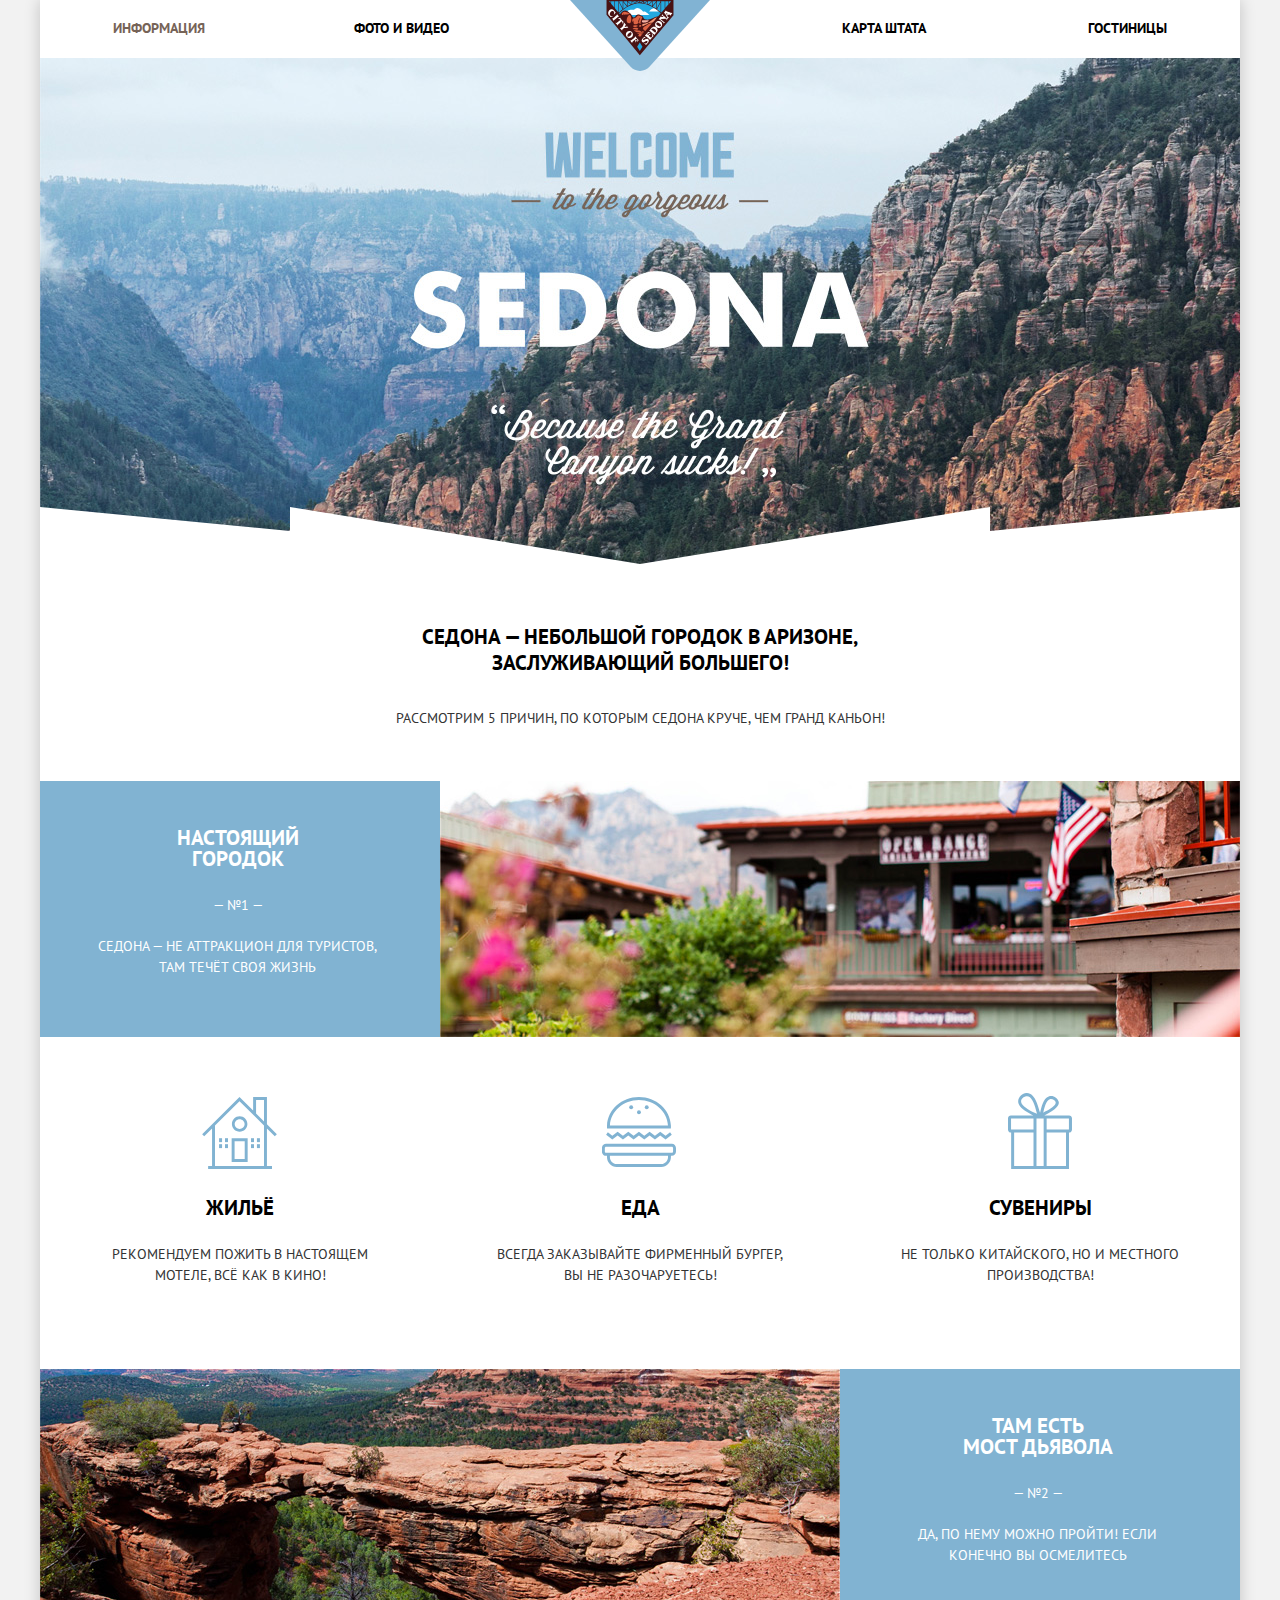
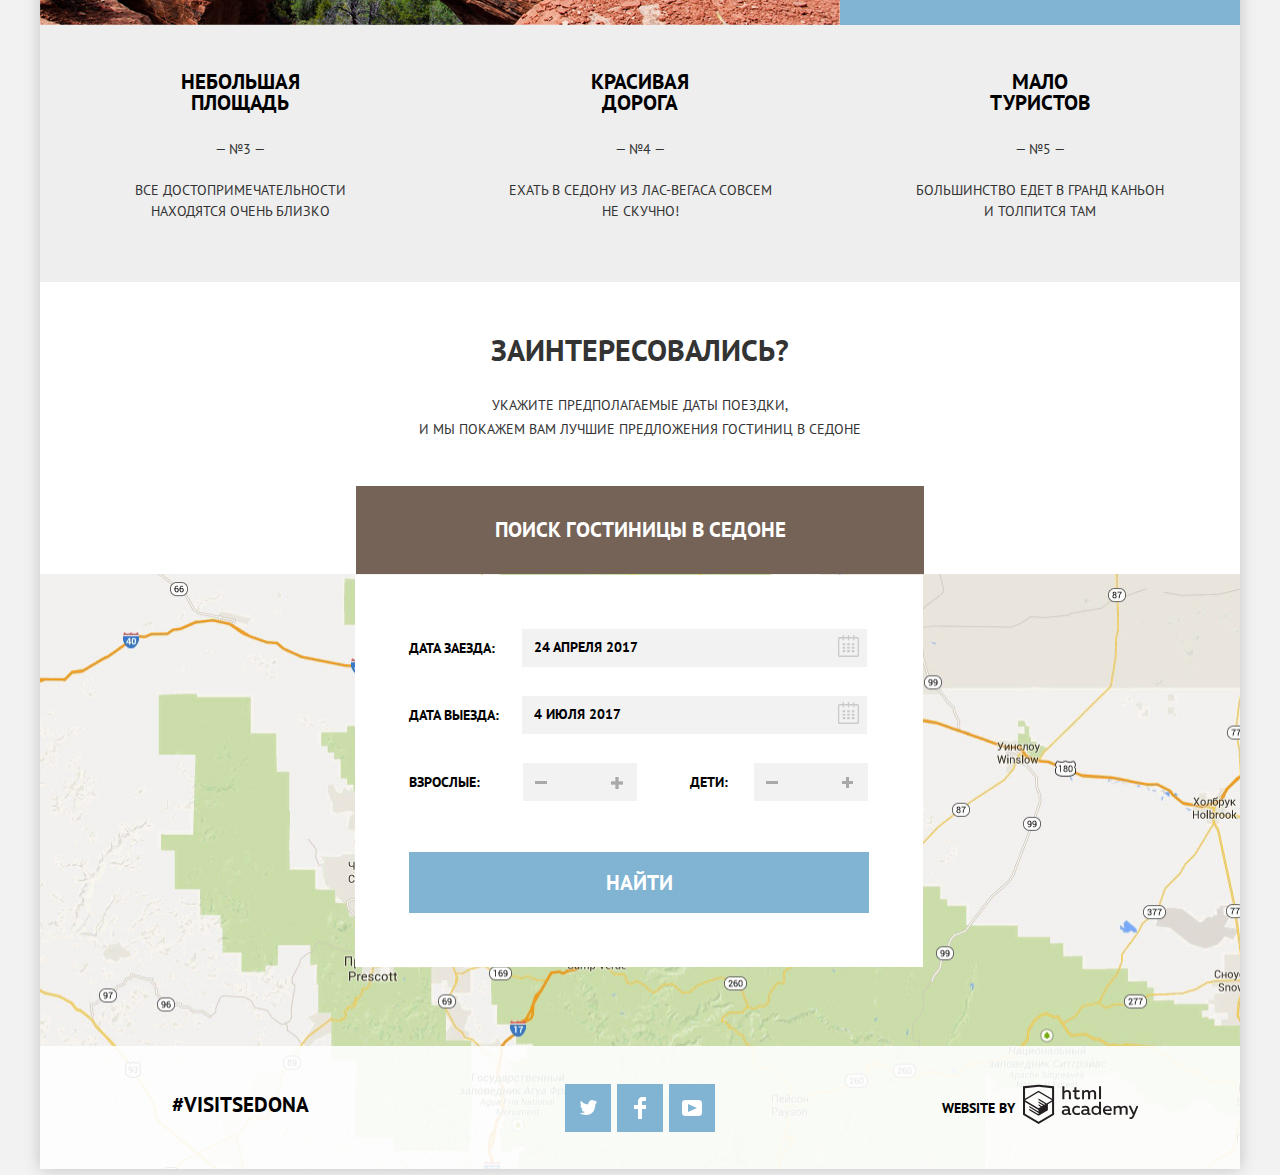
==== index.html @ ea7fcb20 "главная и форма" ====
<!DOCTYPE html>
<html lang="ru">

<head>
  <meta charset="utf-8">
  <title>HTML Academy: Седона</title>
  <link href="https://fonts.googleapis.com/css?family=PT+Sans:400,700&amp;subset=cyrillic" rel="stylesheet">
  <link href="css/normalize.css" rel="stylesheet">
  <link rel="stylesheet" href="css/style.css">
</head>

<body>

  <div class="container">
    <header class="main-header main-header-bg">
      <nav class="main-nav">
        <a class="main-header-logo">
				  <img src="img/logo-sedona.svg" alt="Логотип сайта Седона" width="140" height="71">
			  </a>
        <ul class="site-nav list-style">
          <li class="site-nav-current"><a>Информация</a></li>
          <li><a href="#">Фото и видео</a></li>
          <li><a href="#">Карта штата</a></li>
          <li><a href="hotels.html">Гостиницы</a></li>
        </ul>
      </nav>
    </header>

    <main>
      <h1 class="visually-hidden">Сайт города Седона</h1>
      <div class="wrapper-promo">
        <div class="promo">
          <h2>Седона — небольшой городок в Аризоне, заслуживающий большего!</h2>
          <p>Рассмотрим 5 причин, по которым Седона круче, чем гранд каньон!</p>
        </div>
      </div>

      <section class="about">
        <h2 class="visually-hidden">5 причин, по которым Седона круче, чем гранд каньон!</h2>

        <ol class="specific-list list-style">
          <li class="specific-item specific-item-wrap">
            <div class="specific-description">
              <h3>Настоящий<br>
                городок</h3>
              <span>— №1 —</span>
              <p>Седона — не аттракцион для туристов, там течёт своя жизнь</p>
            </div>
            <div class="specific-img">
              <img src="img/sedona-city.jpg" alt="Фотография с видом на город" width="800" height="256">
            </div>

            <ul class="specific-sub-list list-style">
              <li class="specific-sub-item">
                <h3>Жильё</h3>
                <p>Рекомендуем пожить в настоящем мотеле, всё как в кино!</p>
              </li>
              <li class="specific-sub-item">
                <h3>Еда</h3>
                <p>Всегда заказывайте фирменный бургер, вы не разочаруетесь!</p>
              </li>
              <li class="specific-sub-item">
                <h3>Сувениры</h3>
                <p>Не только китайского, но и местного производства!</p>
              </li>
            </ul>
          </li>
          <li class="specific-item specific-item-height specific-item-wrap">
            <div class="specific-description">
              <h3>Там есть<br>
                мост дьявола</h3>
              <span>— №2 —</span>
              <p>Да, по нему можно пройти! Если конечно вы осмелитесь</p>
            </div>
            <div class="specific-img specific-img-order">
              <img class="specific-img-order" src="img/devils-bridge.jpg" alt="Фотография моста Дьявола" width="800" height="256">
            </div>
          </li>
          <li class="specific-item specific-item-column">
            <h3>Небольшая<br>
              площадь</h3>
            <span>— №3 —</span>
            <p>Все достопримечательности находятся очень близко</p>
          </li>
          <li class="specific-item specific-item-column">
            <h3>Красивая<br>
              дорога</h3>
            <span>— №4 —</span>
            <p>Ехать в Седону из Лас-Вегаса совсем не скучно!</p>
          </li>
          <li class="specific-item specific-item-column">
            <h3>Мало<br>
              туристов</h3>
            <span>— №5 —</span>
            <p>Большинство едет в гранд каньон и толпится там</p>
          </li>
        </ol>
      </section>
      <section class="search">
        <h2 class="visually-hidden">Выбор гостиницы в Седоне</h2>
        <div class="search-promo">
          <p class="search-title">Заинтересовались?</p>
          <p>Укажите предполагаемые даты поездки,<br>
            и мы покажем вам лучшие предложения гостиниц в седоне</p>
        </div>
        <a href="#" class="btn search-btn">Поиск гостиницы в Седоне</a>
      </section>

      <div class="map">
        <img src="img/map.jpg" alt="США, Аризона, Седона" width="1200" height="595">
      </div>
    </main>

    <footer class="main-footer main-footer-index">
      <p>#Visitsedona</p>
      <ul class="social-list list-style">
        <li class="social-item">
          <a href="#" class="btn social-btn" aria-label="Twitter">
            <span class="visually-hidden">Twitter</span>
            <svg version="1.1" id="Layer_1" xmlns="http://www.w3.org/2000/svg" width="17px" height="15px" viewBox="0 0 17 15">
            <g id="W6EeEF_1_">
            	<g>
            		<path fill="#FFFFFF" d="M10.95,0.144c1.685-0.496,2.984,0.27,3.577,1.179c0.673-0.231,1.331-0.481,2.011-0.708
            			c-0.004,0.861-0.522,1.513-0.857,1.768c0.685,0.17,1.304-0.491,1.304-0.491c-0.169,1-1.006,1.788-1.563,2.024
            			c-0.231,6.75-3.175,11.217-10.077,11.082c-0.522,0,0.075,0-0.446,0c-0.41,0-4.164-0.46-4.898-1.887
            			c2.271,0.196,3.893-0.422,4.693-1.177c-0.96-0.3-2.679-0.477-2.979-2.95C2.064,9.09,2.279,9.212,2.905,9.103
            			C1.705,8.247,0.374,7.53,0.448,5.33c0.285,0.328,1.067,0.536,1.34,0.472c-0.703-0.241-1.97-3.36-0.894-4.952
            			c1.818,1.854,3.735,3.606,7.152,3.773C8.254,2.33,9.183,0.793,10.95,0.144z"/>
            	</g>
            </g>
            </svg>
          </a>
        </li>
        <li class="social-item">
          <a href="#" class="btn social-btn" aria-label="Facebook">
            <span class="visually-hidden">Facebook</span>
            <svg version="1.1" id="Layer_2" xmlns="http://www.w3.org/2000/svg" width="12px" height="22px" viewBox="0 0 12 22">
            <path fill="#FFFFFF" d="M12,4V0H8C5.791,0,4,1.791,4,4v4H0v4h4v10h4V12h4V8H8V4H12z"/>
            </svg>
          </a>
        </li>
        <li class="social-item">
          <a href="#" class="btn social-btn" aria-label="Youtube">
            <span class="visually-hidden">Youtube</span>
            <svg version="1.1" id="Layer_1" xmlns="http://www.w3.org/2000/svg" width="20px" height="16px" viewBox="0 0 20 16">
            <path fill="#FFFFFF" d="M17,0H3C1.35,0,0,1.35,0,3v10c0,1.65,1.35,3,3,3h14c1.65,0,3-1.35,3-3V3C20,1.35,18.65,0,17,0z
            	 M6.027,11.998V4.002L15.014,8L6.027,11.998z"/>
            </svg>
          </a>
        </li>
      </ul>
      <p class="footer-logo">
        <b>Website by</b>
        <a class="logo-htmlacademy" href="https://htmlacademy.ru/intensive/htmlcss">
          <svg id="Layer_1" data-name="Layer 1" xmlns="http://www.w3.org/2000/svg" width="115" height="41" viewBox="0 0 113 39"><path d="M401.93,351.51a2.07,2.07,0,0,0,.58-0.11v1.4a3.41,3.41,0,0,1-1.24.22,1.75,1.75,0,0,1-1.75-1,5.08,5.08,0,0,1-3.3,1.13c-1.59,0-3.06-.87-3.06-2.68,0-2.24,2.08-2.93,3.9-2.93a11.63,11.63,0,0,1,2.28.26v-0.31c0-1.09-.8-1.86-2.3-1.86a7.79,7.79,0,0,0-3.15.67v-1.79a10.72,10.72,0,0,1,3.35-.58c2.48,0,4,1.18,4,3.83v3.14A0.57,0.57,0,0,0,401.93,351.51Zm-6.76-1.19a1.42,1.42,0,0,0,1.64,1.29,3.56,3.56,0,0,0,2.53-1V349.1a10.21,10.21,0,0,0-1.9-.22C396.34,348.89,395.17,349.23,395.17,350.33Z" transform="translate(-355.09 -323.29)" fill="#fff"/><path d="M408.15,343.91a5.29,5.29,0,0,1,2.7.67v1.79a4.28,4.28,0,0,0-2.42-.73,2.89,2.89,0,1,0,0,5.76,5.26,5.26,0,0,0,2.55-.67v1.8a6.58,6.58,0,0,1-2.9.6,4.42,4.42,0,0,1-4.72-4.54A4.54,4.54,0,0,1,408.15,343.91Z" transform="translate(-355.09 -323.29)" fill="#fff"/><path d="M420.93,351.51a2.07,2.07,0,0,0,.58-0.11v1.4a3.41,3.41,0,0,1-1.24.22,1.75,1.75,0,0,1-1.75-1,5.08,5.08,0,0,1-3.3,1.13c-1.59,0-3.06-.87-3.06-2.68,0-2.24,2.08-2.93,3.9-2.93a11.63,11.63,0,0,1,2.28.26v-0.31c0-1.09-.8-1.86-2.3-1.86a7.79,7.79,0,0,0-3.15.67v-1.79a10.72,10.72,0,0,1,3.35-.58c2.48,0,4,1.18,4,3.83v3.14A0.57,0.57,0,0,0,420.93,351.51Zm-6.76-1.19a1.42,1.42,0,0,0,1.64,1.29,3.56,3.56,0,0,0,2.53-1V349.1a10.21,10.21,0,0,0-1.9-.22C415.33,348.89,414.17,349.23,414.17,350.33Z" transform="translate(-355.09 -323.29)" fill="#fff"/><path d="M431.76,340.14V352.9H430v-1.39a4.07,4.07,0,0,1-3.35,1.62,4.62,4.62,0,0,1,0-9.22,4,4,0,0,1,3.15,1.37v-5.14h2ZM427,345.62a2.9,2.9,0,0,0,0,5.8,3,3,0,0,0,2.79-1.84v-2.13A3.06,3.06,0,0,0,427,345.62Z" transform="translate(-355.09 -323.29)" fill="#fff"/><path d="M438.08,343.91c3.48,0,4.68,2.81,4.12,5.34h-6.58c0.22,1.57,1.75,2.22,3.35,2.22a6.41,6.41,0,0,0,2.77-.62v1.68a7.5,7.5,0,0,1-3.14.6c-2.68,0-5-1.53-5-4.61A4.39,4.39,0,0,1,438.08,343.91Zm0.09,1.62a2.39,2.39,0,0,0-2.57,2.26h4.85A2.06,2.06,0,0,0,438.17,345.53Z" transform="translate(-355.09 -323.29)" fill="#fff"/><path d="M444.19,352.9v-8.75h1.73v1.09a4,4,0,0,1,2.92-1.33,3,3,0,0,1,2.73,1.4,4.33,4.33,0,0,1,3.06-1.4,3.21,3.21,0,0,1,3.32,3.52v5.47h-2v-5.41a1.67,1.67,0,0,0-1.73-1.84,2.94,2.94,0,0,0-2.17,1.18c0,0.2,0,.4,0,0.6v5.47h-2v-5.41a1.67,1.67,0,0,0-1.73-1.84,3.11,3.11,0,0,0-2.32,1.35v5.91h-2Z" transform="translate(-355.09 -323.29)" fill="#fff"/><path d="M466.56,344.15h2l-4.1,9.93c-0.95,2.28-2.19,3-3.52,3a5,5,0,0,1-1.15-.15v-1.66a3,3,0,0,0,.89.13c0.95,0,1.66-.67,2.17-2l0.18-.44-4.16-8.82H461l3,6.6Z" transform="translate(-355.09 -323.29)" fill="#fff"/><path d="M395.75,324.82v5a4,4,0,0,1,2.83-1.2,3.41,3.41,0,0,1,3.61,3.57v5.41h-2v-5.16a1.9,1.9,0,0,0-2-2.1,3.08,3.08,0,0,0-2.44,1.46v5.8h-2V324.82h2Z" transform="translate(-355.09 -323.29)" fill="#fff"/><path d="M407.52,325.71v3.12h3.17v1.71h-3.17v4c0,1.15.53,1.53,1.66,1.53a4.71,4.71,0,0,0,1.77-.35v1.68a7.14,7.14,0,0,1-2.35.38,2.68,2.68,0,0,1-3-2.88v-4.38H404v-1.71h1.57v-2.64Z" transform="translate(-355.09 -323.29)" fill="#fff"/><path d="M413.19,337.58v-8.75h1.73v1.09a4,4,0,0,1,2.92-1.33,3,3,0,0,1,2.73,1.4,4.33,4.33,0,0,1,3.06-1.4,3.21,3.21,0,0,1,3.32,3.52v5.47h-2v-5.41a1.67,1.67,0,0,0-1.73-1.84,2.94,2.94,0,0,0-2.17,1.18c0,0.2,0,.4,0,0.6v5.47h-2v-5.41a1.67,1.67,0,0,0-1.73-1.84,3.11,3.11,0,0,0-2.32,1.35v5.91h-2Z" transform="translate(-355.09 -323.29)" fill="#fff"/><rect x="74.72" y="1.52" width="1.95" height="12.76" fill="#fff"/><path d="M370.53,323.31l-0.16,0-15.28,1.6v28L370.37,362l15.28-9.09v-28Zm13.12,28.45-13.28,7.9-13.28-7.9V340.28l13.22,7.87,0,1.43-9.07-5.4v1.38l9.11,5.47,0,1.46-9.1-5.42v1.38l9.11,5.47h0l9.19-5.5v-1.39h0v-4.52l4.1-2.45v11.67Zm0-13.16L380,340.74h0l-1.68,1-8-4.76v1.38l6.84,4.07-0.06,0-0.15.09-1,.57-5.64-3.36v1.38l4.45,2.65-1.05.7,0,0-3.36-2v1.38l2.21,1.3-2.25,1.35-13.16-7.82,13.17-7.92h0Zm0-1.39-13.35-7.87h0l-13.2,7.86v-10.5l13.28-1.39,13.28,1.39v10.51Z" transform="translate(-355.09 -323.29)" fill="#fff"/>
          </svg>
        </a>
      </p>
    </footer>

    <section class="modal">
      <form class="form-search" action="https://echo.htmlacademy.ru" method="post">
        <div class="date">
          <label for="date-in">Дата заезда:</label>
          <div class="date-input-inner">
            <input class="icon-calendar" type="text" name="date-in" id="date-in" placeholder="24 апреля 2017">
              <button class="calendar-svg">
              <svg xmlns="http://www.w3.org/2000/svg" width="21" height="22" viewBox="0 0 21 22"><path d="M19.251 2.025h-2.845V.648c0-.381-.294-.689-.656-.689-.363 0-.656.308-.656.689v1.377h-3.938V.648c0-.381-.294-.689-.655-.689-.363 0-.657.308-.657.689v1.377H5.906V.648c0-.381-.294-.689-.656-.689-.363 0-.657.308-.657.689v1.377H1.75C.784 2.025 0 2.847 0 3.862v16.302C0 21.179.784 22 1.75 22h17.501c.966 0 1.749-.821 1.749-1.836V3.862c0-1.015-.783-1.837-1.749-1.837zm.437 18.139a.448.448 0 0 1-.437.459H1.75a.45.45 0 0 1-.438-.459V3.862a.45.45 0 0 1 .438-.459h2.844v1.378c0 .381.294.689.657.689.362 0 .656-.308.656-.689V3.403h3.938v1.378c0 .381.294.689.657.689.361 0 .655-.308.655-.689V3.403h3.938v1.378c0 .381.293.689.656.689.362 0 .656-.308.656-.689V3.403h2.845c.241 0 .437.206.437.459v16.302z"/><path d="M4.594 8.225h2.625v2.066H4.594zM4.594 11.668h2.625v2.067H4.594zM4.594 15.112h2.625v2.066H4.594zM9.188 15.112h2.625v2.066H9.188zM9.188 11.668h2.625v2.067H9.188zM9.188 8.225h2.625v2.066H9.188zM13.781 15.112h2.625v2.066h-2.625zM13.781 11.668h2.625v2.067h-2.625zM13.781             8.225h2.625v2.066h-2.625z"/>
              </svg>
            </button>
          </div>
        </div>

        <div class="date">
          <label for="date-out">Дата выезда:</label>
          <div class="date-input-inner">
            <input class="icon-calendar" type="text" name="date-out" id="date-out" placeholder="4 июля 2017">
            <button class="calendar-svg">
              <svg xmlns="http://www.w3.org/2000/svg" width="21" height="22" viewBox="0 0 21 22"><path d="M19.251 2.025h-2.845V.648c0-.381-.294-.689-.656-.689-.363 0-.656.308-.656.689v1.377h-3.938V.648c0-.381-.294-.689-.655-.689-.363 0-.657.308-.657.689v1.377H5.906V.648c0-.381-.294-.689-.656-.689-.363 0-.657.308-.657.689v1.377H1.75C.784 2.025 0 2.847 0 3.862v16.302C0 21.179.784 22 1.75 22h17.501c.966 0 1.749-.821 1.749-1.836V3.862c0-1.015-.783-1.837-1.749-1.837zm.437 18.139a.448.448 0 0 1-.437.459H1.75a.45.45 0 0 1-.438-.459V3.862a.45.45 0 0 1 .438-.459h2.844v1.378c0 .381.294.689.657.689.362 0 .656-.308.656-.689V3.403h3.938v1.378c0 .381.294.689.657.689.361 0 .655-.308.655-.689V3.403h3.938v1.378c0 .381.293.689.656.689.362 0 .656-.308.656-.689V3.403h2.845c.241 0 .437.206.437.459v16.302z"/><path d="M4.594 8.225h2.625v2.066H4.594zM4.594 11.668h2.625v2.067H4.594zM4.594 15.112h2.625v2.066H4.594zM9.188 15.112h2.625v2.066H9.188zM9.188 11.668h2.625v2.067H9.188zM9.188 8.225h2.625v2.066H9.188zM13.781 15.112h2.625v2.066h-2.625zM13.781 11.668h2.625v2.067h-2.625zM13.781 8.225h2.625v2.066h-2.625z"/>
              </svg>
            </button>
          </div>
        </div>

        <div class="people">
          <label for="adult">Взрослые:</label>
          <button class="people-btn" type="button">
            <svg xmlns="http://www.w3.org/2000/svg" width="12" height="3" viewBox="0 0 12 3">
              <rect width="12" height="3" fill="#a9a9a9" />
            </svg>
          </button>
          <input class="people-count" type="text" name="adult-count" id="adult">
          <button class="people-btn" type="button">
            <svg class="plus" xmlns="http://www.w3.org/2000/svg" width="12" height="12" viewBox="0 0 11 11">
              <rect width="12" height="3" fill="#a9a9a9" y="4"/>
              <rect width="3" height="12" fill="#a9a9a9" x="4"/>
            </svg>
          </button>
          <label for="child">Дети:</label>
          <button class="people-btn" type="button">
            <svg xmlns="http://www.w3.org/2000/svg" width="12" height="3" viewBox="0 0 12 3">
              <rect width="12" height="3" fill="#a9a9a9" />
						</svg>
          </button>
          <input class="people-count" type="text" name="child-count" id="child">
          <button class="people-btn" type="button">
            <svg class="plus" xmlns="http://www.w3.org/2000/svg" width="11" height="11" viewBox="0 0 11 11">
              <rect width="12" height="3" fill="#a9a9a9" y="4"/>
              <rect width="3" height="12" fill="#a9a9a9" x="4"/>
            </svg>
          </button>
        </div>

        <button class="btn form-search-btn" type="submit">Найти</button>
      </form>
    </section>
  </div>
</body>

</html>
---- css/style.css ----
body {
  margin: 0;
  padding: 0;
  font-family: 'PT Sans', Arial, sans-serif;
  font-size: 14px;
  line-height: 21px;
  font-weight: 400;
  color: #333333;
  text-transform: uppercase;
  background-color: #f2f2f2;
}

a {
  text-decoration: none;
}

img {
  max-width: 100%;
  height: auto;
}

.container {
  position: relative;
  width: 1200px;
  margin: 0 auto;
  background-color: #ffffff;
  box-shadow: 0 0 15px 0 rgba(0, 1, 1, 0.2);
}

.wrapper-hotels {
  background-color: #fefefe;
}

.visually-hidden:not(:focus):not(:active),
input[type="checkbox"].visually-hidden,
input[type="radio"].visually-hidden {
	position: absolute;
	clip: rect(1px 1px 1px 1px); /* IE6, IE7 */
	clip: rect(1px, 1px, 1px, 1px);
	padding:0;
	border:0;
	height: 1px;
	width: 1px;
	overflow: hidden;
}

.main-header-bg {
  min-height: 564px;
  background-image: url("../img/polygon.svg"),
                    url("../img/bg.jpg");
  background-repeat: no-repeat, no-repeat;
  background-position: center 506px, top;
}

.list-style {
  margin: 0;
  padding: 0;
  list-style: none;
}

.btn {
  font-size: 14px;
  line-height: 21px;
  text-align: center;
  vertical-align: middle;
  text-transform: uppercase;
  color: #ffffff;
}

.main-nav {
  position: relative;
  display: -webkit-box;
  display: -ms-flexbox;
  display: flex;
  font-size: 14px;
  line-height: 26px;
  font-weight: 700;
  color: #000000;
  background-color: #ffffff;
  z-index: 10;
}

.main-header-logo {
  position: absolute;
  left: 530px;
}

.site-nav {
  display: -webkit-box;
  display: -ms-flexbox;
  display: flex;
  -ms-flex-wrap: wrap;
      flex-wrap: wrap;
  -webkit-box-pack: justify;
      -ms-flex-pack: justify;
          justify-content: space-between;
  min-width: 1055px;
  margin: 0 auto;
}

.site-nav li {
  width: 130px;
  padding-top: 15px;
  padding-bottom: 17px;
}

.site-nav li:nth-child(2) {
  margin-right: 200px;
}

.site-nav li:nth-child(n+2) {
  text-align: right;
}

.site-nav li:nth-child(-n+2) {
  text-align: left;
}

.site-nav a {
  color: #000000;
}

.site-nav a:hover,
.site-nav a:focus {
  color: #81b3d2;
}

.site-nav a:active {
  color: rgba(0, 0, 0, 0.3);
}

.site-nav-current a,
.site-nav-current a:hover,
.site-nav-current a:active {
  color: #766357;
}

.wrapper-promo {
  display: -webkit-box;
  display: -ms-flexbox;
  display: flex;
  background-color: #ffffff;
}

.promo {
  width: 575px;
  padding-top: 60px;
  padding-bottom: 50px;
  margin: auto;
  text-align: center;
}

.promo h2 {
  margin: 0;
  margin-bottom: 29px;
  font-size: 21px;
  line-height: 26px;
  color: #000000;
}

.promo p {
  margin: 0;
  font-size: 14px;
  line-height: 26px;
  color: #333333;
}

.specific-list {
  display: -webkit-box;
  display: -ms-flexbox;
  display: flex;
  -ms-flex-wrap: wrap;
      flex-wrap: wrap;
}

.specific-sub-list {
  display: -webkit-box;
  display: -ms-flexbox;
  display: flex;
}

.specific-item-wrap {
  display: -webkit-box;
  display: -ms-flexbox;
  display: flex;
  -ms-flex-wrap: wrap;
      flex-wrap: wrap;
}

.specific-item {
  text-align: center;
}

.specific-item h3 {
  margin: 0;
  margin-bottom: 26px;
  font-size: 21px;
  line-height: 21px;
  color: #000000;
}

.specific-item-column {
  -webkit-box-sizing: border-box;
          box-sizing: border-box;
  width: 400px;
  padding-left: 75px;
  padding-right: 75px;
  padding-top: 46px;
  padding-bottom: 60px;
  text-align: center;
  background-color: #eeeeee;
}

.specific-item-column:nth-child(even) {
  padding-left: 60px;
  padding-right: 60px;
}

.specific-sub-list h3 {
  margin: 0;
  margin-bottom: 26px;
  font-size: 21px;
  line-height: 21px;
  color: #000000;
}

.specific-sub-item {
  position: relative;
  -webkit-box-sizing: border-box;
          box-sizing: border-box;
  width: 400px;
  padding-left: 55px;
  padding-right: 55px;
  padding-top: 160px;
  padding-bottom: 83px;
  text-align: center;
  background-color: #ffffff;
}

.specific-sub-item::before {
  content: "";
  position: absolute;
  top: 60px;
  left: 162px;
  width: 75px;
  height: 72px;
  background-image: url("../img/icon-1.svg");
  background-repeat: no-repeat;
  background-position: 0 0;
}

.specific-sub-item:nth-child(2)::before {
  background-image: url("../img/icon-3.svg");
}

.specific-sub-item:nth-child(3)::before {
  top: 56px;
  left: 168px;
  width: 64px;
  height: 76px;
  background-image: url("../img/icon-2.svg");
}

.specific-item p {
  margin: 0;
  margin-top: 20px;
}

.specific-img {
  width: 800px;
  height: 256px;
}

.specific-img-order {
  -webkit-box-ordinal-group: 0;
      -ms-flex-order: -1;
          order: -1;
}

.specific-description {
  -webkit-box-sizing: border-box;
          box-sizing: border-box;
  width: 400px;
  padding-top: 46px;
  padding-left: 45px;
  padding-right: 50px;
  color: #ffffff;
  background-color: #81b3d2;
}

.specific-description h3 {
  font-size: 21px;
  line-height: 21px;
  color: #ffffff;
}

.search {
  display: -webkit-box;
  display: -ms-flexbox;
  display: flex;
  -webkit-box-orient: vertical;
  -webkit-box-direction: normal;
      -ms-flex-direction: column;
          flex-direction: column;
  background-color: #ffffff;
}

.search-promo {
  width: 570px;
  margin: auto;
  padding-top: 50px;
  padding-left: 312px;
  padding-right: 312px;
  text-align: center;
}

.search-promo .search-title {
  margin: 0;
  margin-bottom: 25px;
  font-size: 30px;
  line-height: 36px;
  font-weight: 700;
}

.search-promo p {
  margin: 0;
  margin-bottom: 45px;
  font-size: 14px;
  line-height: 24px;
}

.search-btn {
  display: block;
  -webkit-box-sizing: border-box;
          box-sizing: border-box;
  width: 568px;
  padding: 31px 138px;
  margin: auto;
  font-size: 21px;
  line-height: 26px;
  font-weight: 700;
  background-color: #766357;
}

.search-btn:hover {
  background-color: #604e43;
}

.search-btn:active {
  color: rgba(255, 255, 255, 0.3);
  background-color: #503e33;
}

.map img,
.map {
  width: 1200px;
  height: 595px;
}

.main-footer {
  min-height: 123px;
  display: -webkit-box;
  display: -ms-flexbox;
  display: flex;
  -webkit-box-pack: justify;
      -ms-flex-pack: justify;
          justify-content: space-between;
  -webkit-box-align: center;
      -ms-flex-align: center;
          align-items: center;
  text-align: center;
  background-color: #fefefe;
}

.main-footer-index {
  position: absolute;
  bottom: 0;
  background-color: rgba(254, 254, 254, 0.9);
}

.main-footer p {
  width: 400px;
  font-size: 21px;
  line-height: 26px;
  font-weight: 700;
  color: #000000;
}

.main-footer p:first-child {
  padding-bottom: 5px;
}

.social-list {
  display: -webkit-box;
  display: -ms-flexbox;
  display: flex;
  -webkit-box-pack: center;
      -ms-flex-pack: center;
          justify-content: center;
  -ms-flex-wrap: wrap;
      flex-wrap: wrap;
  width: 400px;
}

.social-btn {
  display: -webkit-box;
  display: -ms-flexbox;
  display: flex;
  -webkit-box-pack: center;
      -ms-flex-pack: center;
          justify-content: center;
  -webkit-box-align: center;
      -ms-flex-align: center;
          align-items: center;
  width: 46px;
  height: 48px;
  margin-right: 6px;
  background-color: #81b3d2;
}

.social-item:last-child a {
  margin-right: 0;
}

.social-btn:hover {
  background-color: #669ec0;
}

.social-btn:active {
  background-color: #5496bd;
}

.social-btn:active path {
  fill: rgba(255, 255, 255, 0.3);
}

.footer-logo {
  display: -webkit-box;
  display: -ms-flexbox;
  display: flex;
  -webkit-box-pack: center;
      -ms-flex-pack: center;
          justify-content: center;
  -webkit-box-align: center;
      -ms-flex-align: center;
          align-items: center;
  width: 400px;
}

.logo-htmlacademy path,
 .logo-htmlacademy rect{
  fill: #231f20;
}

.logo-htmlacademy:hover path,
.logo-htmlacademy:hover rect {
  fill: #81b3d2;
}

.logo-htmlacademy:active path,
.logo-htmlacademy:active rect {
  fill: #bdbbbc;
}

.main-footer b {
  display: inline-block;
  margin-right: 8px;
  font-size: 14px;
  line-height: 26px;
  color: #000000;
}

.modal {
  position: absolute;
  bottom: 202px;
  left: 50%;
  -webkit-box-sizing: border-box;
          box-sizing: border-box;
  width: 568px;
  padding: 54px;
  margin-left: -285px;
  background-color: #ffffff;
}

.form-search {
  width: 460px;
  font-family: inherit;
  font-size: 14px;
  line-height: 26px;
  font-weight: 700;
  margin: 0;
  color: #000000;
}

.form-search input[type="text"] {
	-webkit-box-sizing: border-box;
          box-sizing: border-box;
	font-family: inherit;
	font-size: 14px;
  line-height: 26px;
  color: #000000;
  background-color: #f2f2f2;
  border: none;
  outline: none;
}

.form-search input[type="text"]:hover {
  background-color: #ebebeb;
  outline: none;
}

.form-search input[type="text"]:focus {
  background-color: #ffffff;
  color: #000000;
  outline: none;
  box-shadow: inset 0 0 0 2px #e5e5e5;
}

.form-search input[type="text"]::-moz-placeholder {
  font-size: 14px;
  line-height: 26px;
  font-weight: 700;
  text-transform: uppercase;
  color: #000000;
}

.form-search input[type="text"]::-webkit-input-placeholder {
  font-size: 14px;
  line-height: 26px;
  font-weight: 700;
  text-transform: uppercase;
  color: #000000;
}

.form-search input[type="text"]:-ms-input-placeholder {
  font-size: 14px;
  line-height: 26px;
  font-weight: 700;
  text-transform: uppercase;
  color: #000000;
}

.form-search input[type="text"]::-ms-input-placeholder {
  font-size: 14px;
  line-height: 26px;
  font-weight: 700;
  text-transform: uppercase;
  color: #000000;
}

.form-search input[type="text"]::placeholder {
  font-size: 14px;
  line-height: 26px;
  font-weight: 700;
  text-transform: uppercase;
  color: #000000;
}

.date {
  position: relative;
  display: -webkit-box;
  display: -ms-flexbox;
  display: flex;
  -webkit-box-pack: justify;
      -ms-flex-pack: justify;
          justify-content: space-between;
  -webkit-box-align: center;
      -ms-flex-align: center;
          align-items: center;
  margin-bottom: 29px;
}

.icon-calendar {
  -webkit-box-sizing: border-box;
           box-sizing: border-box;
  width: 307px;
  padding-left: 12px;
  padding-right: 0;
  padding-top: 5px;
  padding-bottom: 7px;
}

.date-input-inner {
  display: -webkit-box;
   display: -ms-flexbox;
   display: flex;
  width: 347px;
}

.calendar-svg {
  width: 38px;
  height: 38px;
  border: none;
  margin: 0;
  background-color: #f2f2f2;
}

.calendar-svg path {
  fill: #cacaca;
}

.calendar-svg:hover path {
  fill: #000000;
}

.calendar-svg:active path {
  fill: #81b3d2;
}

.people {
  position: relative;
  display: -webkit-inline-box;
  display: -ms-inline-flexbox;
  display: inline-flex;
  -webkit-box-align: center;
      -ms-flex-align: center;
          align-items: center;
  -ms-flex-wrap: wrap;
      flex-wrap: wrap;
  margin-bottom: 51px;
}

.people-count {
  -webkit-box-sizing: border-box;
          box-sizing: border-box;
	width: 38px;
	min-height: 38px;
	padding-top: 6px;
  padding-bottom: 6px;
	font: inherit;
  text-align: center;
}

.people-btn {
  width: 38px;
  height: 38px;
  border: none;
  background-color: #f2f2f2;
}

.people-btn {
  position: relative;
}

.people-btn svg {
  position: absolute;
  top: 18px;
  left: 12px;
}

.people-btn .plus {
  top: 14px;
}

.people-btn:hover rect {
  fill: #000000;
}

.people-btn:active rect {
  fill: #81b3d2;
}

.people label[for="adult"] {
  margin-right: 43px;
}

.people label[for="child"] {
  margin-right: 26px;
  margin-left: 53px;
}

.form-search-btn {
  width: 100%;
  border: none;
  padding-top: 18px;
  padding-bottom: 17px;
  font-family: inherit;
  font-size: 21px;
  line-height: 26px;
  font-weight: 700;
  background-color: #81b3d2;
}

.form-search-btn:hover {
  background-color: #669ec0;
}

.form-search-btn:active {
  color: rgba(255, 255, 255, 0.3);
  background-color: #5496bd;
}

/* hotels */

.form-filter-section {
  background: #668eb6 url("../img/filter-bg.jpg") no-repeat top center;
}

.form-filter {
  display: -webkit-box;
  display: -ms-flexbox;
  display: flex;
  margin: auto;
  padding-top: 26px;
  padding-bottom: 5px;
  width: 1060px;
  font-size: 14px;
  line-height: 21px;
  color: #ffffff;
}

.form-filter fieldset {
  width: 252px;
  padding: 0;
  border: none;
}

.form-filter .filter-range {
  width: 318px;
  margin-left: auto;
}

.form-filter legend {
  margin-bottom: 26px;
  font-size: 16px;
  line-height: 21px;
  font-weight: 600;
}

.form-filter input[type="text"] {
  color: #ffffff;
  background-color: transparent;
  border: none;
}

.checkbox-filter {
  position: relative;
  padding-left: 40px;
  cursor: pointer;
}

.checkbox-filter input[type="checkbox"] + .checkbox-indicator {
  position: absolute;
  top: -2px;
  left: 0;
  width: 23px;
  height: 23px;
  background-image: url("../img/checkbox-off.svg");
}

.checkbox-filter input[type="checkbox"]:checked + .checkbox-indicator {
  width: 27px;
  background-image: url("../img/checkbox-on.svg");
}

.checkbox-filter input[type="checkbox"]:disabled + .checkbox-indicator {
  opacity: 0.5;
}

.form-filter-item {
  margin-bottom: 25px;
}

.form-filter-btn {
  background-color: transparent;
  border: 2px solid #ffffff;
  border-radius: 2px;
}

.form-filter-btn:hover {
  color: #000000;
  background-color: #ffffff;
}

.container-hotels {
  width: 1060px;
  margin: 0 auto;
}

.result {
  display: -webkit-box;
  display: -ms-flexbox;
  display: flex;
  -webkit-box-align: center;
      -ms-flex-align: center;
          align-items: center;
}

.find {
  margin: 0;
  margin-top: 30px;
  margin-bottom: 31px;
  margin-right: 49px;
  font-size: 21px;
  line-height: 26px;
  font-weight: 700;
  color: #000000;
}

.sorting {
  display: -webkit-box;
  display: -ms-flexbox;
  display: flex;
  -webkit-box-pack: justify;
      -ms-flex-pack: justify;
          justify-content: space-between;
  width: 892px;
  padding-top: 5px;
}

.sorting-type {
  width: 528px;
}

.sorting-toggle {
  display: flex;
  width: 240px;
  justify-content: flex-end;
}

.arrow path {
  fill: #cacaca;
}

.arrow:active path,
.arrow.active path {
  fill: #81b3d2;
}

.arrow:not(.active):hover path {
  fill: #231f20;
}

.toggle-down {
  margin-left: 12px;
}

.sorting-title {
  margin-right: 36px;
  font-size: 12px;
  line-height: 18px;
  color: #000000;
}

.sorting-item {
  margin-right: 30px;
  font-size: 12px;
  line-height: 18px;
  color: rgba(0, 0, 0, 0.3);
  border-bottom: 1px dotted #81b3d2;
}

.sorting-item:last-of-type {
  margin-right: 0;
}

.sorting-item.active {
  color: #81b3d2;
  border: none;
}

.sorting-item:hover {
  color: #81b3d2
}

.sorting-item:active {
  color: #000000;
  border: none;
}

.hotels-item:first-child::before {
  content: "";
  position: absolute;
  top: 0;
  height: 1px;
  width: 100%;
  background-color: #e5e5e5;
}

.hotels-item::after {
  content: "";
  position: absolute;
  top: 150px;
  height: 1px;
  width: 100%;
  background-color: #e5e5e5;
}

.hotels-list-center {
  display: -webkit-box;
  display: -ms-flexbox;
  display: flex;
  align-items: stretch;
}

.hotels-item {
  position: relative;
  padding-top: 30px;
  padding-bottom: 25px;
}

.hotels-img {
  width: 135px;
  height: 90px;
  margin: 0;
  margin-right: 32px;
}

.hotels-info {
  margin-bottom: 10px;
  width: 260px;
}

.hotels-title {
  margin: 0;
  margin-bottom: 8px;
  margin-top: -6px;
}

.hotels-price {
  margin: 0;
  margin-bottom: 15px;
}

.hotels-price span {
  display: inline-block;
  width: 110px;
  margin-right: 2px;
  vertical-align: middle;
}

.hotels-reserve {
  margin: 0;
}

.hotels-title a {
  font-size: 21px;
  line-height: 26px;
  color: #000000;
}

.hotels-title a:hover {
  color: #81b3d2;
}

.hotels-title a:active {
  color: rgba(0, 0, 0, 0.3);
}

.hotels-score span:nth-child(2) {
  color: #666666;
}

.info-btn {
  padding-top: 4px;
  padding-bottom: 5px;
  padding-right: 17px;
  padding-left: 17px;
  margin-right: 2px;
  font-weight: 700;
  background-color: #81b3d2;
}

.info-btn:hover {
  background-color: #669ec0;
}

.info-btn:active {
  color: rgba(255, 255, 255, 0.3);
  background-color: #5496bd;
}

.reserv-btn {
  padding-top: 4px;
  padding-bottom: 5px;
  padding-right: 17px;
  padding-left: 17px;
  font-weight: 700;
  background-color: #766357;
}

.reserv-btn:hover {
  background-color: #604e43;
}

.reserv-btn:active {
  background-color: #503e33;
}

.hotels-score {
  display: flex;
  flex-wrap: wrap;
  justify-content: flex-end;
  width: 120px;
  margin: 0;
  margin-left: auto;
}

.hotels-score .star {
  display: inline-block;
  width: 18px;
  height: 17px;
  background-image: url("../img/star.svg");
  margin-left: 7px;
  font-size: 0;
  vertical-align: middle;
}

.hotels-score .rating {
  display: block;
  margin-top: auto;
  padding-top: 4px;
  padding-bottom: 5px;
  padding-left: 17px;
  padding-right: 17px;
  text-align: center;
  background-color: #f2f2f2;
}
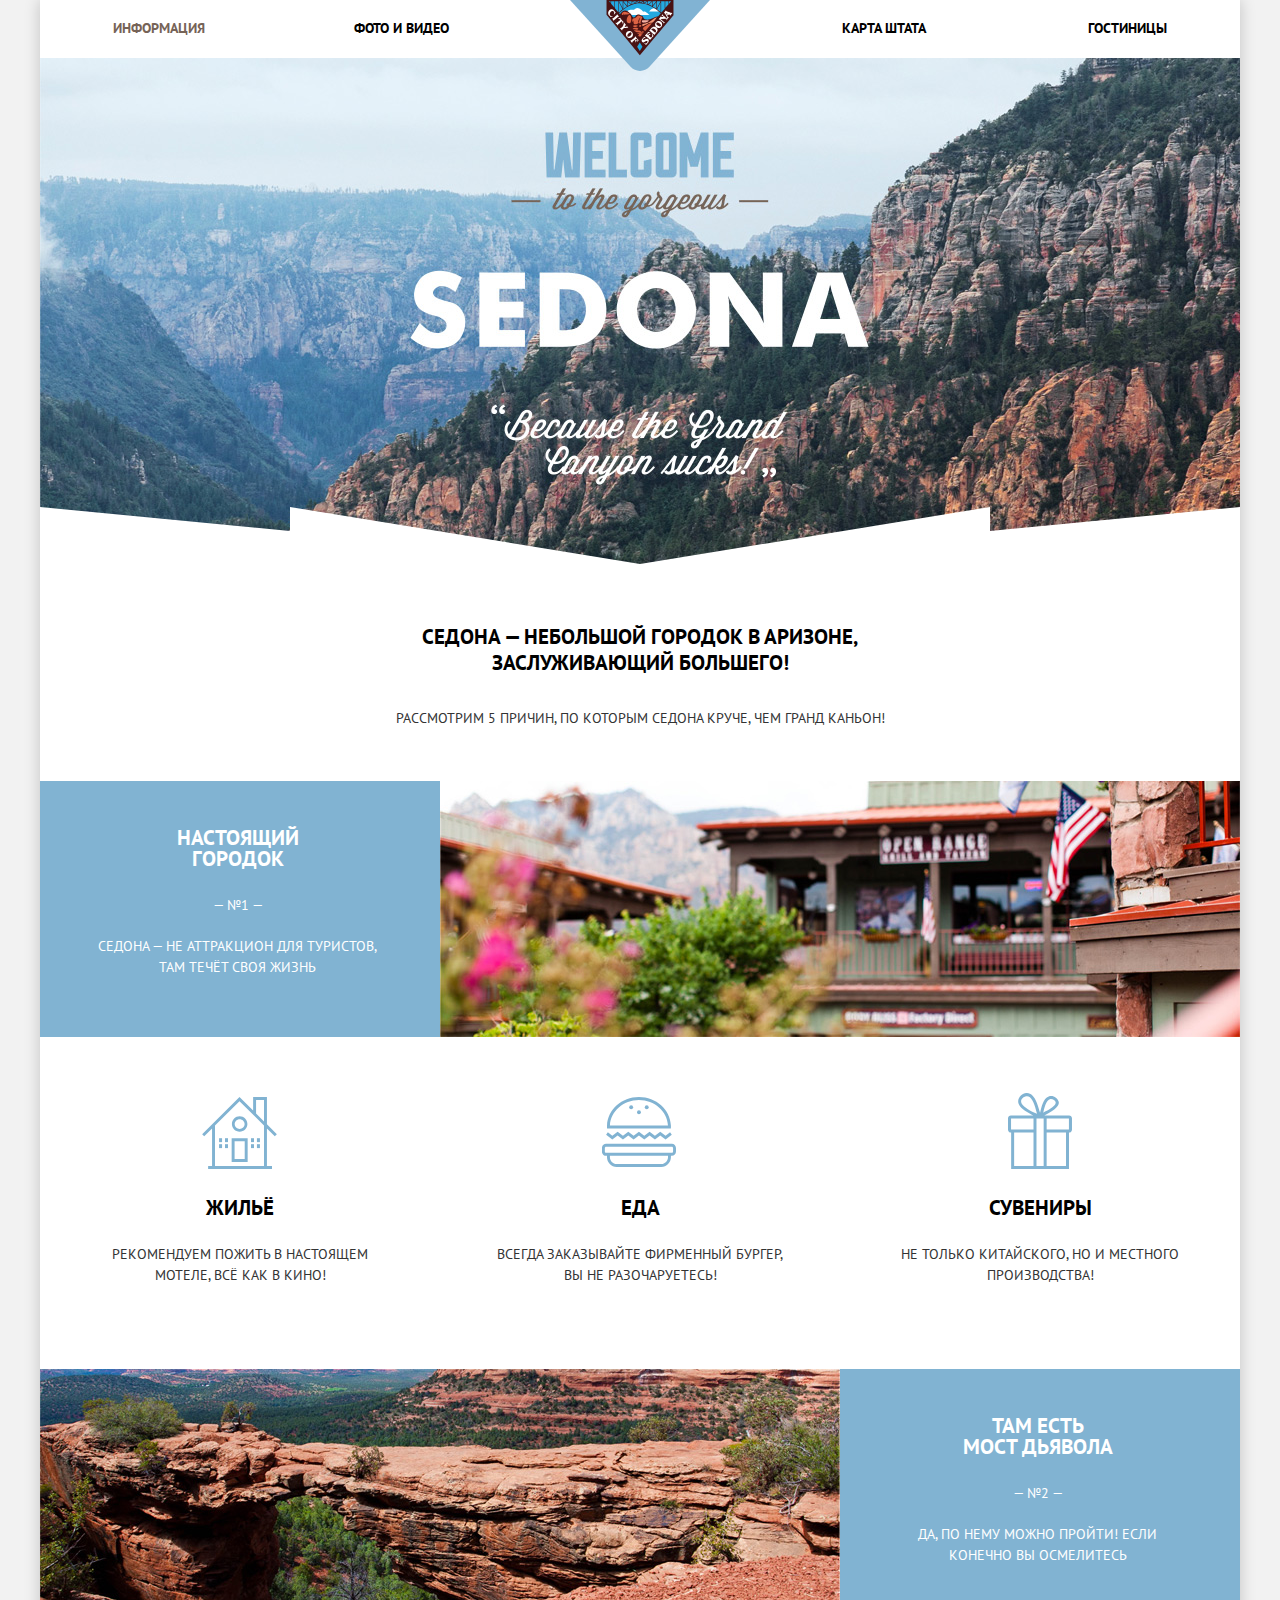
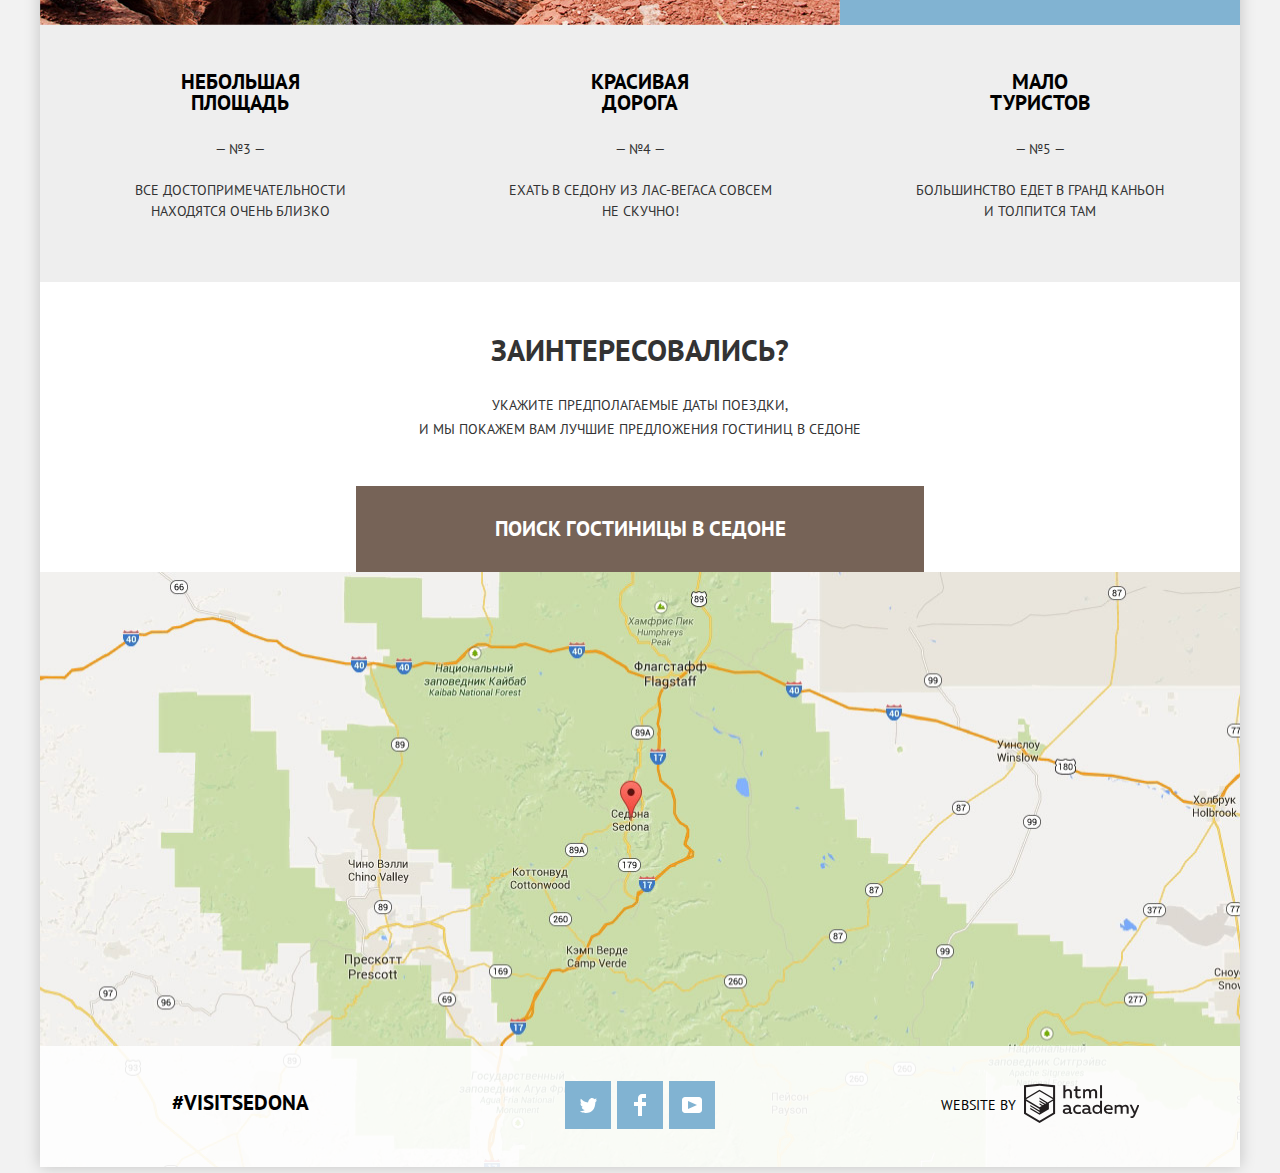
==== commit 7603f496: "проверка" ====
--- a/index.html
+++ b/index.html
@@ -215,6 +215,8 @@
       </form>
     </section>
   </div>
+
+  <script src="js/script.js"></script>
 </body>
 
 </html>
--- a/css/style.css
+++ b/css/style.css
@@ -24,7 +24,8 @@
   width: 1200px;
   margin: 0 auto;
   background-color: #ffffff;
-  box-shadow: 0 0 15px 0 rgba(0, 1, 1, 0.2);
+  -webkit-box-shadow: 0 0 15px 0 rgba(0, 1, 1, 0.2);
+          box-shadow: 0 0 15px 0 rgba(0, 1, 1, 0.2);
 }
 
 .wrapper-hotels {
@@ -46,6 +47,7 @@
 
 .main-header-bg {
   min-height: 564px;
+  background-color: #94bfd9;
   background-image: url("../img/polygon.svg"),
                     url("../img/bg.jpg");
   background-repeat: no-repeat, no-repeat;
@@ -334,7 +336,7 @@
   -webkit-box-sizing: border-box;
           box-sizing: border-box;
   width: 568px;
-  padding: 31px 138px;
+  padding: 30px 138px;
   margin: auto;
   font-size: 21px;
   line-height: 26px;
@@ -358,7 +360,6 @@
 }
 
 .main-footer {
-  min-height: 123px;
   display: -webkit-box;
   display: -ms-flexbox;
   display: flex;
@@ -368,6 +369,7 @@
   -webkit-box-align: center;
       -ms-flex-align: center;
           align-items: center;
+  padding: 35px 0;
   text-align: center;
   background-color: #fefefe;
 }
@@ -380,14 +382,18 @@
 
 .main-footer p {
   width: 400px;
+  margin: 0;
   font-size: 21px;
   line-height: 26px;
   font-weight: 700;
   color: #000000;
+  -ms-flex-item-align: center;
+      -ms-grid-row-align: center;
+      align-self: center;
 }
 
 .main-footer p:first-child {
-  padding-bottom: 5px;
+  padding-bottom: 7px;
 }
 
 .social-list {
@@ -400,6 +406,7 @@
   -ms-flex-wrap: wrap;
       flex-wrap: wrap;
   width: 400px;
+  padding-bottom: 3px;
 }
 
 .social-btn {
@@ -444,11 +451,12 @@
   -webkit-box-align: center;
       -ms-flex-align: center;
           align-items: center;
+  margin: 0;
   width: 400px;
 }
 
 .logo-htmlacademy path,
- .logo-htmlacademy rect{
+.logo-htmlacademy rect {
   fill: #231f20;
 }
 
@@ -462,16 +470,30 @@
   fill: #bdbbbc;
 }
 
-.main-footer b {
+.social-btn:focus {
+  outline: none;
+  -webkit-box-shadow: inset 0 0 0 2px #146da4;
+          box-shadow: inset 0 0 0 2px #146da4;
+}
+
+.footer-logo b {
   display: inline-block;
   margin-right: 8px;
-  font-size: 14px;
-  line-height: 26px;
+  padding-bottom: 3px;
+  vertical-align: middle;
+  font-size: 14px;
+  line-height: 26px;
+  font-weight: 400;
   color: #000000;
 }
 
 .modal {
+  display: none;
+}
+
+.modal-show {
   position: absolute;
+  display: block;
   bottom: 202px;
   left: 50%;
   -webkit-box-sizing: border-box;
@@ -513,7 +535,8 @@
   background-color: #ffffff;
   color: #000000;
   outline: none;
-  box-shadow: inset 0 0 0 2px #e5e5e5;
+  -webkit-box-shadow: inset 0 0 0 2px #e5e5e5;
+          box-shadow: inset 0 0 0 2px #e5e5e5;
 }
 
 .form-search input[type="text"]::-moz-placeholder {
@@ -715,11 +738,6 @@
   border: none;
 }
 
-.form-filter .filter-range {
-  width: 318px;
-  margin-left: auto;
-}
-
 .form-filter legend {
   margin-bottom: 26px;
   font-size: 16px;
@@ -757,14 +775,129 @@
   opacity: 0.5;
 }
 
+.checkbox-filter input[type="checkbox"]:focus + .checkbox-indicator,
+.checkbox-filter input[type="checkbox"]:checked:focus + .checkbox-indicator {
+  -webkit-box-shadow: 0 0 3px 3px #64a8d2;
+          box-shadow: 0 0 3px 3px #64a8d2;
+}
+
 .form-filter-item {
   margin-bottom: 25px;
 }
 
-.form-filter-btn {
-  background-color: transparent;
+.form-filter .filter-range {
+  width: 318px;
+  margin-left: auto;
+}
+
+.filter-range legend {
+  margin-bottom: 11px;
+  font-size: 16px;
+  line-height: 21px;
+  font-weight: 700;
+}
+
+.price-controls {
+  position: relative;
+  height: 32px;
+  margin-bottom: 20px;
   border: 2px solid #ffffff;
   border-radius: 2px;
+  font-size: 0;
+}
+
+.price-controls::after {
+  content: "";
+  position: absolute;
+  top: 50%;
+  left: 50%;
+  width: 2px;
+  height: 22px;
+  background: #ffffff;
+  -webkit-transform: translate(-50%, -50%);
+      -ms-transform: translate(-50%, -50%);
+          transform: translate(-50%, -50%);
+}
+
+.price-controls label {
+  display: inline-block;
+  font-size: 14px;
+  line-height: 32px;
+  vertical-align: top;
+  cursor: pointer;
+}
+
+.price-controls .min-price {
+  width: 90px;
+  padding-left: 65px;
+}
+
+.price-controls .max-price {
+  width: 90px;
+  padding-left: 60px;
+}
+
+.price-controls input {
+  width: 50px;
+  height: 32px;
+  margin: 0;
+  color: inherit;
+  border: none;
+}
+
+.range-controls {
+  position: relative;
+  margin-bottom: 32px;
+}
+
+.range-controls .scale {
+  height: 2px;
+  background: rgba(255, 255, 255, 0.3);
+}
+
+.range-controls .bar {
+  width: 80%;
+  height: 2px;
+  background: #ffffff;
+}
+
+.toggle {
+  position: absolute;
+  top: -9px;
+  padding: 2px;
+  background: #ababab;
+  border: 8px solid #ffffff;
+  border-radius: 50%;
+  -webkit-box-shadow: 0 2px 1px 0 rgba(0, 1, 1, 0.2);
+          box-shadow: 0 2px 1px 0 rgba(0, 1, 1, 0.2);
+  cursor: pointer;
+}
+
+.min-toggle {
+  left: 0;
+}
+
+.max-toggle {
+  left: 80%;
+}
+
+.toggle:hover {
+  background: #1c4f80;
+}
+
+.form-filter-btn {
+  display: block;
+  margin: 0 auto;
+  padding: 6px 34px;
+  font-size: 14px;
+  line-height: 21px;
+  color: #ffffff;
+  text-transform: uppercase;
+  text-align: center;
+  background: transparent;
+  border: 2px solid #ffffff;
+  border-radius: 2px;
+  cursor: pointer;
 }
 
 .form-filter-btn:hover {
@@ -813,9 +946,13 @@
 }
 
 .sorting-toggle {
+  display: -webkit-box;
+  display: -ms-flexbox;
   display: flex;
   width: 240px;
-  justify-content: flex-end;
+  -webkit-box-pack: end;
+      -ms-flex-pack: end;
+          justify-content: flex-end;
 }
 
 .arrow path {
@@ -868,151 +1005,179 @@
   border: none;
 }
 
-.hotels-item:first-child::before {
+ .hotels-list {
+   display: -webkit-box;
+   display: -ms-flexbox;
+   display: flex;
+   -ms-flex-wrap: wrap;
+       flex-wrap: wrap;
+   -webkit-box-pack: center;
+       -ms-flex-pack: center;
+           justify-content: center;
+   -webkit-box-align: center;
+       -ms-flex-align: center;
+           align-items: center;
+}
+
+.container-hotels {
+  display: -webkit-box;
+  display: -ms-flexbox;
+  display: flex;
+  -ms-flex-wrap: wrap;
+      flex-wrap: wrap;
+  -webkit-box-align: center;
+      -ms-flex-align: center;
+          align-items: center;
+}
+
+.hotels-item {
+  padding-top: 25px;
+}
+
+.hotels-item:nth-child(1) {
+  padding-top: 0;
+}
+
+.hotels-item:nth-child(1)::before {
   content: "";
-  position: absolute;
-  top: 0;
+  display: block;
+  margin: 0;
+  margin-bottom: 23px;
   height: 1px;
-  width: 100%;
+  width: 1200px;
   background-color: #e5e5e5;
 }
 
 .hotels-item::after {
   content: "";
-  position: absolute;
-  top: 150px;
+  display: block;
+  margin: 0;
+  margin-top: 23px;
   height: 1px;
-  width: 100%;
+  width: 1200px;
   background-color: #e5e5e5;
-}
-
-.hotels-list-center {
-  display: -webkit-box;
-  display: -ms-flexbox;
-  display: flex;
-  align-items: stretch;
-}
-
-.hotels-item {
-  position: relative;
-  padding-top: 30px;
-  padding-bottom: 25px;
 }
 
 .hotels-img {
   width: 135px;
   height: 90px;
   margin: 0;
-  margin-right: 32px;
+  margin-right: 31px;
+}
+
+.hotels-img a {
+  display: block;
+  width: 135px;
+  height: 90px;
 }
 
 .hotels-info {
-  margin-bottom: 10px;
-  width: 260px;
+  -webkit-box-sizing: border-box;
+          box-sizing: border-box;
+  display: -webkit-box;
+  display: -ms-flexbox;
+  display: flex;
+  -ms-flex-wrap: wrap;
+      flex-wrap: wrap;
+  width: 280px;
+  margin-bottom: 5px;
 }
 
 .hotels-title {
   margin: 0;
   margin-bottom: 8px;
-  margin-top: -6px;
-}
-
-.hotels-price {
-  margin: 0;
-  margin-bottom: 15px;
-}
-
-.hotels-price span {
-  display: inline-block;
-  width: 110px;
-  margin-right: 2px;
-  vertical-align: middle;
-}
-
+}
+
+.hotels-title a {
+  color: #000000;
+  font-size: 21px;
+  line-height: 26px;
+}
+
+.hotels-description,
 .hotels-reserve {
-  margin: 0;
-}
-
-.hotels-title a {
-  font-size: 21px;
-  line-height: 26px;
-  color: #000000;
-}
-
-.hotels-title a:hover {
-  color: #81b3d2;
-}
-
-.hotels-title a:active {
-  color: rgba(0, 0, 0, 0.3);
-}
-
-.hotels-score span:nth-child(2) {
-  color: #666666;
+  display: -webkit-box;
+  display: -ms-flexbox;
+  display: flex;
+  -ms-flex-wrap: wrap;
+      flex-wrap: wrap;
+  margin: 0;
+}
+
+.hotels-description span,
+.hotels-reserve span {
+  margin-bottom: 3px;
+}
+
+.hotels-description {
+  width: 112px;
+  margin-right: 7px;
+}
+
+.hotels-reserve {
+  width: 146px;
+}
+
+.hotels-btn {
+  display: block;
+  padding: 3px 17px;
+  font-weight: 700;
+  margin-top: 10px;
 }
 
 .info-btn {
-  padding-top: 4px;
-  padding-bottom: 5px;
-  padding-right: 17px;
-  padding-left: 17px;
-  margin-right: 2px;
-  font-weight: 700;
   background-color: #81b3d2;
 }
 
-.info-btn:hover {
-  background-color: #669ec0;
-}
-
-.info-btn:active {
-  color: rgba(255, 255, 255, 0.3);
-  background-color: #5496bd;
-}
-
 .reserv-btn {
-  padding-top: 4px;
-  padding-bottom: 5px;
-  padding-right: 17px;
-  padding-left: 17px;
-  font-weight: 700;
   background-color: #766357;
 }
 
-.reserv-btn:hover {
-  background-color: #604e43;
-}
-
-.reserv-btn:active {
-  background-color: #503e33;
-}
-
 .hotels-score {
-  display: flex;
-  flex-wrap: wrap;
-  justify-content: flex-end;
+  display: -webkit-box;
+  display: -ms-flexbox;
+  display: flex;
+  -ms-flex-wrap: wrap;
+      flex-wrap: wrap;
+  -webkit-box-pack: end;
+      -ms-flex-pack: end;
+          justify-content: flex-end;
+  min-height: 95px;
   width: 120px;
   margin: 0;
   margin-left: auto;
 }
 
-.hotels-score .star {
-  display: inline-block;
-  width: 18px;
+.star::before {
+  content: "";
+  width: 17px;
   height: 17px;
   background-image: url("../img/star.svg");
-  margin-left: 7px;
-  font-size: 0;
-  vertical-align: middle;
+  background-repeat: space;
+  background-position: right;
+}
+
+.star-one::before {
+  width: 88px;
+}
+
+.star-two::before {
+  width: 62px;
+}
+
+.star-three::before {
+  width: 39px;
 }
 
 .hotels-score .rating {
   display: block;
-  margin-top: auto;
-  padding-top: 4px;
-  padding-bottom: 5px;
-  padding-left: 17px;
-  padding-right: 17px;
+  width: 110px;
+  padding: 3px 0;
+  margin-top: 40%;
+  margin-bottom: 3px;
   text-align: center;
   background-color: #f2f2f2;
 }
+
+
+/* Проверка */
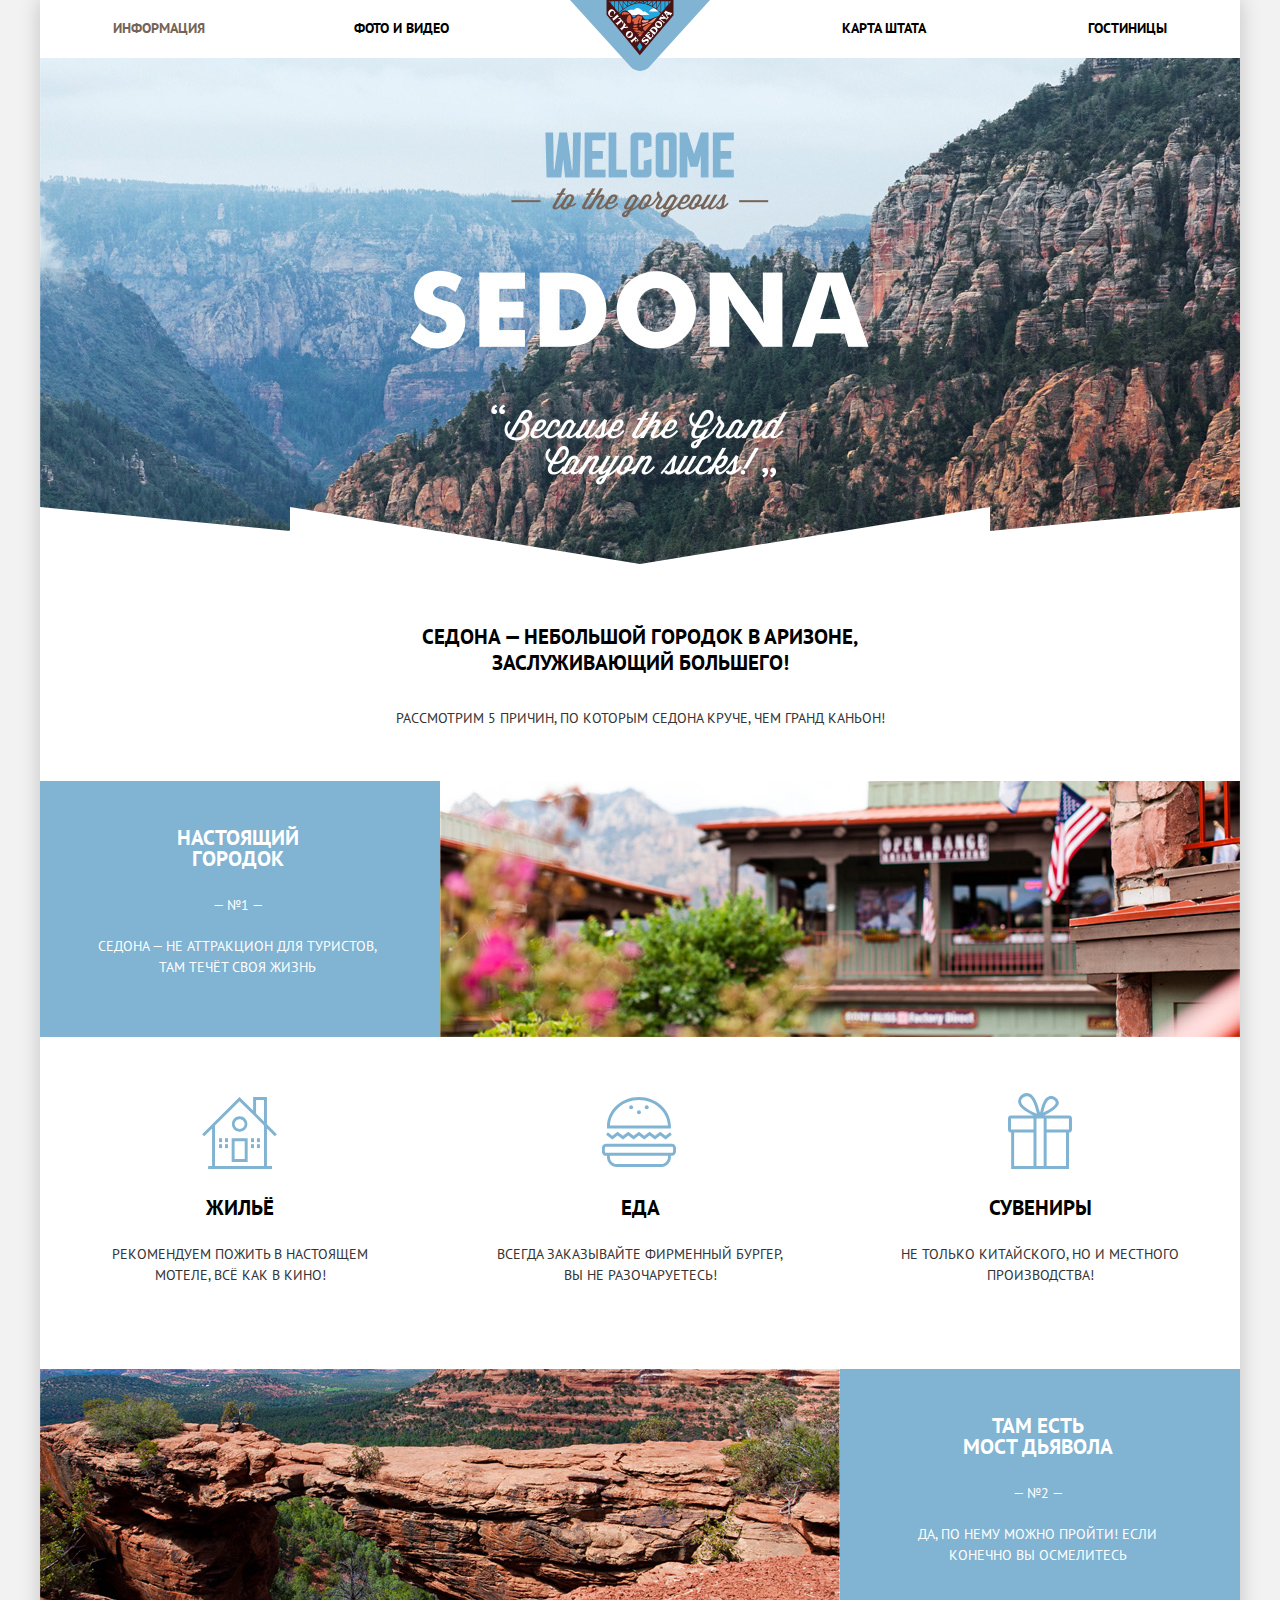
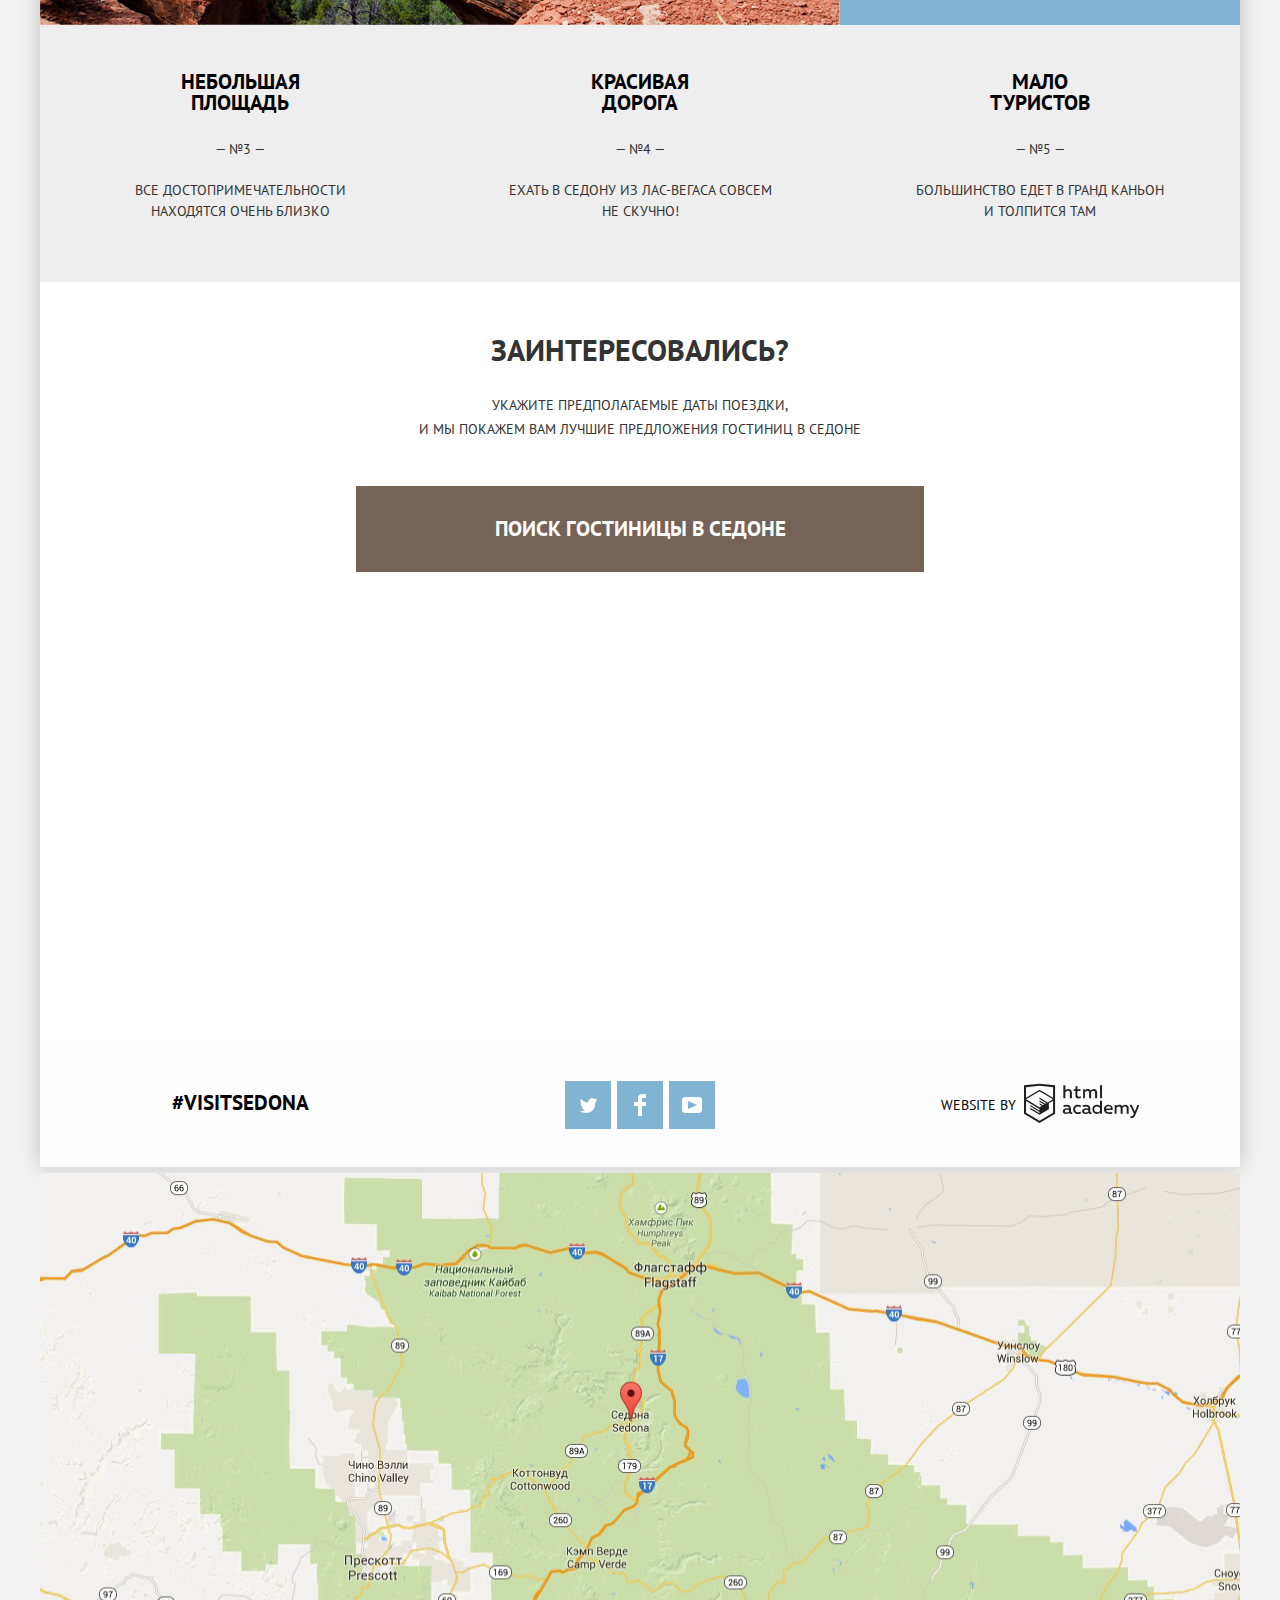
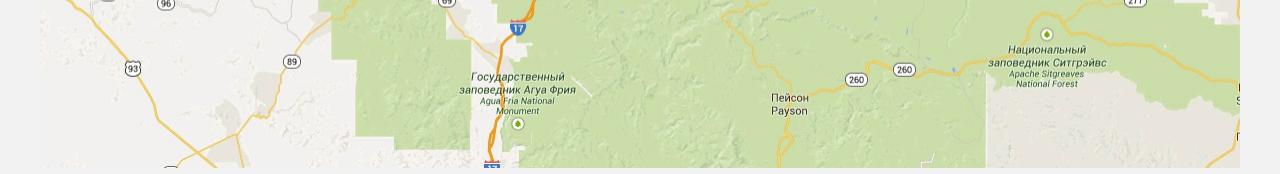
==== commit 374e7e82: "добавила карту" ====
--- a/index.html
+++ b/index.html
@@ -15,8 +15,8 @@
     <header class="main-header main-header-bg">
       <nav class="main-nav">
         <a class="main-header-logo">
-				  <img src="img/logo-sedona.svg" alt="Логотип сайта Седона" width="140" height="71">
-			  </a>
+          <img src="img/logo-sedona.svg" alt="Логотип сайта Седона" width="140" height="71">
+        </a>
         <ul class="site-nav list-style">
           <li class="site-nav-current"><a>Информация</a></li>
           <li><a href="#">Фото и видео</a></li>
@@ -107,6 +107,7 @@
       </section>
 
       <div class="map">
+        <iframe src="https://www.google.com/maps/embed?pb=!1m18!1m12!1m3!1d104770.38018730558!2d-111.86517855273749!3d34.85435832354931!2m3!1f0!2f0!3f0!3m2!1i1024!2i768!4f13.1!3m3!1m2!1s0x872da132f942b00d%3A0x5548c523fa6c8efd!2z0KHQtdC00L7QvdCwLCDQkNGA0LjQt9C-0L3QsCA4NjMzNiwg0KHQqNCQ!5e0!3m2!1sru!2sru!4v1536422608999" width="1200" height="595" frameborder="0" style="border:0" allowfullscreen></iframe>
         <img src="img/map.jpg" alt="США, Аризона, Седона" width="1200" height="595">
       </div>
     </main>
@@ -119,14 +120,14 @@
             <span class="visually-hidden">Twitter</span>
             <svg version="1.1" id="Layer_1" xmlns="http://www.w3.org/2000/svg" width="17px" height="15px" viewBox="0 0 17 15">
             <g id="W6EeEF_1_">
-            	<g>
-            		<path fill="#FFFFFF" d="M10.95,0.144c1.685-0.496,2.984,0.27,3.577,1.179c0.673-0.231,1.331-0.481,2.011-0.708
-            			c-0.004,0.861-0.522,1.513-0.857,1.768c0.685,0.17,1.304-0.491,1.304-0.491c-0.169,1-1.006,1.788-1.563,2.024
-            			c-0.231,6.75-3.175,11.217-10.077,11.082c-0.522,0,0.075,0-0.446,0c-0.41,0-4.164-0.46-4.898-1.887
-            			c2.271,0.196,3.893-0.422,4.693-1.177c-0.96-0.3-2.679-0.477-2.979-2.95C2.064,9.09,2.279,9.212,2.905,9.103
-            			C1.705,8.247,0.374,7.53,0.448,5.33c0.285,0.328,1.067,0.536,1.34,0.472c-0.703-0.241-1.97-3.36-0.894-4.952
-            			c1.818,1.854,3.735,3.606,7.152,3.773C8.254,2.33,9.183,0.793,10.95,0.144z"/>
-            	</g>
+              <g>
+                <path fill="#FFFFFF" d="M10.95,0.144c1.685-0.496,2.984,0.27,3.577,1.179c0.673-0.231,1.331-0.481,2.011-0.708
+                c-0.004,0.861-0.522,1.513-0.857,1.768c0.685,0.17,1.304-0.491,1.304-0.491c-0.169,1-1.006,1.788-1.563,2.024
+                c-0.231,6.75-3.175,11.217-10.077,11.082c-0.522,0,0.075,0-0.446,0c-0.41,0-4.164-0.46-4.898-1.887
+                c2.271,0.196,3.893-0.422,4.693-1.177c-0.96-0.3-2.679-0.477-2.979-2.95C2.064,9.09,2.279,9.212,2.905,9.103
+                C1.705,8.247,0.374,7.53,0.448,5.33c0.285,0.328,1.067,0.536,1.34,0.472c-0.703-0.241-1.97-3.36-0.894-4.952
+                c1.818,1.854,3.735,3.606,7.152,3.773C8.254,2.33,9.183,0.793,10.95,0.144z"/>
+              </g>
             </g>
             </svg>
           </a>
@@ -144,7 +145,7 @@
             <span class="visually-hidden">Youtube</span>
             <svg version="1.1" id="Layer_1" xmlns="http://www.w3.org/2000/svg" width="20px" height="16px" viewBox="0 0 20 16">
             <path fill="#FFFFFF" d="M17,0H3C1.35,0,0,1.35,0,3v10c0,1.65,1.35,3,3,3h14c1.65,0,3-1.35,3-3V3C20,1.35,18.65,0,17,0z
-            	 M6.027,11.998V4.002L15.014,8L6.027,11.998z"/>
+             M6.027,11.998V4.002L15.014,8L6.027,11.998z"/>
             </svg>
           </a>
         </li>
@@ -200,7 +201,7 @@
           <button class="people-btn" type="button">
             <svg xmlns="http://www.w3.org/2000/svg" width="12" height="3" viewBox="0 0 12 3">
               <rect width="12" height="3" fill="#a9a9a9" />
-						</svg>
+            </svg>
           </button>
           <input class="people-count" type="text" name="child-count" id="child">
           <button class="people-btn" type="button">
--- a/css/style.css
+++ b/css/style.css
@@ -24,8 +24,8 @@
   width: 1200px;
   margin: 0 auto;
   background-color: #ffffff;
-  -webkit-box-shadow: 0 0 15px 0 rgba(0, 1, 1, 0.2);
-          box-shadow: 0 0 15px 0 rgba(0, 1, 1, 0.2);
+  -webkit-box-shadow: 0 0 20px 0 rgba(0, 1, 1, 0.2);
+          box-shadow: 0 0 20px 0 rgba(0, 1, 1, 0.2);
 }
 
 .wrapper-hotels {
@@ -35,14 +35,14 @@
 .visually-hidden:not(:focus):not(:active),
 input[type="checkbox"].visually-hidden,
 input[type="radio"].visually-hidden {
-	position: absolute;
-	clip: rect(1px 1px 1px 1px); /* IE6, IE7 */
-	clip: rect(1px, 1px, 1px, 1px);
-	padding:0;
-	border:0;
-	height: 1px;
-	width: 1px;
-	overflow: hidden;
+  position: absolute;
+  clip: rect(1px 1px 1px 1px); /* IE6, IE7 */
+  clip: rect(1px, 1px, 1px, 1px);
+  padding:0;
+  border:0;
+  height: 1px;
+  width: 1px;
+  overflow: hidden;
 }
 
 .main-header-bg {
@@ -179,6 +179,7 @@
   display: -webkit-box;
   display: -ms-flexbox;
   display: flex;
+  flex-wrap: wrap;
 }
 
 .specific-item-wrap {
@@ -380,6 +381,10 @@
   background-color: rgba(254, 254, 254, 0.9);
 }
 
+.hotels-footer {
+  padding: 42px 0;
+}
+
 .main-footer p {
   width: 400px;
   margin: 0;
@@ -489,6 +494,49 @@
 
 .modal {
   display: none;
+}
+
+@keyframes move {
+  0% {
+    transform: translateY(-85px);
+    opacity: 0;
+  }
+  10% {
+    transform: translateY(-75px);
+    opacity: 0.2;
+  }
+  20% {
+    transform: translateY(-65px);
+    opacity: 0.3;
+  }
+  30% {
+    transform: translateY(-55px);
+    opacity: 0.4;
+  }
+  40% {
+    transform: translateY(-45px);
+    opacity: 0.5;
+  }
+  50% {
+    transform: translateY(-35px);
+    opacity: 0.6;
+  }
+  60% {
+    transform: translateY(-25px);
+    opacity: 0.7;
+  }
+  70% {
+    transform: translateY(-15px);
+    opacity: 0.8;
+  }
+  80% {
+    transform: translateY(-5px);
+    opacity: 0.9;
+  }
+  100% {
+    transform: translateY(0);
+    opacity: 1;
+  }
 }
 
 .modal-show {
@@ -502,6 +550,8 @@
   padding: 54px;
   margin-left: -285px;
   background-color: #ffffff;
+  animation-name: move;
+  animation-duration: 0.6s;
 }
 
 .form-search {
@@ -515,10 +565,10 @@
 }
 
 .form-search input[type="text"] {
-	-webkit-box-sizing: border-box;
+  -webkit-box-sizing: border-box;
           box-sizing: border-box;
-	font-family: inherit;
-	font-size: 14px;
+  font-family: inherit;
+  font-size: 14px;
   line-height: 26px;
   color: #000000;
   background-color: #f2f2f2;
@@ -646,11 +696,11 @@
 .people-count {
   -webkit-box-sizing: border-box;
           box-sizing: border-box;
-	width: 38px;
-	min-height: 38px;
-	padding-top: 6px;
+  width: 38px;
+  min-height: 38px;
+  padding-top: 6px;
   padding-bottom: 6px;
-	font: inherit;
+  font: inherit;
   text-align: center;
 }
 
@@ -716,7 +766,7 @@
 /* hotels */
 
 .form-filter-section {
-  background: #668eb6 url("../img/filter-bg.jpg") no-repeat top center;
+  background: #668eb6 url("../img/filter-bg.jpg") no-repeat center -60px;
 }
 
 .form-filter {
@@ -882,7 +932,7 @@
 }
 
 .toggle:hover {
-  background: #1c4f80;
+  border: 9px solid #ffffff;
 }
 
 .form-filter-btn {
@@ -1005,18 +1055,18 @@
   border: none;
 }
 
- .hotels-list {
-   display: -webkit-box;
-   display: -ms-flexbox;
-   display: flex;
-   -ms-flex-wrap: wrap;
-       flex-wrap: wrap;
-   -webkit-box-pack: center;
-       -ms-flex-pack: center;
-           justify-content: center;
-   -webkit-box-align: center;
-       -ms-flex-align: center;
-           align-items: center;
+.hotels-list {
+  display: -webkit-box;
+  display: -ms-flexbox;
+  display: flex;
+  -ms-flex-wrap: wrap;
+      flex-wrap: wrap;
+  -webkit-box-pack: center;
+      -ms-flex-pack: center;
+          justify-content: center;
+  -webkit-box-align: center;
+      -ms-flex-align: center;
+          align-items: center;
 }
 
 .container-hotels {
@@ -1101,6 +1151,7 @@
   display: flex;
   -ms-flex-wrap: wrap;
       flex-wrap: wrap;
+
   margin: 0;
 }
 
@@ -1110,12 +1161,14 @@
 }
 
 .hotels-description {
-  width: 112px;
+  max-width: 112px;
   margin-right: 7px;
+  overflow: hidden;
 }
 
 .hotels-reserve {
-  width: 146px;
+  max-width: 146px;
+  overflow: hidden;
 }
 
 .hotels-btn {
@@ -1178,6 +1231,3 @@
   text-align: center;
   background-color: #f2f2f2;
 }
-
-
-/* Проверка */
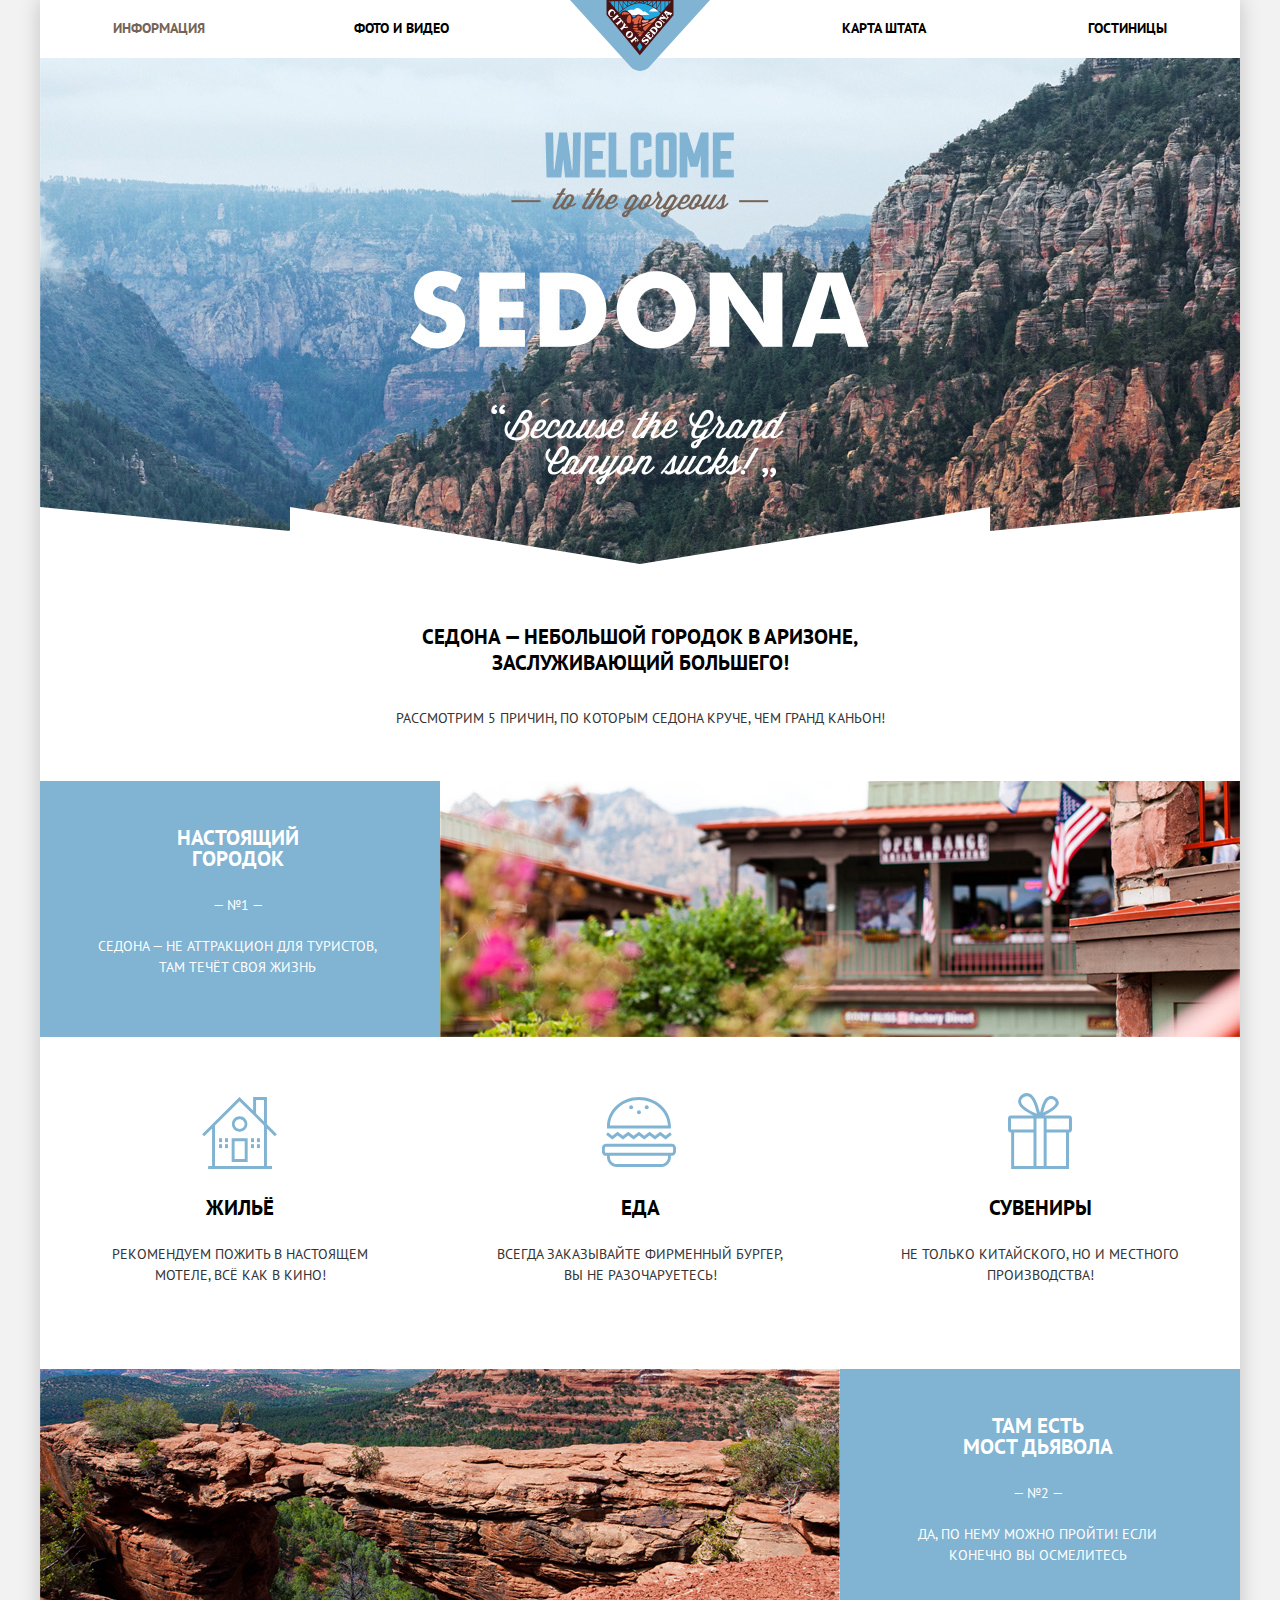
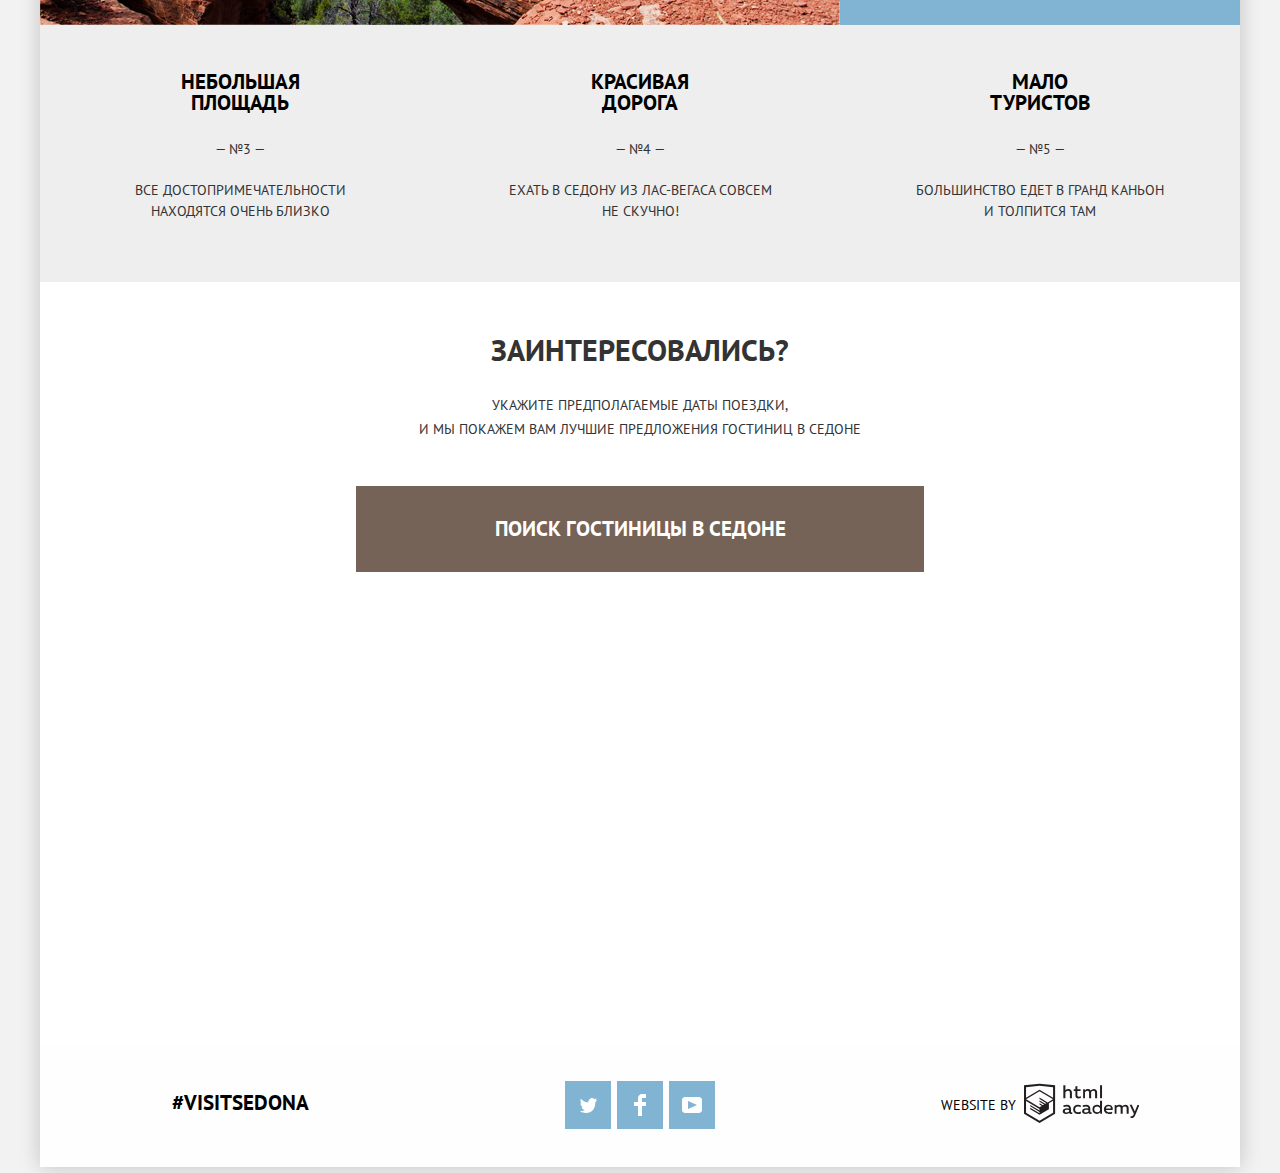
==== commit 7d7d7684: "min.css и min.js" ====
--- a/index.html
+++ b/index.html
@@ -6,7 +6,7 @@
   <title>HTML Academy: Седона</title>
   <link href="https://fonts.googleapis.com/css?family=PT+Sans:400,700&amp;subset=cyrillic" rel="stylesheet">
   <link href="css/normalize.css" rel="stylesheet">
-  <link rel="stylesheet" href="css/style.css">
+  <link rel="stylesheet" href="css/style.min.css">
 </head>
 
 <body>
@@ -108,7 +108,6 @@
 
       <div class="map">
         <iframe src="https://www.google.com/maps/embed?pb=!1m18!1m12!1m3!1d104770.38018730558!2d-111.86517855273749!3d34.85435832354931!2m3!1f0!2f0!3f0!3m2!1i1024!2i768!4f13.1!3m3!1m2!1s0x872da132f942b00d%3A0x5548c523fa6c8efd!2z0KHQtdC00L7QvdCwLCDQkNGA0LjQt9C-0L3QsCA4NjMzNiwg0KHQqNCQ!5e0!3m2!1sru!2sru!4v1536422608999" width="1200" height="595" frameborder="0" style="border:0" allowfullscreen></iframe>
-        <img src="img/map.jpg" alt="США, Аризона, Седона" width="1200" height="595">
       </div>
     </main>
 
@@ -217,7 +216,7 @@
     </section>
   </div>
 
-  <script src="js/script.js"></script>
+  <script src="js/script.min.js"></script>
 </body>
 
 </html>
--- a/css/style.min.css
+++ b/css/style.min.css
@@ -0,0 +1 @@
+@keyframes move{0%{transform:translateY(-85px);opacity:0}10%{transform:translateY(-75px);opacity:.2}20%{transform:translateY(-65px);opacity:.3}30%{transform:translateY(-55px);opacity:.4}40%{transform:translateY(-45px);opacity:.5}50%{transform:translateY(-35px);opacity:.6}60%{transform:translateY(-25px);opacity:.7}70%{transform:translateY(-15px);opacity:.8}80%{transform:translateY(-5px);opacity:.9}to{transform:translateY(0);opacity:1}}body{margin:0;padding:0;font-family:'PT Sans',Arial,sans-serif;font-size:14px;line-height:21px;font-weight:400;color:#333;text-transform:uppercase;background-color:#f2f2f2}a{text-decoration:none}img{max-width:100%;height:auto}.container{position:relative;width:1200px;margin:0 auto;background-color:#fff;-webkit-box-shadow:0 0 20px 0 rgba(0,1,1,.2);box-shadow:0 0 20px 0 rgba(0,1,1,.2)}.wrapper-hotels{background-color:#fefefe}.visually-hidden:not(:focus):not(:active),input[type=checkbox].visually-hidden,input[type=radio].visually-hidden{position:absolute;clip:rect(1px 1px 1px 1px);clip:rect(1px,1px,1px,1px);padding:0;border:0;height:1px;width:1px;overflow:hidden}.main-header-bg{min-height:564px;background-color:#94bfd9;background-image:url(../img/polygon.svg),url(../img/bg.jpg);background-repeat:no-repeat,no-repeat;background-position:center 506px,top}.list-style{margin:0;padding:0;list-style:none}.btn{font-size:14px;line-height:21px;text-align:center;vertical-align:middle;text-transform:uppercase;color:#fff}.main-nav{position:relative;display:-webkit-box;display:-ms-flexbox;display:flex;font-size:14px;line-height:26px;font-weight:700;color:#000;background-color:#fff;z-index:10}.main-header-logo{position:absolute;left:530px}.site-nav{display:-webkit-box;display:-ms-flexbox;display:flex;-ms-flex-wrap:wrap;flex-wrap:wrap;-webkit-box-pack:justify;-ms-flex-pack:justify;justify-content:space-between;min-width:1055px;margin:0 auto}.site-nav li{width:130px;padding-top:15px;padding-bottom:17px}.site-nav li:nth-child(2){margin-right:200px}.site-nav li:nth-child(n+2){text-align:right}.site-nav li:nth-child(-n+2){text-align:left}.site-nav a{color:#000}.site-nav a:focus,.site-nav a:hover{color:#81b3d2}.site-nav a:active{color:rgba(0,0,0,.3)}.site-nav-current a,.site-nav-current a:active,.site-nav-current a:hover{color:#766357}.wrapper-promo{display:-webkit-box;display:-ms-flexbox;display:flex;background-color:#fff}.promo{width:575px;padding-top:60px;padding-bottom:50px;margin:auto;text-align:center}.promo h2,.promo p{margin:0 0 29px;font-size:21px;line-height:26px;color:#000}.promo p{margin:0;font-size:14px;color:#333}.specific-list{-ms-flex-wrap:wrap}.specific-item-wrap,.specific-list,.specific-sub-list{display:-webkit-box;display:-ms-flexbox;display:flex;flex-wrap:wrap}.specific-item-wrap{-ms-flex-wrap:wrap}.specific-item{text-align:center}.specific-item h3,.specific-sub-list h3{margin:0 0 26px;font-size:21px;line-height:21px;color:#000}.specific-item-column{-webkit-box-sizing:border-box;box-sizing:border-box;width:400px;padding:46px 75px 60px;text-align:center;background-color:#eee}.specific-item-column:nth-child(even){padding-left:60px;padding-right:60px}.specific-sub-item{position:relative;-webkit-box-sizing:border-box;box-sizing:border-box;width:400px;padding:160px 55px 83px;text-align:center;background-color:#fff}.specific-sub-item::before{content:"";position:absolute;top:60px;left:162px;width:75px;height:72px;background-image:url(../img/icon-1.svg);background-repeat:no-repeat;background-position:0 0}.specific-sub-item:nth-child(2)::before{background-image:url(../img/icon-3.svg)}.specific-sub-item:nth-child(3)::before{top:56px;left:168px;width:64px;height:76px;background-image:url(../img/icon-2.svg)}.specific-item p{margin:20px 0 0}.specific-img{width:800px;height:256px}.specific-img-order{-webkit-box-ordinal-group:0;-ms-flex-order:-1;order:-1}.specific-description{-webkit-box-sizing:border-box;box-sizing:border-box;width:400px;padding-top:46px;padding-left:45px;padding-right:50px;color:#fff;background-color:#81b3d2}.specific-description h3{font-size:21px;line-height:21px;color:#fff}.search{display:-webkit-box;display:-ms-flexbox;display:flex;-webkit-box-orient:vertical;-webkit-box-direction:normal;-ms-flex-direction:column;flex-direction:column;background-color:#fff}.search-promo{width:570px;margin:auto;padding-top:50px;padding-left:312px;padding-right:312px;text-align:center}.search-btn,.search-promo .search-title{margin:0 0 25px;font-size:30px;line-height:36px;font-weight:700}.search-promo p{margin:0 0 45px;font-size:14px;line-height:24px}.search-btn{display:block;-webkit-box-sizing:border-box;box-sizing:border-box;width:568px;padding:30px 138px;margin:auto;font-size:21px;line-height:26px;background-color:#766357}.search-btn:hover{background-color:#604e43}.search-btn:active{color:rgba(255,255,255,.3);background-color:#503e33}.map,.map img{width:1200px;height:595px}.main-footer{display:-webkit-box;display:-ms-flexbox;display:flex;-webkit-box-pack:justify;-ms-flex-pack:justify;justify-content:space-between;-webkit-box-align:center;-ms-flex-align:center;align-items:center;padding:35px 0;text-align:center;background-color:#fefefe}.main-footer-index{position:absolute;bottom:0;background-color:rgba(254,254,254,.9)}.hotels-footer{padding:42px 0}.main-footer p{width:400px;margin:0;font-size:21px;line-height:26px;font-weight:700;color:#000;-ms-flex-item-align:center;-ms-grid-row-align:center;align-self:center}.main-footer p:first-child{padding-bottom:7px}.social-btn,.social-list{display:-webkit-box;display:-ms-flexbox;display:flex;-webkit-box-pack:center;-ms-flex-pack:center;justify-content:center}.social-list{-ms-flex-wrap:wrap;flex-wrap:wrap;padding-bottom:3px;width:400px}.social-btn{-webkit-box-align:center;-ms-flex-align:center;align-items:center;width:46px;height:48px;margin-right:6px;background-color:#81b3d2}.social-item:last-child a{margin-right:0}.social-btn:hover{background-color:#669ec0}.social-btn:active{background-color:#5496bd}.social-btn:active path{fill:rgba(255,255,255,.3)}.footer-logo{display:-webkit-box;display:-ms-flexbox;display:flex;-webkit-box-pack:center;-ms-flex-pack:center;justify-content:center;-webkit-box-align:center;-ms-flex-align:center;align-items:center;margin:0;width:400px}.logo-htmlacademy path,.logo-htmlacademy rect{fill:#231f20}.logo-htmlacademy:hover path,.logo-htmlacademy:hover rect{fill:#81b3d2}.logo-htmlacademy:active path,.logo-htmlacademy:active rect{fill:#bdbbbc}.social-btn:focus{outline:0;-webkit-box-shadow:inset 0 0 0 2px #146da4;box-shadow:inset 0 0 0 2px #146da4}.footer-logo b{display:inline-block;margin-right:8px;padding-bottom:3px;vertical-align:middle;font-size:14px;line-height:26px;font-weight:400;color:#000}.modal{display:none}.modal-show{position:absolute;display:block;bottom:202px;left:50%;-webkit-box-sizing:border-box;box-sizing:border-box;width:568px;padding:54px;margin-left:-285px;background-color:#fff;animation-name:move;animation-duration:.6s}.form-search,.form-search input[type=text]{font-family:inherit;font-size:14px;line-height:26px;color:#000}.form-search{width:460px;font-weight:700;margin:0}.form-search input[type=text]{-webkit-box-sizing:border-box;box-sizing:border-box;background-color:#f2f2f2;border:0;outline:0}.form-search input[type=text]:hover{background-color:#ebebeb;outline:0}.form-search input[type=text]:focus{background-color:#fff;color:#000;outline:0;-webkit-box-shadow:inset 0 0 0 2px #e5e5e5;box-shadow:inset 0 0 0 2px #e5e5e5}.form-search input[type=text]::-moz-placeholder{font-size:14px;line-height:26px;font-weight:700;text-transform:uppercase;color:#000}.form-search input[type=text]::-webkit-input-placeholder{font-size:14px;line-height:26px;font-weight:700;text-transform:uppercase;color:#000}.form-search input[type=text]:-ms-input-placeholder,.form-search input[type=text]::-ms-input-placeholder{font-size:14px;line-height:26px;font-weight:700;text-transform:uppercase;color:#000}.form-search input[type=text]::placeholder{font-size:14px;line-height:26px;font-weight:700;text-transform:uppercase;color:#000}.date{position:relative;display:-webkit-box;display:-ms-flexbox;display:flex;-webkit-box-pack:justify;-ms-flex-pack:justify;justify-content:space-between;-webkit-box-align:center;-ms-flex-align:center;align-items:center;margin-bottom:29px}.icon-calendar{-webkit-box-sizing:border-box;box-sizing:border-box;width:307px;padding:5px 0 7px 12px}.date-input-inner{display:-webkit-box;display:-ms-flexbox;display:flex;width:347px}.calendar-svg{width:38px;height:38px;border:0;margin:0;background-color:#f2f2f2}.arrow path,.calendar-svg path{fill:#cacaca}.calendar-svg:hover path,.people-btn:hover rect{fill:#000}.arrow.active path,.arrow:active path,.calendar-svg:active path,.people-btn:active rect{fill:#81b3d2}.people{position:relative;display:-webkit-inline-box;display:-ms-inline-flexbox;display:inline-flex;-webkit-box-align:center;-ms-flex-align:center;align-items:center;-ms-flex-wrap:wrap;flex-wrap:wrap;margin-bottom:51px}.people-count{-webkit-box-sizing:border-box;box-sizing:border-box;width:38px;min-height:38px;padding-top:6px;padding-bottom:6px;font:inherit;text-align:center}.people-btn{width:38px;height:38px;border:0;background-color:#f2f2f2;position:relative}.people-btn svg{position:absolute;top:18px;left:12px}.people-btn .plus{top:14px}.people label[for=adult]{margin-right:43px}.people label[for=child]{margin-right:26px;margin-left:53px}.form-search-btn{width:100%;border:0;padding-top:18px;padding-bottom:17px;font-family:inherit;font-size:21px;line-height:26px;font-weight:700;background-color:#81b3d2}.form-search-btn:hover{background-color:#669ec0}.form-search-btn:active{color:rgba(255,255,255,.3);background-color:#5496bd}.form-filter-section{background:#668eb6 url(../img/filter-bg.jpg) no-repeat center -60px}.form-filter{display:-webkit-box;display:-ms-flexbox;display:flex;margin:auto;padding-top:26px;padding-bottom:5px;width:1060px;font-size:14px;line-height:21px;color:#fff}.form-filter fieldset{width:252px;padding:0;border:0}.form-filter legend{margin-bottom:26px;font-size:16px;line-height:21px;font-weight:600}.form-filter input[type=text]{color:#fff;background-color:transparent;border:0}.checkbox-filter{position:relative;padding-left:40px;cursor:pointer}.checkbox-filter input[type=checkbox]+.checkbox-indicator{position:absolute;top:-2px;left:0;width:23px;height:23px;background-image:url(../img/checkbox-off.svg)}.checkbox-filter input[type=checkbox]:checked+.checkbox-indicator{width:27px;background-image:url(../img/checkbox-on.svg)}.checkbox-filter input[type=checkbox]:disabled+.checkbox-indicator{opacity:.5}.checkbox-filter input[type=checkbox]:checked:focus+.checkbox-indicator,.checkbox-filter input[type=checkbox]:focus+.checkbox-indicator{-webkit-box-shadow:0 0 3px 3px #64a8d2;box-shadow:0 0 3px 3px #64a8d2}.form-filter-item{margin-bottom:25px}.form-filter .filter-range{width:318px;margin-left:auto}.filter-range legend{margin-bottom:11px;font-size:16px;line-height:21px;font-weight:700}.price-controls{position:relative;height:32px;margin-bottom:20px;border:2px solid #fff;border-radius:2px;font-size:0}.price-controls::after{content:"";position:absolute;top:50%;left:50%;width:2px;height:22px;background:#fff;-webkit-transform:translate(-50%,-50%);-ms-transform:translate(-50%,-50%);transform:translate(-50%,-50%)}.price-controls label{display:inline-block;font-size:14px;line-height:32px;vertical-align:top;cursor:pointer}.price-controls .min-price{width:90px;padding-left:65px}.price-controls .max-price{width:90px;padding-left:60px}.price-controls input{width:50px;height:32px;margin:0;color:inherit;border:0}.range-controls{position:relative;margin-bottom:32px}.range-controls .scale{height:2px;background:rgba(255,255,255,.3)}.range-controls .bar{width:80%;height:2px;background:#fff}.toggle{position:absolute;top:-9px;padding:2px;background:#ababab;border:8px solid #fff;border-radius:50%;-webkit-box-shadow:0 2px 1px 0 rgba(0,1,1,.2);box-shadow:0 2px 1px 0 rgba(0,1,1,.2);cursor:pointer}.min-toggle{left:0}.max-toggle{left:80%}.toggle:hover{border:9px solid #fff}.form-filter-btn{display:block;margin:0 auto;padding:6px 34px;font-size:14px;line-height:21px;color:#fff;text-transform:uppercase;text-align:center;background:0 0;border:2px solid #fff;border-radius:2px;cursor:pointer}.form-filter-btn:hover{color:#000;background-color:#fff}.container-hotels{width:1060px;margin:0 auto}.result{display:-webkit-box;display:-ms-flexbox;display:flex;-webkit-box-align:center;-ms-flex-align:center;align-items:center}.find{margin:30px 49px 31px 0;font-size:21px;line-height:26px;font-weight:700;color:#000}.sorting{display:-webkit-box;display:-ms-flexbox;display:flex;-webkit-box-pack:justify;-ms-flex-pack:justify;justify-content:space-between;width:892px;padding-top:5px}.sorting-type{width:528px}.sorting-toggle{display:-webkit-box;display:-ms-flexbox;display:flex;width:240px;-webkit-box-pack:end;-ms-flex-pack:end;justify-content:flex-end}.arrow:not(.active):hover path{fill:#231f20}.toggle-down{margin-left:12px}.sorting-item,.sorting-title{font-size:12px;line-height:18px}.sorting-title{color:#000;margin-right:36px}.sorting-item{margin-right:30px;color:rgba(0,0,0,.3);border-bottom:1px dotted #81b3d2}.sorting-item:last-of-type{margin-right:0}.sorting-item.active{color:#81b3d2;border:0}.sorting-item:hover{color:#81b3d2}.sorting-item:active{color:#000;border:0}.hotels-list{-webkit-box-pack:center;-ms-flex-pack:center;justify-content:center}.container-hotels,.hotels-list{display:-webkit-box;display:-ms-flexbox;display:flex;-ms-flex-wrap:wrap;flex-wrap:wrap;-webkit-box-align:center;-ms-flex-align:center;align-items:center}.hotels-item{padding-top:25px}.hotels-item:nth-child(1){padding-top:0}.hotels-item:nth-child(1)::before{content:"";display:block;margin:0 0 23px;height:1px;width:1200px;background-color:#e5e5e5}.hotels-item::after{content:"";display:block;margin:23px 0 0;height:1px;width:1200px;background-color:#e5e5e5}.hotels-img{width:135px;height:90px;margin:0 31px 0 0}.hotels-img a{display:block;width:135px;height:90px}.hotels-info{-webkit-box-sizing:border-box;box-sizing:border-box;display:-webkit-box;display:-ms-flexbox;display:flex;-ms-flex-wrap:wrap;flex-wrap:wrap;width:280px;margin-bottom:5px}.hotels-title{margin:0 0 8px}.hotels-title a{color:#000;font-size:21px;line-height:26px}.hotels-description,.hotels-reserve{display:-webkit-box;display:-ms-flexbox;display:flex;-ms-flex-wrap:wrap;flex-wrap:wrap;margin:0}.hotels-description span,.hotels-reserve span{margin-bottom:3px}.hotels-description{max-width:112px;margin-right:7px;overflow:hidden}.hotels-reserve{max-width:146px;overflow:hidden}.hotels-btn{display:block;padding:3px 17px;font-weight:700;margin-top:10px}.info-btn{background-color:#81b3d2}.reserv-btn{background-color:#766357}.hotels-score{display:-webkit-box;display:-ms-flexbox;display:flex;-ms-flex-wrap:wrap;flex-wrap:wrap;-webkit-box-pack:end;-ms-flex-pack:end;justify-content:flex-end;min-height:95px;width:120px;margin:0 0 0 auto}.star::before{content:"";width:17px;height:17px;background-image:url(../img/star.svg);background-repeat:space;background-position:right}.star-one::before{width:88px}.star-two::before{width:62px}.star-three::before{width:39px}.hotels-score .rating{display:block;width:110px;padding:3px 0;margin-top:40%;margin-bottom:3px;text-align:center;background-color:#f2f2f2}
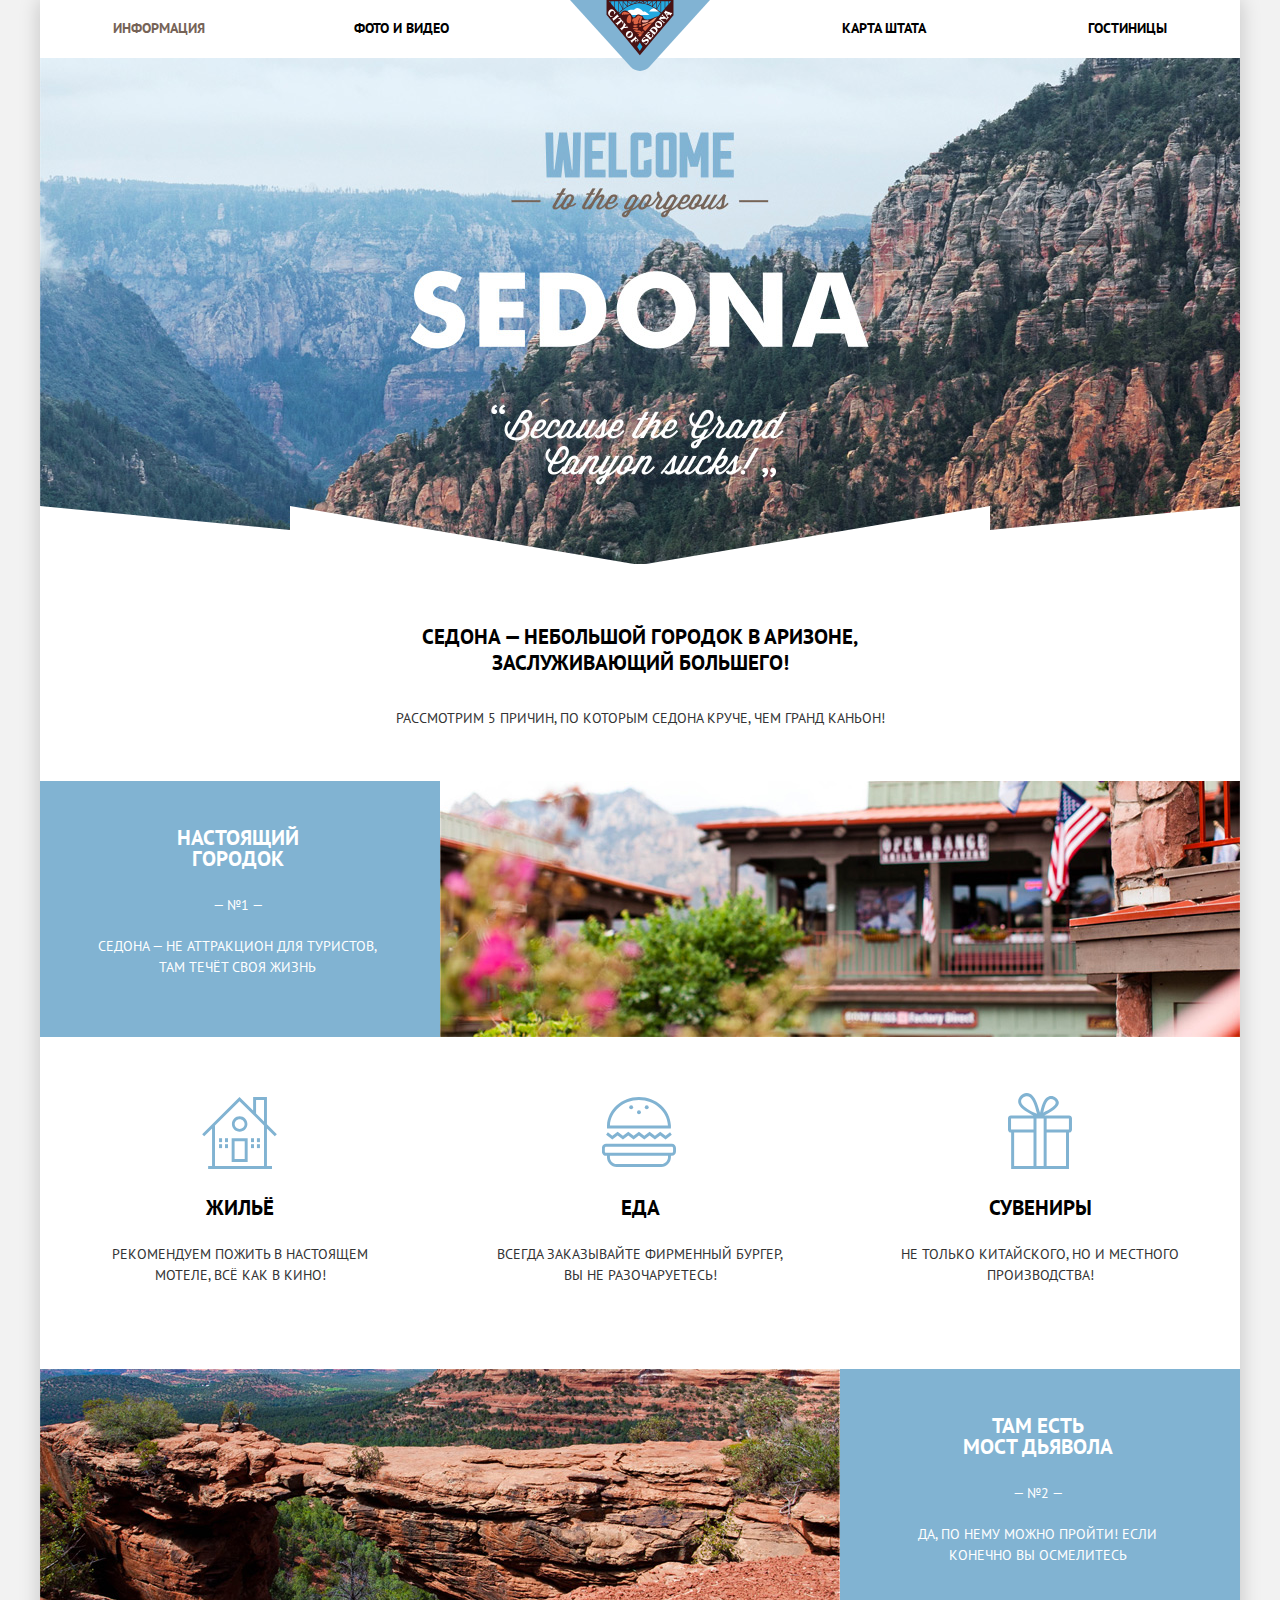
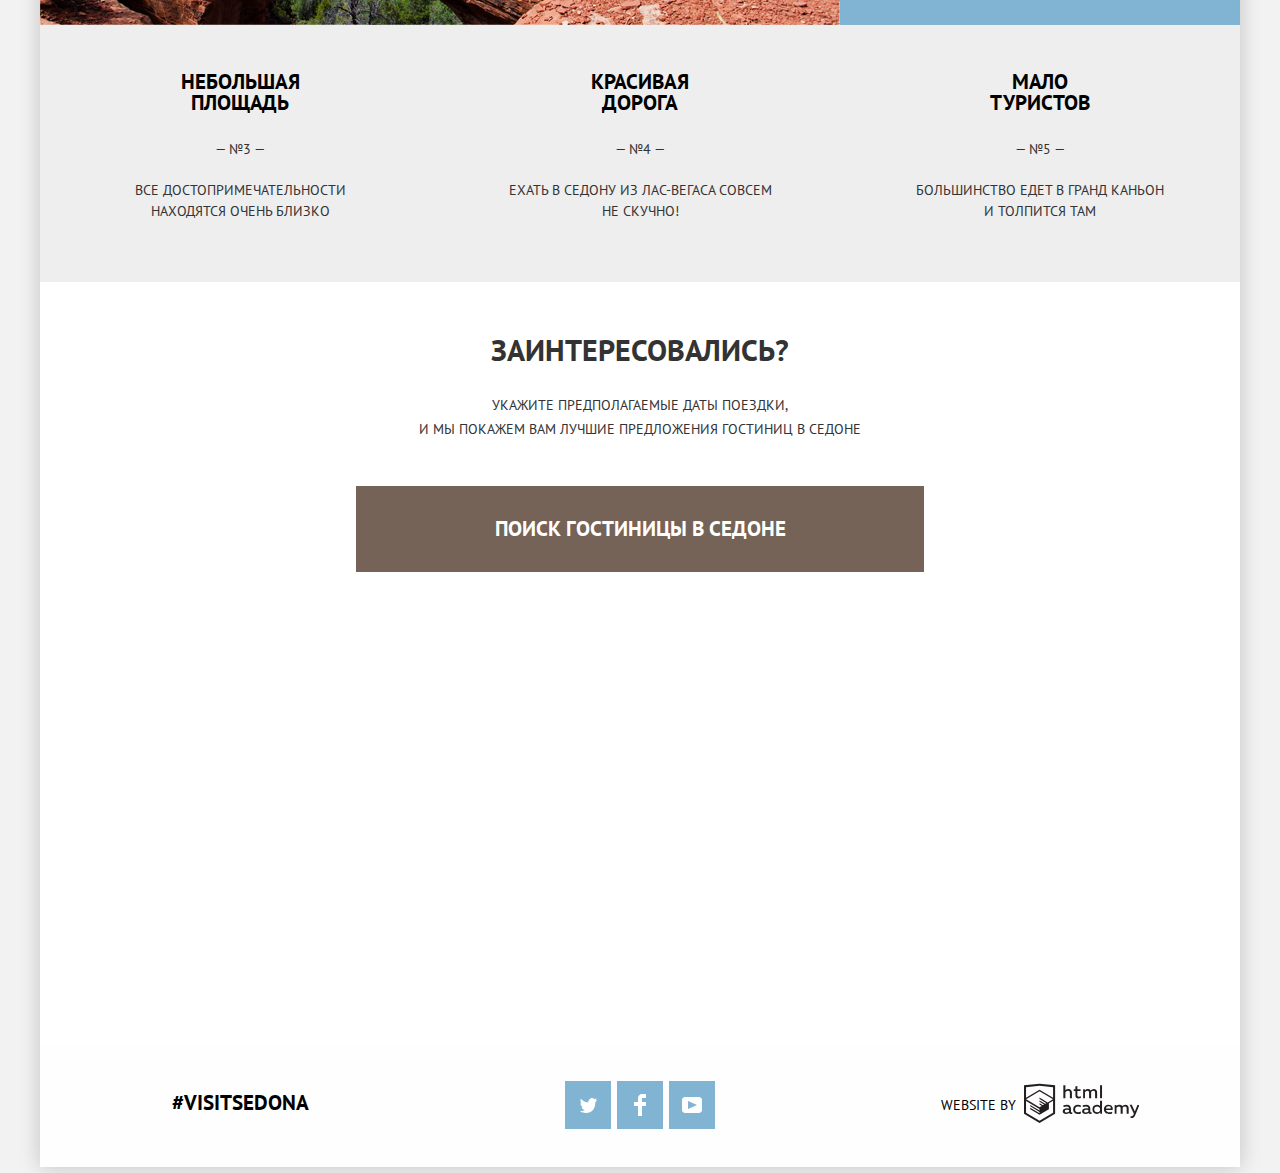
==== commit 7c35263a: "svg" ====
--- a/index.html
+++ b/index.html
@@ -107,7 +107,7 @@
       </section>
 
       <div class="map">
-        <iframe src="https://www.google.com/maps/embed?pb=!1m18!1m12!1m3!1d104770.38018730558!2d-111.86517855273749!3d34.85435832354931!2m3!1f0!2f0!3f0!3m2!1i1024!2i768!4f13.1!3m3!1m2!1s0x872da132f942b00d%3A0x5548c523fa6c8efd!2z0KHQtdC00L7QvdCwLCDQkNGA0LjQt9C-0L3QsCA4NjMzNiwg0KHQqNCQ!5e0!3m2!1sru!2sru!4v1536422608999" width="1200" height="595" frameborder="0" style="border:0" allowfullscreen></iframe>
+        <iframe src="https://www.google.com/maps/embed?pb=!1m18!1m12!1m3!1d104770.38018730558!2d-111.86517855273749!3d34.85435832354931!2m3!1f0!2f0!3f0!3m2!1i1024!2i768!4f13.1!3m3!1m2!1s0x872da132f942b00d%3A0x5548c523fa6c8efd!2z0KHQtdC00L7QvdCwLCDQkNGA0LjQt9C-0L3QsCA4NjMzNiwg0KHQqNCQ!5e0!3m2!1sru!2sru!4v1536422608999" width="1200" height="595" style="border:0" allowfullscreen></iframe>
       </div>
     </main>
 
@@ -117,7 +117,7 @@
         <li class="social-item">
           <a href="#" class="btn social-btn" aria-label="Twitter">
             <span class="visually-hidden">Twitter</span>
-            <svg version="1.1" id="Layer_1" xmlns="http://www.w3.org/2000/svg" width="17px" height="15px" viewBox="0 0 17 15">
+            <svg version="1.1" xmlns="http://www.w3.org/2000/svg" width="17px" height="15px" viewBox="0 0 17 15">
             <g id="W6EeEF_1_">
               <g>
                 <path fill="#FFFFFF" d="M10.95,0.144c1.685-0.496,2.984,0.27,3.577,1.179c0.673-0.231,1.331-0.481,2.011-0.708
@@ -142,7 +142,7 @@
         <li class="social-item">
           <a href="#" class="btn social-btn" aria-label="Youtube">
             <span class="visually-hidden">Youtube</span>
-            <svg version="1.1" id="Layer_1" xmlns="http://www.w3.org/2000/svg" width="20px" height="16px" viewBox="0 0 20 16">
+            <svg version="1.1" xmlns="http://www.w3.org/2000/svg" width="20px" height="16px" viewBox="0 0 20 16">
             <path fill="#FFFFFF" d="M17,0H3C1.35,0,0,1.35,0,3v10c0,1.65,1.35,3,3,3h14c1.65,0,3-1.35,3-3V3C20,1.35,18.65,0,17,0z
              M6.027,11.998V4.002L15.014,8L6.027,11.998z"/>
             </svg>
--- a/css/style.min.css
+++ b/css/style.min.css
@@ -1 +1 @@
-@keyframes move{0%{transform:translateY(-85px);opacity:0}10%{transform:translateY(-75px);opacity:.2}20%{transform:translateY(-65px);opacity:.3}30%{transform:translateY(-55px);opacity:.4}40%{transform:translateY(-45px);opacity:.5}50%{transform:translateY(-35px);opacity:.6}60%{transform:translateY(-25px);opacity:.7}70%{transform:translateY(-15px);opacity:.8}80%{transform:translateY(-5px);opacity:.9}to{transform:translateY(0);opacity:1}}body{margin:0;padding:0;font-family:'PT Sans',Arial,sans-serif;font-size:14px;line-height:21px;font-weight:400;color:#333;text-transform:uppercase;background-color:#f2f2f2}a{text-decoration:none}img{max-width:100%;height:auto}.container{position:relative;width:1200px;margin:0 auto;background-color:#fff;-webkit-box-shadow:0 0 20px 0 rgba(0,1,1,.2);box-shadow:0 0 20px 0 rgba(0,1,1,.2)}.wrapper-hotels{background-color:#fefefe}.visually-hidden:not(:focus):not(:active),input[type=checkbox].visually-hidden,input[type=radio].visually-hidden{position:absolute;clip:rect(1px 1px 1px 1px);clip:rect(1px,1px,1px,1px);padding:0;border:0;height:1px;width:1px;overflow:hidden}.main-header-bg{min-height:564px;background-color:#94bfd9;background-image:url(../img/polygon.svg),url(../img/bg.jpg);background-repeat:no-repeat,no-repeat;background-position:center 506px,top}.list-style{margin:0;padding:0;list-style:none}.btn{font-size:14px;line-height:21px;text-align:center;vertical-align:middle;text-transform:uppercase;color:#fff}.main-nav{position:relative;display:-webkit-box;display:-ms-flexbox;display:flex;font-size:14px;line-height:26px;font-weight:700;color:#000;background-color:#fff;z-index:10}.main-header-logo{position:absolute;left:530px}.site-nav{display:-webkit-box;display:-ms-flexbox;display:flex;-ms-flex-wrap:wrap;flex-wrap:wrap;-webkit-box-pack:justify;-ms-flex-pack:justify;justify-content:space-between;min-width:1055px;margin:0 auto}.site-nav li{width:130px;padding-top:15px;padding-bottom:17px}.site-nav li:nth-child(2){margin-right:200px}.site-nav li:nth-child(n+2){text-align:right}.site-nav li:nth-child(-n+2){text-align:left}.site-nav a{color:#000}.site-nav a:focus,.site-nav a:hover{color:#81b3d2}.site-nav a:active{color:rgba(0,0,0,.3)}.site-nav-current a,.site-nav-current a:active,.site-nav-current a:hover{color:#766357}.wrapper-promo{display:-webkit-box;display:-ms-flexbox;display:flex;background-color:#fff}.promo{width:575px;padding-top:60px;padding-bottom:50px;margin:auto;text-align:center}.promo h2,.promo p{margin:0 0 29px;font-size:21px;line-height:26px;color:#000}.promo p{margin:0;font-size:14px;color:#333}.specific-list{-ms-flex-wrap:wrap}.specific-item-wrap,.specific-list,.specific-sub-list{display:-webkit-box;display:-ms-flexbox;display:flex;flex-wrap:wrap}.specific-item-wrap{-ms-flex-wrap:wrap}.specific-item{text-align:center}.specific-item h3,.specific-sub-list h3{margin:0 0 26px;font-size:21px;line-height:21px;color:#000}.specific-item-column{-webkit-box-sizing:border-box;box-sizing:border-box;width:400px;padding:46px 75px 60px;text-align:center;background-color:#eee}.specific-item-column:nth-child(even){padding-left:60px;padding-right:60px}.specific-sub-item{position:relative;-webkit-box-sizing:border-box;box-sizing:border-box;width:400px;padding:160px 55px 83px;text-align:center;background-color:#fff}.specific-sub-item::before{content:"";position:absolute;top:60px;left:162px;width:75px;height:72px;background-image:url(../img/icon-1.svg);background-repeat:no-repeat;background-position:0 0}.specific-sub-item:nth-child(2)::before{background-image:url(../img/icon-3.svg)}.specific-sub-item:nth-child(3)::before{top:56px;left:168px;width:64px;height:76px;background-image:url(../img/icon-2.svg)}.specific-item p{margin:20px 0 0}.specific-img{width:800px;height:256px}.specific-img-order{-webkit-box-ordinal-group:0;-ms-flex-order:-1;order:-1}.specific-description{-webkit-box-sizing:border-box;box-sizing:border-box;width:400px;padding-top:46px;padding-left:45px;padding-right:50px;color:#fff;background-color:#81b3d2}.specific-description h3{font-size:21px;line-height:21px;color:#fff}.search{display:-webkit-box;display:-ms-flexbox;display:flex;-webkit-box-orient:vertical;-webkit-box-direction:normal;-ms-flex-direction:column;flex-direction:column;background-color:#fff}.search-promo{width:570px;margin:auto;padding-top:50px;padding-left:312px;padding-right:312px;text-align:center}.search-btn,.search-promo .search-title{margin:0 0 25px;font-size:30px;line-height:36px;font-weight:700}.search-promo p{margin:0 0 45px;font-size:14px;line-height:24px}.search-btn{display:block;-webkit-box-sizing:border-box;box-sizing:border-box;width:568px;padding:30px 138px;margin:auto;font-size:21px;line-height:26px;background-color:#766357}.search-btn:hover{background-color:#604e43}.search-btn:active{color:rgba(255,255,255,.3);background-color:#503e33}.map,.map img{width:1200px;height:595px}.main-footer{display:-webkit-box;display:-ms-flexbox;display:flex;-webkit-box-pack:justify;-ms-flex-pack:justify;justify-content:space-between;-webkit-box-align:center;-ms-flex-align:center;align-items:center;padding:35px 0;text-align:center;background-color:#fefefe}.main-footer-index{position:absolute;bottom:0;background-color:rgba(254,254,254,.9)}.hotels-footer{padding:42px 0}.main-footer p{width:400px;margin:0;font-size:21px;line-height:26px;font-weight:700;color:#000;-ms-flex-item-align:center;-ms-grid-row-align:center;align-self:center}.main-footer p:first-child{padding-bottom:7px}.social-btn,.social-list{display:-webkit-box;display:-ms-flexbox;display:flex;-webkit-box-pack:center;-ms-flex-pack:center;justify-content:center}.social-list{-ms-flex-wrap:wrap;flex-wrap:wrap;padding-bottom:3px;width:400px}.social-btn{-webkit-box-align:center;-ms-flex-align:center;align-items:center;width:46px;height:48px;margin-right:6px;background-color:#81b3d2}.social-item:last-child a{margin-right:0}.social-btn:hover{background-color:#669ec0}.social-btn:active{background-color:#5496bd}.social-btn:active path{fill:rgba(255,255,255,.3)}.footer-logo{display:-webkit-box;display:-ms-flexbox;display:flex;-webkit-box-pack:center;-ms-flex-pack:center;justify-content:center;-webkit-box-align:center;-ms-flex-align:center;align-items:center;margin:0;width:400px}.logo-htmlacademy path,.logo-htmlacademy rect{fill:#231f20}.logo-htmlacademy:hover path,.logo-htmlacademy:hover rect{fill:#81b3d2}.logo-htmlacademy:active path,.logo-htmlacademy:active rect{fill:#bdbbbc}.social-btn:focus{outline:0;-webkit-box-shadow:inset 0 0 0 2px #146da4;box-shadow:inset 0 0 0 2px #146da4}.footer-logo b{display:inline-block;margin-right:8px;padding-bottom:3px;vertical-align:middle;font-size:14px;line-height:26px;font-weight:400;color:#000}.modal{display:none}.modal-show{position:absolute;display:block;bottom:202px;left:50%;-webkit-box-sizing:border-box;box-sizing:border-box;width:568px;padding:54px;margin-left:-285px;background-color:#fff;animation-name:move;animation-duration:.6s}.form-search,.form-search input[type=text]{font-family:inherit;font-size:14px;line-height:26px;color:#000}.form-search{width:460px;font-weight:700;margin:0}.form-search input[type=text]{-webkit-box-sizing:border-box;box-sizing:border-box;background-color:#f2f2f2;border:0;outline:0}.form-search input[type=text]:hover{background-color:#ebebeb;outline:0}.form-search input[type=text]:focus{background-color:#fff;color:#000;outline:0;-webkit-box-shadow:inset 0 0 0 2px #e5e5e5;box-shadow:inset 0 0 0 2px #e5e5e5}.form-search input[type=text]::-moz-placeholder{font-size:14px;line-height:26px;font-weight:700;text-transform:uppercase;color:#000}.form-search input[type=text]::-webkit-input-placeholder{font-size:14px;line-height:26px;font-weight:700;text-transform:uppercase;color:#000}.form-search input[type=text]:-ms-input-placeholder,.form-search input[type=text]::-ms-input-placeholder{font-size:14px;line-height:26px;font-weight:700;text-transform:uppercase;color:#000}.form-search input[type=text]::placeholder{font-size:14px;line-height:26px;font-weight:700;text-transform:uppercase;color:#000}.date{position:relative;display:-webkit-box;display:-ms-flexbox;display:flex;-webkit-box-pack:justify;-ms-flex-pack:justify;justify-content:space-between;-webkit-box-align:center;-ms-flex-align:center;align-items:center;margin-bottom:29px}.icon-calendar{-webkit-box-sizing:border-box;box-sizing:border-box;width:307px;padding:5px 0 7px 12px}.date-input-inner{display:-webkit-box;display:-ms-flexbox;display:flex;width:347px}.calendar-svg{width:38px;height:38px;border:0;margin:0;background-color:#f2f2f2}.arrow path,.calendar-svg path{fill:#cacaca}.calendar-svg:hover path,.people-btn:hover rect{fill:#000}.arrow.active path,.arrow:active path,.calendar-svg:active path,.people-btn:active rect{fill:#81b3d2}.people{position:relative;display:-webkit-inline-box;display:-ms-inline-flexbox;display:inline-flex;-webkit-box-align:center;-ms-flex-align:center;align-items:center;-ms-flex-wrap:wrap;flex-wrap:wrap;margin-bottom:51px}.people-count{-webkit-box-sizing:border-box;box-sizing:border-box;width:38px;min-height:38px;padding-top:6px;padding-bottom:6px;font:inherit;text-align:center}.people-btn{width:38px;height:38px;border:0;background-color:#f2f2f2;position:relative}.people-btn svg{position:absolute;top:18px;left:12px}.people-btn .plus{top:14px}.people label[for=adult]{margin-right:43px}.people label[for=child]{margin-right:26px;margin-left:53px}.form-search-btn{width:100%;border:0;padding-top:18px;padding-bottom:17px;font-family:inherit;font-size:21px;line-height:26px;font-weight:700;background-color:#81b3d2}.form-search-btn:hover{background-color:#669ec0}.form-search-btn:active{color:rgba(255,255,255,.3);background-color:#5496bd}.form-filter-section{background:#668eb6 url(../img/filter-bg.jpg) no-repeat center -60px}.form-filter{display:-webkit-box;display:-ms-flexbox;display:flex;margin:auto;padding-top:26px;padding-bottom:5px;width:1060px;font-size:14px;line-height:21px;color:#fff}.form-filter fieldset{width:252px;padding:0;border:0}.form-filter legend{margin-bottom:26px;font-size:16px;line-height:21px;font-weight:600}.form-filter input[type=text]{color:#fff;background-color:transparent;border:0}.checkbox-filter{position:relative;padding-left:40px;cursor:pointer}.checkbox-filter input[type=checkbox]+.checkbox-indicator{position:absolute;top:-2px;left:0;width:23px;height:23px;background-image:url(../img/checkbox-off.svg)}.checkbox-filter input[type=checkbox]:checked+.checkbox-indicator{width:27px;background-image:url(../img/checkbox-on.svg)}.checkbox-filter input[type=checkbox]:disabled+.checkbox-indicator{opacity:.5}.checkbox-filter input[type=checkbox]:checked:focus+.checkbox-indicator,.checkbox-filter input[type=checkbox]:focus+.checkbox-indicator{-webkit-box-shadow:0 0 3px 3px #64a8d2;box-shadow:0 0 3px 3px #64a8d2}.form-filter-item{margin-bottom:25px}.form-filter .filter-range{width:318px;margin-left:auto}.filter-range legend{margin-bottom:11px;font-size:16px;line-height:21px;font-weight:700}.price-controls{position:relative;height:32px;margin-bottom:20px;border:2px solid #fff;border-radius:2px;font-size:0}.price-controls::after{content:"";position:absolute;top:50%;left:50%;width:2px;height:22px;background:#fff;-webkit-transform:translate(-50%,-50%);-ms-transform:translate(-50%,-50%);transform:translate(-50%,-50%)}.price-controls label{display:inline-block;font-size:14px;line-height:32px;vertical-align:top;cursor:pointer}.price-controls .min-price{width:90px;padding-left:65px}.price-controls .max-price{width:90px;padding-left:60px}.price-controls input{width:50px;height:32px;margin:0;color:inherit;border:0}.range-controls{position:relative;margin-bottom:32px}.range-controls .scale{height:2px;background:rgba(255,255,255,.3)}.range-controls .bar{width:80%;height:2px;background:#fff}.toggle{position:absolute;top:-9px;padding:2px;background:#ababab;border:8px solid #fff;border-radius:50%;-webkit-box-shadow:0 2px 1px 0 rgba(0,1,1,.2);box-shadow:0 2px 1px 0 rgba(0,1,1,.2);cursor:pointer}.min-toggle{left:0}.max-toggle{left:80%}.toggle:hover{border:9px solid #fff}.form-filter-btn{display:block;margin:0 auto;padding:6px 34px;font-size:14px;line-height:21px;color:#fff;text-transform:uppercase;text-align:center;background:0 0;border:2px solid #fff;border-radius:2px;cursor:pointer}.form-filter-btn:hover{color:#000;background-color:#fff}.container-hotels{width:1060px;margin:0 auto}.result{display:-webkit-box;display:-ms-flexbox;display:flex;-webkit-box-align:center;-ms-flex-align:center;align-items:center}.find{margin:30px 49px 31px 0;font-size:21px;line-height:26px;font-weight:700;color:#000}.sorting{display:-webkit-box;display:-ms-flexbox;display:flex;-webkit-box-pack:justify;-ms-flex-pack:justify;justify-content:space-between;width:892px;padding-top:5px}.sorting-type{width:528px}.sorting-toggle{display:-webkit-box;display:-ms-flexbox;display:flex;width:240px;-webkit-box-pack:end;-ms-flex-pack:end;justify-content:flex-end}.arrow:not(.active):hover path{fill:#231f20}.toggle-down{margin-left:12px}.sorting-item,.sorting-title{font-size:12px;line-height:18px}.sorting-title{color:#000;margin-right:36px}.sorting-item{margin-right:30px;color:rgba(0,0,0,.3);border-bottom:1px dotted #81b3d2}.sorting-item:last-of-type{margin-right:0}.sorting-item.active{color:#81b3d2;border:0}.sorting-item:hover{color:#81b3d2}.sorting-item:active{color:#000;border:0}.hotels-list{-webkit-box-pack:center;-ms-flex-pack:center;justify-content:center}.container-hotels,.hotels-list{display:-webkit-box;display:-ms-flexbox;display:flex;-ms-flex-wrap:wrap;flex-wrap:wrap;-webkit-box-align:center;-ms-flex-align:center;align-items:center}.hotels-item{padding-top:25px}.hotels-item:nth-child(1){padding-top:0}.hotels-item:nth-child(1)::before{content:"";display:block;margin:0 0 23px;height:1px;width:1200px;background-color:#e5e5e5}.hotels-item::after{content:"";display:block;margin:23px 0 0;height:1px;width:1200px;background-color:#e5e5e5}.hotels-img{width:135px;height:90px;margin:0 31px 0 0}.hotels-img a{display:block;width:135px;height:90px}.hotels-info{-webkit-box-sizing:border-box;box-sizing:border-box;display:-webkit-box;display:-ms-flexbox;display:flex;-ms-flex-wrap:wrap;flex-wrap:wrap;width:280px;margin-bottom:5px}.hotels-title{margin:0 0 8px}.hotels-title a{color:#000;font-size:21px;line-height:26px}.hotels-description,.hotels-reserve{display:-webkit-box;display:-ms-flexbox;display:flex;-ms-flex-wrap:wrap;flex-wrap:wrap;margin:0}.hotels-description span,.hotels-reserve span{margin-bottom:3px}.hotels-description{max-width:112px;margin-right:7px;overflow:hidden}.hotels-reserve{max-width:146px;overflow:hidden}.hotels-btn{display:block;padding:3px 17px;font-weight:700;margin-top:10px}.info-btn{background-color:#81b3d2}.reserv-btn{background-color:#766357}.hotels-score{display:-webkit-box;display:-ms-flexbox;display:flex;-ms-flex-wrap:wrap;flex-wrap:wrap;-webkit-box-pack:end;-ms-flex-pack:end;justify-content:flex-end;min-height:95px;width:120px;margin:0 0 0 auto}.star::before{content:"";width:17px;height:17px;background-image:url(../img/star.svg);background-repeat:space;background-position:right}.star-one::before{width:88px}.star-two::before{width:62px}.star-three::before{width:39px}.hotels-score .rating{display:block;width:110px;padding:3px 0;margin-top:40%;margin-bottom:3px;text-align:center;background-color:#f2f2f2}
+@keyframes move{0%{transform:translateY(-85px);opacity:0}10%{transform:translateY(-75px);opacity:.2}20%{transform:translateY(-65px);opacity:.3}30%{transform:translateY(-55px);opacity:.4}40%{transform:translateY(-45px);opacity:.5}50%{transform:translateY(-35px);opacity:.6}60%{transform:translateY(-25px);opacity:.7}70%{transform:translateY(-15px);opacity:.8}80%{transform:translateY(-5px);opacity:.9}to{transform:translateY(0);opacity:1}}body{margin:0;padding:0;font-family:'PT Sans',Arial,sans-serif;font-size:14px;line-height:21px;font-weight:400;color:#333;text-transform:uppercase;background-color:#f2f2f2}a{text-decoration:none}img{max-width:100%;height:auto}.container{position:relative;width:1200px;margin:0 auto;background-color:#fff;-webkit-box-shadow:0 0 20px 0 rgba(0,1,1,.2);box-shadow:0 0 20px 0 rgba(0,1,1,.2)}.wrapper-hotels{background-color:#fefefe}.visually-hidden:not(:focus):not(:active),input[type=checkbox].visually-hidden,input[type=radio].visually-hidden{position:absolute;clip:rect(1px 1px 1px 1px);clip:rect(1px,1px,1px,1px);padding:0;border:0;height:1px;width:1px;overflow:hidden}.main-header-bg{min-height:564px;background-color:#94bfd9;background-image:url(../img/polygon.svg),url(../img/bg.jpg);background-repeat:no-repeat,no-repeat;background-position:center 506px,top}.list-style{margin:0;padding:0;list-style:none}.btn{font-size:14px;line-height:21px;text-align:center;vertical-align:middle;text-transform:uppercase;color:#fff}.main-nav{position:relative;display:-webkit-box;display:-ms-flexbox;display:flex;font-size:14px;line-height:26px;font-weight:700;color:#000;background-color:#fff;z-index:10}.main-header-logo{position:absolute;left:530px}.site-nav{display:-webkit-box;display:-ms-flexbox;display:flex;-ms-flex-wrap:wrap;flex-wrap:wrap;-webkit-box-pack:justify;-ms-flex-pack:justify;justify-content:space-between;min-width:1055px;margin:0 auto}.site-nav li{width:130px;padding-top:15px;padding-bottom:17px}.site-nav li:nth-child(2){margin-right:200px}.site-nav li:nth-child(n+2){text-align:right}.site-nav li:nth-child(-n+2){text-align:left}.site-nav a{color:#000}.site-nav a:focus,.site-nav a:hover{color:#81b3d2}.site-nav a:active{color:rgba(0,0,0,.3)}.site-nav-current a,.site-nav-current a:active,.site-nav-current a:hover{color:#766357}.wrapper-promo{display:-webkit-box;display:-ms-flexbox;display:flex;background-color:#fff}.promo{width:575px;padding-top:60px;padding-bottom:50px;margin:auto;text-align:center}.promo h2,.promo p{margin:0 0 29px;font-size:21px;line-height:26px;color:#000}.promo p{margin:0;font-size:14px;color:#333}.specific-list{-ms-flex-wrap:wrap}.specific-item-wrap,.specific-list,.specific-sub-list{display:-webkit-box;display:-ms-flexbox;display:flex;flex-wrap:wrap}.specific-item-wrap{-ms-flex-wrap:wrap}.specific-item{text-align:center}.specific-item h3,.specific-sub-list h3{margin:0 0 26px;font-size:21px;line-height:21px;color:#000}.specific-item-column{-webkit-box-sizing:border-box;box-sizing:border-box;width:400px;padding:46px 75px 60px;text-align:center;background-color:#eee}.specific-item-column:nth-child(even){padding-left:60px;padding-right:60px}.specific-sub-item{position:relative;-webkit-box-sizing:border-box;box-sizing:border-box;width:400px;padding:160px 55px 83px;text-align:center;background-color:#fff}.specific-sub-item::before{content:"";position:absolute;top:60px;left:162px;width:75px;height:72px;background-image:url(../img/icon-1.svg);background-repeat:no-repeat;background-position:0 0}.specific-sub-item:nth-child(2)::before{background-image:url(../img/icon-3.svg)}.specific-sub-item:nth-child(3)::before{top:56px;left:168px;width:64px;height:76px;background-image:url(../img/icon-2.svg)}.specific-item p{margin:20px 0 0}.specific-img{width:800px;height:256px}.specific-img-order{-webkit-box-ordinal-group:0;-ms-flex-order:-1;order:-1}.specific-description{-webkit-box-sizing:border-box;box-sizing:border-box;width:400px;padding-top:46px;padding-left:45px;padding-right:50px;color:#fff;background-color:#81b3d2}.specific-description h3{font-size:21px;line-height:21px;color:#fff}.search{display:-webkit-box;display:-ms-flexbox;display:flex;-webkit-box-orient:vertical;-webkit-box-direction:normal;-ms-flex-direction:column;flex-direction:column;background-color:#fff}.search-promo{width:570px;margin:auto;padding-top:50px;padding-left:312px;padding-right:312px;text-align:center}.search-btn,.search-promo .search-title{margin:0 0 25px;font-size:30px;line-height:36px;font-weight:700}.search-promo p{margin:0 0 45px;font-size:14px;line-height:24px}.search-btn{display:block;-webkit-box-sizing:border-box;box-sizing:border-box;width:568px;padding:30px 138px;margin:auto;font-size:21px;line-height:26px;background-color:#766357}.search-btn:hover{background-color:#604e43}.search-btn:active{color:rgba(255,255,255,.3);background-color:#503e33}.map,.map img{width:1200px;height:595px}.main-footer{display:-webkit-box;display:-ms-flexbox;display:flex;-webkit-box-pack:justify;-ms-flex-pack:justify;justify-content:space-between;-webkit-box-align:center;-ms-flex-align:center;align-items:center;padding:35px 0;text-align:center;background-color:#fefefe}.main-footer-index{position:absolute;bottom:0;background-color:rgba(254,254,254,.9)}.main-footer p{width:400px;margin:0;font-size:21px;line-height:26px;font-weight:700;color:#000;-ms-flex-item-align:center;-ms-grid-row-align:center;align-self:center}.main-footer p:first-child{padding-bottom:7px}.social-btn,.social-list{display:-webkit-box;display:-ms-flexbox;display:flex;-webkit-box-pack:center;-ms-flex-pack:center;justify-content:center}.social-list{-ms-flex-wrap:wrap;flex-wrap:wrap;padding-bottom:3px;width:400px}.social-btn{-webkit-box-align:center;-ms-flex-align:center;align-items:center;width:46px;height:48px;margin-right:6px;background-color:#81b3d2}.social-item:last-child a{margin-right:0}.social-btn:hover{background-color:#669ec0}.social-btn:active{background-color:#5496bd}.social-btn:active path{fill:rgba(255,255,255,.3)}.footer-logo{display:-webkit-box;display:-ms-flexbox;display:flex;-webkit-box-pack:center;-ms-flex-pack:center;justify-content:center;-webkit-box-align:center;-ms-flex-align:center;align-items:center;margin:0;width:400px}.logo-htmlacademy path,.logo-htmlacademy rect{fill:#231f20}.logo-htmlacademy:hover path,.logo-htmlacademy:hover rect{fill:#81b3d2}.logo-htmlacademy:active path,.logo-htmlacademy:active rect{fill:#bdbbbc}.social-btn:focus{outline:0;-webkit-box-shadow:inset 0 0 0 2px #146da4;box-shadow:inset 0 0 0 2px #146da4}.footer-logo b{display:inline-block;margin-right:8px;padding-bottom:3px;vertical-align:middle;font-size:14px;line-height:26px;font-weight:400;color:#000}.modal{display:none}.modal-show{position:absolute;display:block;bottom:202px;left:50%;-webkit-box-sizing:border-box;box-sizing:border-box;width:568px;padding:54px;margin-left:-285px;background-color:#fff;animation-name:move;animation-duration:.6s}.form-search,.form-search input[type=text]{font-family:inherit;font-size:14px;line-height:26px;color:#000}.form-search{width:460px;font-weight:700;margin:0}.form-search input[type=text]{-webkit-box-sizing:border-box;box-sizing:border-box;background-color:#f2f2f2;border:0;outline:0}.form-search input[type=text]:hover{background-color:#ebebeb;outline:0}.form-search input[type=text]:focus{background-color:#fff;color:#000;outline:0;-webkit-box-shadow:inset 0 0 0 2px #e5e5e5;box-shadow:inset 0 0 0 2px #e5e5e5}.form-search input[type=text]::-moz-placeholder{font-size:14px;line-height:26px;font-weight:700;text-transform:uppercase;color:#000}.form-search input[type=text]::-webkit-input-placeholder{font-size:14px;line-height:26px;font-weight:700;text-transform:uppercase;color:#000}.form-search input[type=text]:-ms-input-placeholder,.form-search input[type=text]::-ms-input-placeholder{font-size:14px;line-height:26px;font-weight:700;text-transform:uppercase;color:#000}.form-search input[type=text]::placeholder{font-size:14px;line-height:26px;font-weight:700;text-transform:uppercase;color:#000}.date{position:relative;display:-webkit-box;display:-ms-flexbox;display:flex;-webkit-box-pack:justify;-ms-flex-pack:justify;justify-content:space-between;-webkit-box-align:center;-ms-flex-align:center;align-items:center;margin-bottom:29px}.icon-calendar{-webkit-box-sizing:border-box;box-sizing:border-box;width:307px;padding:5px 0 7px 12px}.date-input-inner{display:-webkit-box;display:-ms-flexbox;display:flex;width:347px}.calendar-svg{width:38px;height:38px;border:0;margin:0;background-color:#f2f2f2}.arrow path,.calendar-svg path{fill:#cacaca}.calendar-svg:hover path,.people-btn:hover rect{fill:#000}.arrow.active path,.arrow:active path,.calendar-svg:active path,.people-btn:active rect{fill:#81b3d2}.people{position:relative;display:-webkit-inline-box;display:-ms-inline-flexbox;display:inline-flex;-webkit-box-align:center;-ms-flex-align:center;align-items:center;-ms-flex-wrap:wrap;flex-wrap:wrap;margin-bottom:51px}.people-count{-webkit-box-sizing:border-box;box-sizing:border-box;width:38px;min-height:38px;padding-top:6px;padding-bottom:6px;font:inherit;text-align:center}.people-btn{width:38px;height:38px;border:0;background-color:#f2f2f2;position:relative}.people-btn svg{position:absolute;top:18px;left:12px}.people-btn .plus{top:14px}.people label[for=adult]{margin-right:43px}.people label[for=child]{margin-right:26px;margin-left:53px}.form-search-btn{width:100%;border:0;padding-top:18px;padding-bottom:17px;font-family:inherit;font-size:21px;line-height:26px;font-weight:700;background-color:#81b3d2}.form-search-btn:hover{background-color:#669ec0}.form-search-btn:active{color:rgba(255,255,255,.3);background-color:#5496bd}.form-filter-section{background:#668eb6 url(../img/filter-bg.jpg) no-repeat center -60px}.form-filter{display:-webkit-box;display:-ms-flexbox;display:flex;margin:auto;padding-top:26px;padding-bottom:5px;width:1060px;font-size:14px;line-height:21px;color:#fff}.form-filter fieldset{width:252px;padding:0;border:0}.form-filter legend{margin-bottom:26px;font-size:16px;line-height:21px;font-weight:600}.form-filter input[type=text]{color:#fff;background-color:transparent;border:0}.checkbox-filter{position:relative;padding-left:40px;cursor:pointer}.checkbox-filter input[type=checkbox]+.checkbox-indicator{position:absolute;top:-2px;left:0;width:23px;height:23px;background-image:url(../img/checkbox-off.svg)}.checkbox-filter input[type=checkbox]:checked+.checkbox-indicator{width:27px;background-image:url(../img/checkbox-on.svg)}.checkbox-filter input[type=checkbox]:disabled+.checkbox-indicator{opacity:.5}.checkbox-filter input[type=checkbox]:checked:focus+.checkbox-indicator,.checkbox-filter input[type=checkbox]:focus+.checkbox-indicator{-webkit-box-shadow:0 0 3px 3px #64a8d2;box-shadow:0 0 3px 3px #64a8d2}.form-filter-item{margin-bottom:25px}.form-filter .filter-range{width:318px;margin-left:auto}.filter-range legend{margin-bottom:11px;font-size:16px;line-height:21px;font-weight:700}.price-controls{position:relative;height:32px;margin-bottom:20px;border:2px solid #fff;border-radius:2px;font-size:0}.price-controls::after{content:"";position:absolute;top:50%;left:50%;width:2px;height:22px;background:#fff;-webkit-transform:translate(-50%,-50%);-ms-transform:translate(-50%,-50%);transform:translate(-50%,-50%)}.price-controls label{display:inline-block;font-size:14px;line-height:32px;vertical-align:top;cursor:pointer}.price-controls .min-price{width:90px;padding-left:65px}.price-controls .max-price{width:90px;padding-left:60px}.price-controls input{width:50px;height:32px;margin:0;color:inherit;border:0}.range-controls{position:relative;margin-bottom:31px}.range-controls .scale{height:2px;background:rgba(255,255,255,.3)}.range-controls .bar{width:80%;height:2px;background:#fff}.toggle{position:absolute;top:-9px;padding:2px;background:#ababab;border:8px solid #fff;border-radius:50%;-webkit-box-shadow:0 2px 1px 0 rgba(0,1,1,.2);box-shadow:0 2px 1px 0 rgba(0,1,1,.2);cursor:pointer}.min-toggle{left:0}.max-toggle{left:80%}.toggle:hover{border:9px solid #fff}.form-filter-btn{display:block;margin-left:85px;padding:6px 34px;font-size:14px;line-height:21px;color:#fff;text-transform:uppercase;text-align:center;background:0 0;border:2px solid #fff;border-radius:2px;cursor:pointer}.form-filter-btn:hover{color:#000;background-color:#fff}.result{display:-webkit-box;display:-ms-flexbox;display:flex;-webkit-box-align:center;-ms-flex-align:center;align-items:center}.find{margin:30px 47px 31px 0;font-size:21px;line-height:26px;font-weight:700;color:#000}.sorting{display:-webkit-box;display:-ms-flexbox;display:flex;-webkit-box-pack:justify;-ms-flex-pack:justify;justify-content:space-between;width:892px}.sorting-type{width:528px}.sorting-toggle{display:-webkit-box;display:-ms-flexbox;display:flex;width:240px;-webkit-box-pack:end;-ms-flex-pack:end;justify-content:flex-end}.arrow:not(.active):hover path{fill:#231f20}.toggle-down{margin-left:12px}.sorting-item,.sorting-title{font-size:12px;line-height:18px}.sorting-title{color:#000;margin-right:36px}.sorting-item{margin-right:30px;color:rgba(0,0,0,.3);border-bottom:1px dotted #81b3d2}.sorting-item:last-of-type{margin-right:0}.sorting-item.active{color:#81b3d2;border:0}.sorting-item:hover{color:#81b3d2}.sorting-item:active{color:#000;border:0}.container-hotels,.hotels-list{display:-webkit-box;display:-ms-flexbox;display:flex;-ms-flex-wrap:wrap;flex-wrap:wrap;-webkit-box-align:center;-ms-flex-align:center;align-items:center}.hotels-list{-webkit-box-pack:center;-ms-flex-pack:center;justify-content:center}.container-hotels{width:1056px;margin:0 auto}.hotels-item{padding-top:25px}.hotels-item:nth-child(1){padding-top:0}.hotels-item:nth-child(1)::before{content:"";display:block;margin:0 0 25px;height:1px;width:1200px;background-color:#e5e5e5}.hotels-item::after{content:"";display:block;margin:25px 0 0;height:1px;width:1200px;background-color:#e5e5e5}.hotels-img{width:135px;height:90px;margin:0 31px 0 0}.hotels-img a{display:block;width:135px;height:90px}.hotels-info{-webkit-box-sizing:border-box;box-sizing:border-box;display:-webkit-box;display:-ms-flexbox;display:flex;-ms-flex-wrap:wrap;flex-wrap:wrap;width:280px;margin-bottom:5px}.hotels-title{margin:0 0 8px}.hotels-title a{color:#000;font-size:21px;line-height:26px}.hotels-description,.hotels-reserve{display:-webkit-box;display:-ms-flexbox;display:flex;-ms-flex-wrap:wrap;flex-wrap:wrap;margin:0}.hotels-description span,.hotels-reserve span{margin-bottom:3px}.hotels-description{max-width:112px;margin-right:5px;overflow:hidden}.hotels-reserve{max-width:146px;overflow:hidden}.hotels-btn{display:block;padding:3px 17px;font-weight:700;margin-top:10px}.info-btn{background-color:#81b3d2}.info-btn:hover{background-color:#669ec0}.info-btn:active{background-color:#5496bd;color:rgba(255,255,255,.3)}.reserv-btn{background-color:#766357}.reserv-btn:hover{background-color:#604e43}.reserv-btn:active{background-color:#503e33;color:rgba(255,255,255,.3)}.hotels-score{display:-webkit-box;display:-ms-flexbox;display:flex;-ms-flex-wrap:wrap;flex-wrap:wrap;-webkit-box-pack:end;-ms-flex-pack:end;justify-content:flex-end;min-height:95px;width:120px;margin:0 0 0 auto}.star::before{content:"";width:17px;height:17px;background-image:url(../img/star.svg);background-repeat:space;background-position:right}.star-one::before{width:89px}.star-two::before{width:65px}.star-three::before{width:42px}.hotels-score .rating{display:block;width:110px;padding:3px 0;margin-top:40%;margin-bottom:3px;text-align:center;background-color:#f2f2f2}
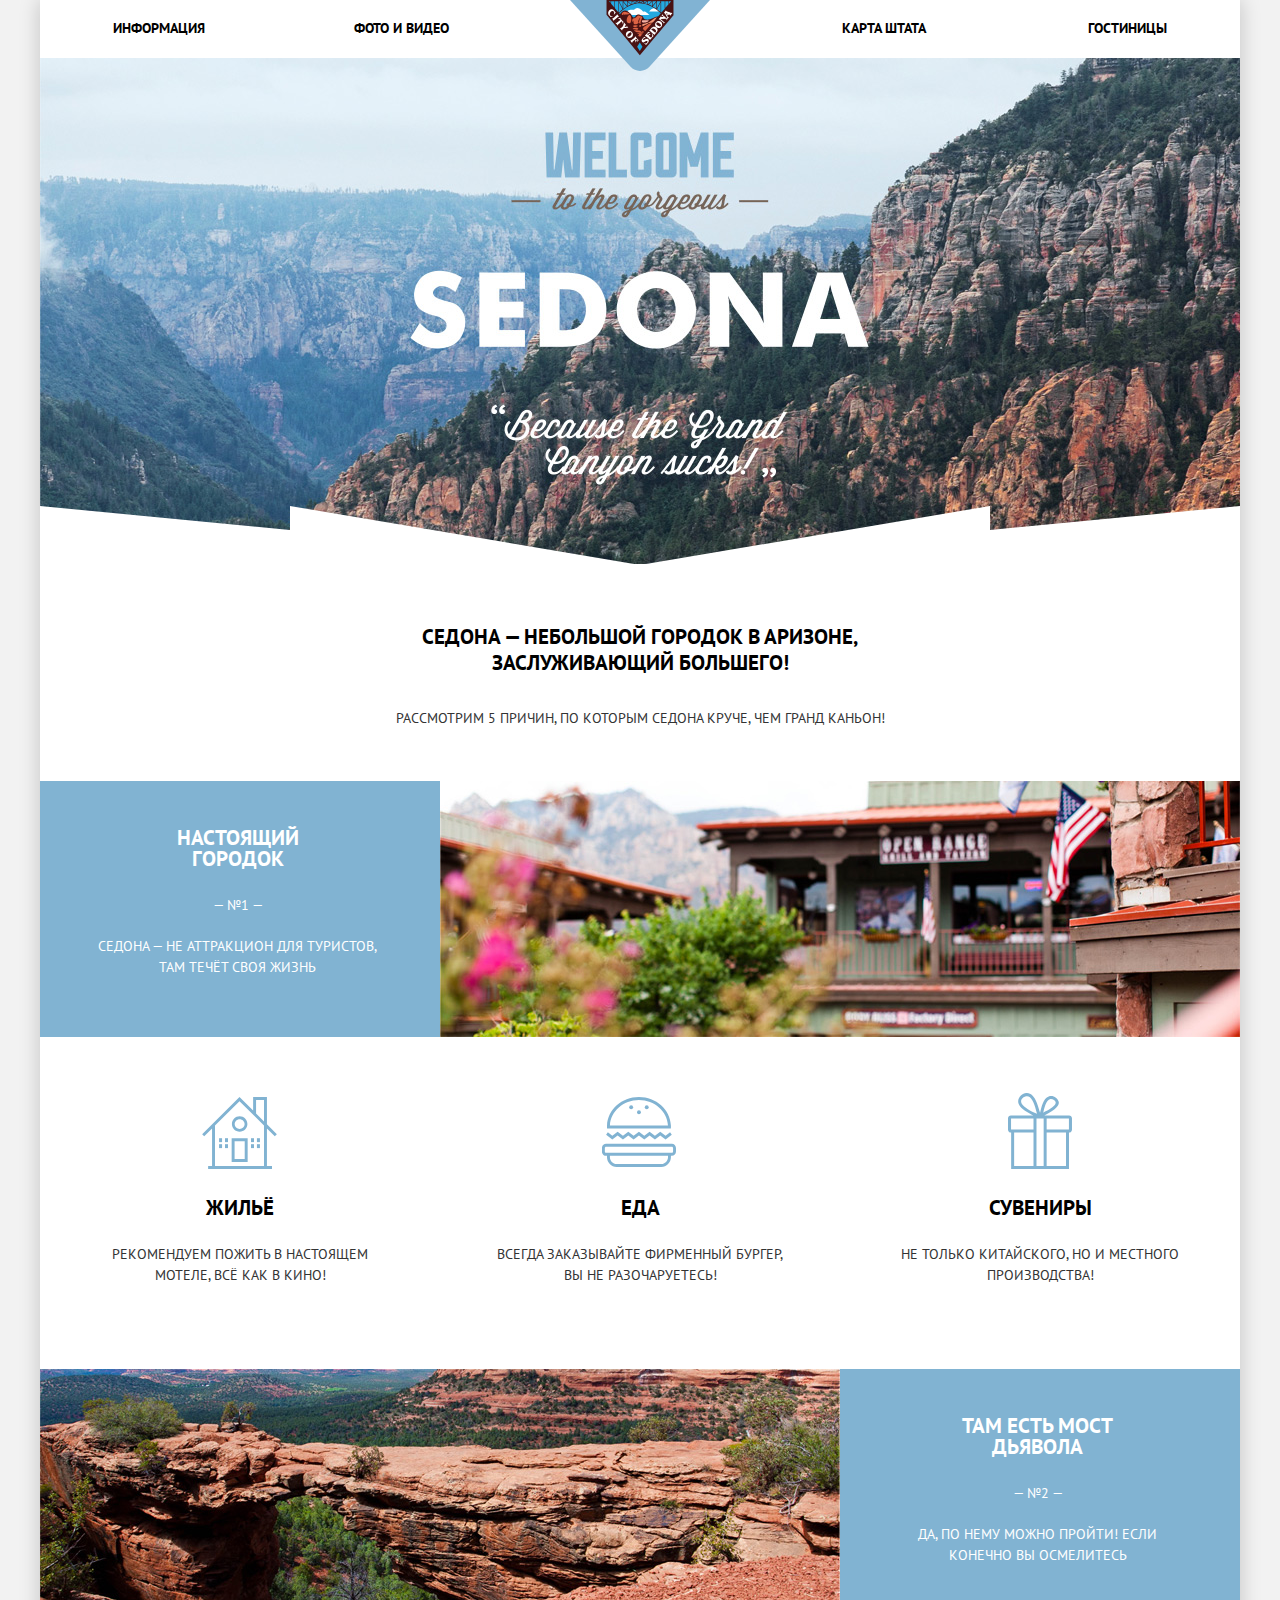
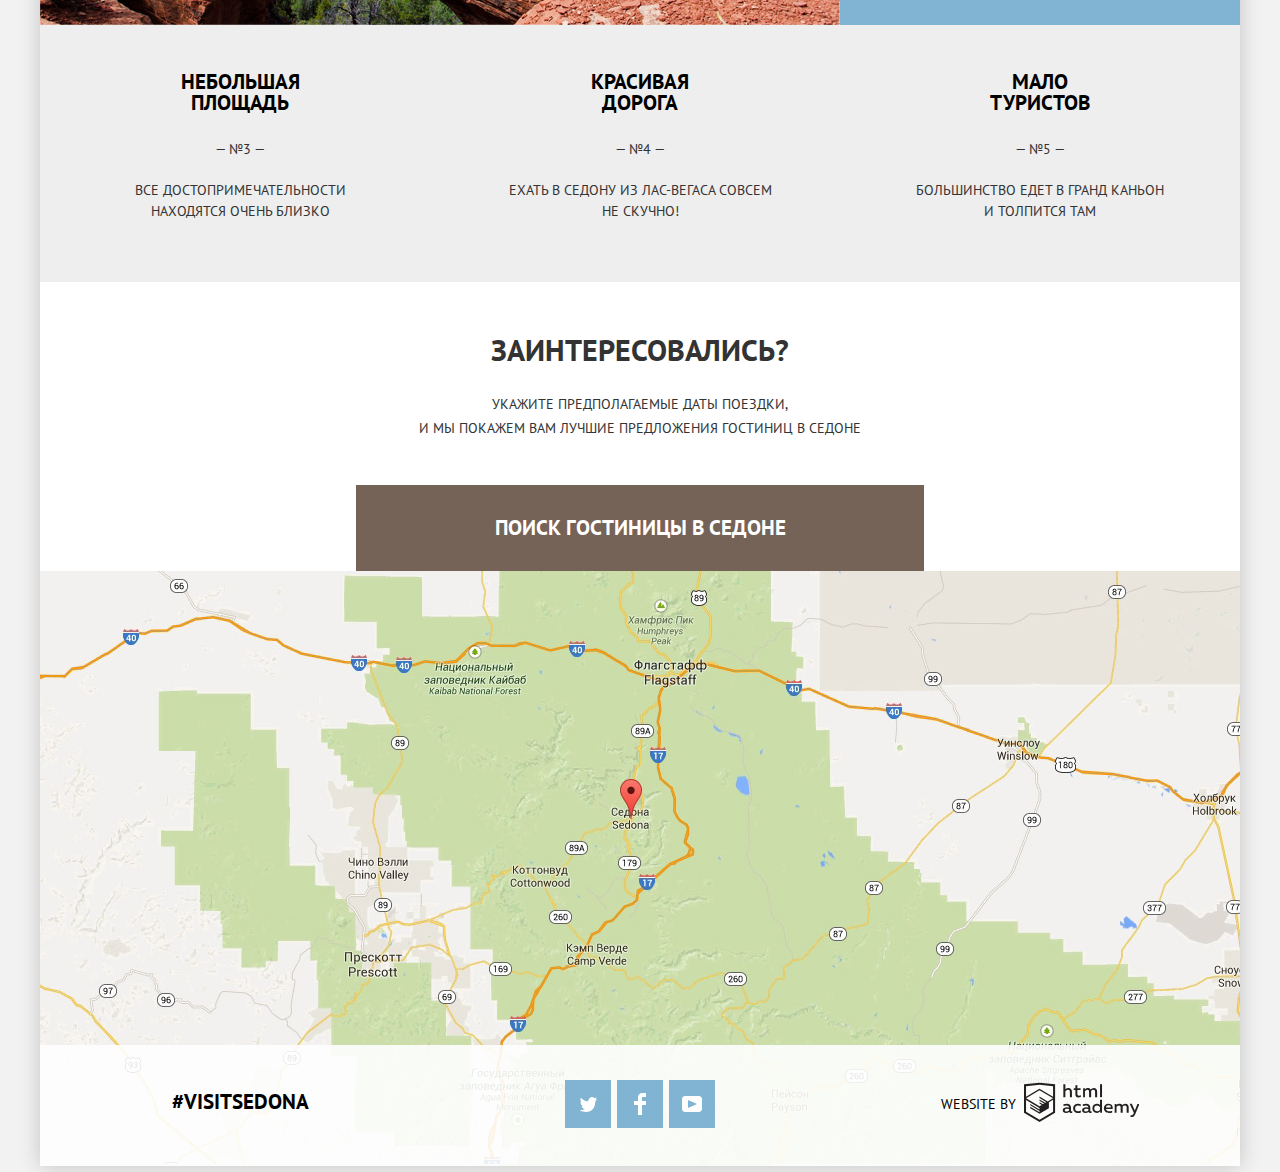
==== commit b2645ff5: "исправления" ====
--- a/index.html
+++ b/index.html
@@ -5,8 +5,8 @@
   <meta charset="utf-8">
   <title>HTML Academy: Седона</title>
   <link href="https://fonts.googleapis.com/css?family=PT+Sans:400,700&amp;subset=cyrillic" rel="stylesheet">
-  <link href="css/normalize.css" rel="stylesheet">
-  <link rel="stylesheet" href="css/style.min.css">
+  <link href="css/normalize.min.css" rel="stylesheet">
+  <link href="css/style.min.css" rel="stylesheet">
 </head>
 
 <body>
@@ -18,7 +18,7 @@
           <img src="img/logo-sedona.svg" alt="Логотип сайта Седона" width="140" height="71">
         </a>
         <ul class="site-nav list-style">
-          <li class="site-nav-current"><a>Информация</a></li>
+          <li><a href="#">Информация</a></li>
           <li><a href="#">Фото и видео</a></li>
           <li><a href="#">Карта штата</a></li>
           <li><a href="hotels.html">Гостиницы</a></li>
@@ -41,8 +41,7 @@
         <ol class="specific-list list-style">
           <li class="specific-item specific-item-wrap">
             <div class="specific-description">
-              <h3>Настоящий<br>
-                городок</h3>
+              <h3>Настоящий городок</h3>
               <span>— №1 —</span>
               <p>Седона — не аттракцион для туристов, там течёт своя жизнь</p>
             </div>
@@ -67,8 +66,7 @@
           </li>
           <li class="specific-item specific-item-height specific-item-wrap">
             <div class="specific-description">
-              <h3>Там есть<br>
-                мост дьявола</h3>
+              <h3>Там есть мост дьявола</h3>
               <span>— №2 —</span>
               <p>Да, по нему можно пройти! Если конечно вы осмелитесь</p>
             </div>
@@ -77,20 +75,17 @@
             </div>
           </li>
           <li class="specific-item specific-item-column">
-            <h3>Небольшая<br>
-              площадь</h3>
+            <h3>Небольшая площадь</h3>
             <span>— №3 —</span>
             <p>Все достопримечательности находятся очень близко</p>
           </li>
           <li class="specific-item specific-item-column">
-            <h3>Красивая<br>
-              дорога</h3>
+            <h3>Красивая дорога</h3>
             <span>— №4 —</span>
             <p>Ехать в Седону из Лас-Вегаса совсем не скучно!</p>
           </li>
           <li class="specific-item specific-item-column">
-            <h3>Мало<br>
-              туристов</h3>
+            <h3>Мало туристов</h3>
             <span>— №5 —</span>
             <p>Большинство едет в гранд каньон и толпится там</p>
           </li>
@@ -103,11 +98,11 @@
           <p>Укажите предполагаемые даты поездки,<br>
             и мы покажем вам лучшие предложения гостиниц в седоне</p>
         </div>
-        <a href="#" class="btn search-btn">Поиск гостиницы в Седоне</a>
+        <a href="form.html" class="btn search-btn">Поиск гостиницы в Седоне</a>
       </section>
 
       <div class="map">
-        <iframe src="https://www.google.com/maps/embed?pb=!1m18!1m12!1m3!1d104770.38018730558!2d-111.86517855273749!3d34.85435832354931!2m3!1f0!2f0!3f0!3m2!1i1024!2i768!4f13.1!3m3!1m2!1s0x872da132f942b00d%3A0x5548c523fa6c8efd!2z0KHQtdC00L7QvdCwLCDQkNGA0LjQt9C-0L3QsCA4NjMzNiwg0KHQqNCQ!5e0!3m2!1sru!2sru!4v1536422608999" width="1200" height="595" style="border:0" allowfullscreen></iframe>
+        <iframe src="https://www.google.com/maps/embed?pb=!1m18!1m12!1m3!1d104770.38018730558!2d-111.86517855273749!3d34.85435832354931!2m3!1f0!2f0!3f0!3m2!1i1024!2i768!4f13.1!3m3!1m2!1s0x872da132f942b00d%3A0x5548c523fa6c8efd!2z0KHQtdC00L7QvdCwLCDQkNGA0LjQt9C-0L3QsCA4NjMzNiwg0KHQqNCQ!5e0!3m2!1sru!2sru!4v1536422608999" width="1200" height="595" allowfullscreen></iframe>
       </div>
     </main>
 
@@ -162,24 +157,20 @@
       <form class="form-search" action="https://echo.htmlacademy.ru" method="post">
         <div class="date">
           <label for="date-in">Дата заезда:</label>
-          <div class="date-input-inner">
-            <input class="icon-calendar" type="text" name="date-in" id="date-in" placeholder="24 апреля 2017">
-              <button class="calendar-svg">
-              <svg xmlns="http://www.w3.org/2000/svg" width="21" height="22" viewBox="0 0 21 22"><path d="M19.251 2.025h-2.845V.648c0-.381-.294-.689-.656-.689-.363 0-.656.308-.656.689v1.377h-3.938V.648c0-.381-.294-.689-.655-.689-.363 0-.657.308-.657.689v1.377H5.906V.648c0-.381-.294-.689-.656-.689-.363 0-.657.308-.657.689v1.377H1.75C.784 2.025 0 2.847 0 3.862v16.302C0 21.179.784 22 1.75 22h17.501c.966 0 1.749-.821 1.749-1.836V3.862c0-1.015-.783-1.837-1.749-1.837zm.437 18.139a.448.448 0 0 1-.437.459H1.75a.45.45 0 0 1-.438-.459V3.862a.45.45 0 0 1 .438-.459h2.844v1.378c0 .381.294.689.657.689.362 0 .656-.308.656-.689V3.403h3.938v1.378c0 .381.294.689.657.689.361 0 .655-.308.655-.689V3.403h3.938v1.378c0 .381.293.689.656.689.362 0 .656-.308.656-.689V3.403h2.845c.241 0 .437.206.437.459v16.302z"/><path d="M4.594 8.225h2.625v2.066H4.594zM4.594 11.668h2.625v2.067H4.594zM4.594 15.112h2.625v2.066H4.594zM9.188 15.112h2.625v2.066H9.188zM9.188 11.668h2.625v2.067H9.188zM9.188 8.225h2.625v2.066H9.188zM13.781 15.112h2.625v2.066h-2.625zM13.781 11.668h2.625v2.067h-2.625zM13.781             8.225h2.625v2.066h-2.625z"/>
-              </svg>
-            </button>
-          </div>
+          <input class="icon-calendar" type="text" name="date-in" id="date-in" placeholder="24 апреля 2017">
+          <button class="calendar-svg" type="button">
+          <svg xmlns="http://www.w3.org/2000/svg" width="21" height="22" viewBox="0 0 21 22"><path d="M19.251 2.025h-2.845V.648c0-.381-.294-.689-.656-.689-.363 0-.656.308-.656.689v1.377h-3.938V.648c0-.381-.294-.689-.655-.689-.363 0-.657.308-.657.689v1.377H5.906V.648c0-.381-.294-.689-.656-.689-.363 0-.657.308-.657.689v1.377H1.75C.784 2.025 0 2.847 0 3.862v16.302C0 21.179.784 22 1.75 22h17.501c.966 0 1.749-.821 1.749-1.836V3.862c0-1.015-.783-1.837-1.749-1.837zm.437 18.139a.448.448 0 0 1-.437.459H1.75a.45.45 0 0 1-.438-.459V3.862a.45.45 0 0 1 .438-.459h2.844v1.378c0 .381.294.689.657.689.362 0 .656-.308.656-.689V3.403h3.938v1.378c0 .381.294.689.657.689.361 0 .655-.308.655-.689V3.403h3.938v1.378c0 .381.293.689.656.689.362 0 .656-.308.656-.689V3.403h2.845c.241 0 .437.206.437.459v16.302z"/><path d="M4.594 8.225h2.625v2.066H4.594zM4.594 11.668h2.625v2.067H4.594zM4.594 15.112h2.625v2.066H4.594zM9.188 15.112h2.625v2.066H9.188zM9.188 11.668h2.625v2.067H9.188zM9.188 8.225h2.625v2.066H9.188zM13.781 15.112h2.625v2.066h-2.625zM13.781 11.668h2.625v2.067h-2.625zM13.781             8.225h2.625v2.066h-2.625z"/>
+          </svg>
+          </button>
         </div>
 
         <div class="date">
           <label for="date-out">Дата выезда:</label>
-          <div class="date-input-inner">
-            <input class="icon-calendar" type="text" name="date-out" id="date-out" placeholder="4 июля 2017">
-            <button class="calendar-svg">
-              <svg xmlns="http://www.w3.org/2000/svg" width="21" height="22" viewBox="0 0 21 22"><path d="M19.251 2.025h-2.845V.648c0-.381-.294-.689-.656-.689-.363 0-.656.308-.656.689v1.377h-3.938V.648c0-.381-.294-.689-.655-.689-.363 0-.657.308-.657.689v1.377H5.906V.648c0-.381-.294-.689-.656-.689-.363 0-.657.308-.657.689v1.377H1.75C.784 2.025 0 2.847 0 3.862v16.302C0 21.179.784 22 1.75 22h17.501c.966 0 1.749-.821 1.749-1.836V3.862c0-1.015-.783-1.837-1.749-1.837zm.437 18.139a.448.448 0 0 1-.437.459H1.75a.45.45 0 0 1-.438-.459V3.862a.45.45 0 0 1 .438-.459h2.844v1.378c0 .381.294.689.657.689.362 0 .656-.308.656-.689V3.403h3.938v1.378c0 .381.294.689.657.689.361 0 .655-.308.655-.689V3.403h3.938v1.378c0 .381.293.689.656.689.362 0 .656-.308.656-.689V3.403h2.845c.241 0 .437.206.437.459v16.302z"/><path d="M4.594 8.225h2.625v2.066H4.594zM4.594 11.668h2.625v2.067H4.594zM4.594 15.112h2.625v2.066H4.594zM9.188 15.112h2.625v2.066H9.188zM9.188 11.668h2.625v2.067H9.188zM9.188 8.225h2.625v2.066H9.188zM13.781 15.112h2.625v2.066h-2.625zM13.781 11.668h2.625v2.067h-2.625zM13.781 8.225h2.625v2.066h-2.625z"/>
-              </svg>
-            </button>
-          </div>
+          <input class="icon-calendar" type="text" name="date-out" id="date-out" placeholder="4 июля 2017">
+          <button class="calendar-svg" type="button">
+            <svg xmlns="http://www.w3.org/2000/svg" width="21" height="22" viewBox="0 0 21 22"><path d="M19.251 2.025h-2.845V.648c0-.381-.294-.689-.656-.689-.363 0-.656.308-.656.689v1.377h-3.938V.648c0-.381-.294-.689-.655-.689-.363 0-.657.308-.657.689v1.377H5.906V.648c0-.381-.294-.689-.656-.689-.363 0-.657.308-.657.689v1.377H1.75C.784 2.025 0 2.847 0 3.862v16.302C0 21.179.784 22 1.75 22h17.501c.966 0 1.749-.821 1.749-1.836V3.862c0-1.015-.783-1.837-1.749-1.837zm.437 18.139a.448.448 0 0 1-.437.459H1.75a.45.45 0 0 1-.438-.459V3.862a.45.45 0 0 1 .438-.459h2.844v1.378c0 .381.294.689.657.689.362 0 .656-.308.656-.689V3.403h3.938v1.378c0 .381.294.689.657.689.361 0 .655-.308.655-.689V3.403h3.938v1.378c0 .381.293.689.656.689.362 0 .656-.308.656-.689V3.403h2.845c.241 0 .437.206.437.459v16.302z"/><path d="M4.594 8.225h2.625v2.066H4.594zM4.594 11.668h2.625v2.067H4.594zM4.594 15.112h2.625v2.066H4.594zM9.188 15.112h2.625v2.066H9.188zM9.188 11.668h2.625v2.067H9.188zM9.188 8.225h2.625v2.066H9.188zM13.781 15.112h2.625v2.066h-2.625zM13.781 11.668h2.625v2.067h-2.625zM13.781 8.225h2.625v2.066h-2.625z"/>
+            </svg>
+          </button>
         </div>
 
         <div class="people">
@@ -189,7 +180,7 @@
               <rect width="12" height="3" fill="#a9a9a9" />
             </svg>
           </button>
-          <input class="people-count" type="text" name="adult-count" id="adult">
+          <input class="people-count" type="text" name="adult-count" id="adult" value="2">
           <button class="people-btn" type="button">
             <svg class="plus" xmlns="http://www.w3.org/2000/svg" width="12" height="12" viewBox="0 0 11 11">
               <rect width="12" height="3" fill="#a9a9a9" y="4"/>
@@ -202,7 +193,7 @@
               <rect width="12" height="3" fill="#a9a9a9" />
             </svg>
           </button>
-          <input class="people-count" type="text" name="child-count" id="child">
+          <input class="people-count" type="text" name="child-count" id="child" value="0">
           <button class="people-btn" type="button">
             <svg class="plus" xmlns="http://www.w3.org/2000/svg" width="11" height="11" viewBox="0 0 11 11">
               <rect width="12" height="3" fill="#a9a9a9" y="4"/>
--- a/css/style.min.css
+++ b/css/style.min.css
@@ -1 +1 @@
-@keyframes move{0%{transform:translateY(-85px);opacity:0}10%{transform:translateY(-75px);opacity:.2}20%{transform:translateY(-65px);opacity:.3}30%{transform:translateY(-55px);opacity:.4}40%{transform:translateY(-45px);opacity:.5}50%{transform:translateY(-35px);opacity:.6}60%{transform:translateY(-25px);opacity:.7}70%{transform:translateY(-15px);opacity:.8}80%{transform:translateY(-5px);opacity:.9}to{transform:translateY(0);opacity:1}}body{margin:0;padding:0;font-family:'PT Sans',Arial,sans-serif;font-size:14px;line-height:21px;font-weight:400;color:#333;text-transform:uppercase;background-color:#f2f2f2}a{text-decoration:none}img{max-width:100%;height:auto}.container{position:relative;width:1200px;margin:0 auto;background-color:#fff;-webkit-box-shadow:0 0 20px 0 rgba(0,1,1,.2);box-shadow:0 0 20px 0 rgba(0,1,1,.2)}.wrapper-hotels{background-color:#fefefe}.visually-hidden:not(:focus):not(:active),input[type=checkbox].visually-hidden,input[type=radio].visually-hidden{position:absolute;clip:rect(1px 1px 1px 1px);clip:rect(1px,1px,1px,1px);padding:0;border:0;height:1px;width:1px;overflow:hidden}.main-header-bg{min-height:564px;background-color:#94bfd9;background-image:url(../img/polygon.svg),url(../img/bg.jpg);background-repeat:no-repeat,no-repeat;background-position:center 506px,top}.list-style{margin:0;padding:0;list-style:none}.btn{font-size:14px;line-height:21px;text-align:center;vertical-align:middle;text-transform:uppercase;color:#fff}.main-nav{position:relative;display:-webkit-box;display:-ms-flexbox;display:flex;font-size:14px;line-height:26px;font-weight:700;color:#000;background-color:#fff;z-index:10}.main-header-logo{position:absolute;left:530px}.site-nav{display:-webkit-box;display:-ms-flexbox;display:flex;-ms-flex-wrap:wrap;flex-wrap:wrap;-webkit-box-pack:justify;-ms-flex-pack:justify;justify-content:space-between;min-width:1055px;margin:0 auto}.site-nav li{width:130px;padding-top:15px;padding-bottom:17px}.site-nav li:nth-child(2){margin-right:200px}.site-nav li:nth-child(n+2){text-align:right}.site-nav li:nth-child(-n+2){text-align:left}.site-nav a{color:#000}.site-nav a:focus,.site-nav a:hover{color:#81b3d2}.site-nav a:active{color:rgba(0,0,0,.3)}.site-nav-current a,.site-nav-current a:active,.site-nav-current a:hover{color:#766357}.wrapper-promo{display:-webkit-box;display:-ms-flexbox;display:flex;background-color:#fff}.promo{width:575px;padding-top:60px;padding-bottom:50px;margin:auto;text-align:center}.promo h2,.promo p{margin:0 0 29px;font-size:21px;line-height:26px;color:#000}.promo p{margin:0;font-size:14px;color:#333}.specific-list{-ms-flex-wrap:wrap}.specific-item-wrap,.specific-list,.specific-sub-list{display:-webkit-box;display:-ms-flexbox;display:flex;flex-wrap:wrap}.specific-item-wrap{-ms-flex-wrap:wrap}.specific-item{text-align:center}.specific-item h3,.specific-sub-list h3{margin:0 0 26px;font-size:21px;line-height:21px;color:#000}.specific-item-column{-webkit-box-sizing:border-box;box-sizing:border-box;width:400px;padding:46px 75px 60px;text-align:center;background-color:#eee}.specific-item-column:nth-child(even){padding-left:60px;padding-right:60px}.specific-sub-item{position:relative;-webkit-box-sizing:border-box;box-sizing:border-box;width:400px;padding:160px 55px 83px;text-align:center;background-color:#fff}.specific-sub-item::before{content:"";position:absolute;top:60px;left:162px;width:75px;height:72px;background-image:url(../img/icon-1.svg);background-repeat:no-repeat;background-position:0 0}.specific-sub-item:nth-child(2)::before{background-image:url(../img/icon-3.svg)}.specific-sub-item:nth-child(3)::before{top:56px;left:168px;width:64px;height:76px;background-image:url(../img/icon-2.svg)}.specific-item p{margin:20px 0 0}.specific-img{width:800px;height:256px}.specific-img-order{-webkit-box-ordinal-group:0;-ms-flex-order:-1;order:-1}.specific-description{-webkit-box-sizing:border-box;box-sizing:border-box;width:400px;padding-top:46px;padding-left:45px;padding-right:50px;color:#fff;background-color:#81b3d2}.specific-description h3{font-size:21px;line-height:21px;color:#fff}.search{display:-webkit-box;display:-ms-flexbox;display:flex;-webkit-box-orient:vertical;-webkit-box-direction:normal;-ms-flex-direction:column;flex-direction:column;background-color:#fff}.search-promo{width:570px;margin:auto;padding-top:50px;padding-left:312px;padding-right:312px;text-align:center}.search-btn,.search-promo .search-title{margin:0 0 25px;font-size:30px;line-height:36px;font-weight:700}.search-promo p{margin:0 0 45px;font-size:14px;line-height:24px}.search-btn{display:block;-webkit-box-sizing:border-box;box-sizing:border-box;width:568px;padding:30px 138px;margin:auto;font-size:21px;line-height:26px;background-color:#766357}.search-btn:hover{background-color:#604e43}.search-btn:active{color:rgba(255,255,255,.3);background-color:#503e33}.map,.map img{width:1200px;height:595px}.main-footer{display:-webkit-box;display:-ms-flexbox;display:flex;-webkit-box-pack:justify;-ms-flex-pack:justify;justify-content:space-between;-webkit-box-align:center;-ms-flex-align:center;align-items:center;padding:35px 0;text-align:center;background-color:#fefefe}.main-footer-index{position:absolute;bottom:0;background-color:rgba(254,254,254,.9)}.main-footer p{width:400px;margin:0;font-size:21px;line-height:26px;font-weight:700;color:#000;-ms-flex-item-align:center;-ms-grid-row-align:center;align-self:center}.main-footer p:first-child{padding-bottom:7px}.social-btn,.social-list{display:-webkit-box;display:-ms-flexbox;display:flex;-webkit-box-pack:center;-ms-flex-pack:center;justify-content:center}.social-list{-ms-flex-wrap:wrap;flex-wrap:wrap;padding-bottom:3px;width:400px}.social-btn{-webkit-box-align:center;-ms-flex-align:center;align-items:center;width:46px;height:48px;margin-right:6px;background-color:#81b3d2}.social-item:last-child a{margin-right:0}.social-btn:hover{background-color:#669ec0}.social-btn:active{background-color:#5496bd}.social-btn:active path{fill:rgba(255,255,255,.3)}.footer-logo{display:-webkit-box;display:-ms-flexbox;display:flex;-webkit-box-pack:center;-ms-flex-pack:center;justify-content:center;-webkit-box-align:center;-ms-flex-align:center;align-items:center;margin:0;width:400px}.logo-htmlacademy path,.logo-htmlacademy rect{fill:#231f20}.logo-htmlacademy:hover path,.logo-htmlacademy:hover rect{fill:#81b3d2}.logo-htmlacademy:active path,.logo-htmlacademy:active rect{fill:#bdbbbc}.social-btn:focus{outline:0;-webkit-box-shadow:inset 0 0 0 2px #146da4;box-shadow:inset 0 0 0 2px #146da4}.footer-logo b{display:inline-block;margin-right:8px;padding-bottom:3px;vertical-align:middle;font-size:14px;line-height:26px;font-weight:400;color:#000}.modal{display:none}.modal-show{position:absolute;display:block;bottom:202px;left:50%;-webkit-box-sizing:border-box;box-sizing:border-box;width:568px;padding:54px;margin-left:-285px;background-color:#fff;animation-name:move;animation-duration:.6s}.form-search,.form-search input[type=text]{font-family:inherit;font-size:14px;line-height:26px;color:#000}.form-search{width:460px;font-weight:700;margin:0}.form-search input[type=text]{-webkit-box-sizing:border-box;box-sizing:border-box;background-color:#f2f2f2;border:0;outline:0}.form-search input[type=text]:hover{background-color:#ebebeb;outline:0}.form-search input[type=text]:focus{background-color:#fff;color:#000;outline:0;-webkit-box-shadow:inset 0 0 0 2px #e5e5e5;box-shadow:inset 0 0 0 2px #e5e5e5}.form-search input[type=text]::-moz-placeholder{font-size:14px;line-height:26px;font-weight:700;text-transform:uppercase;color:#000}.form-search input[type=text]::-webkit-input-placeholder{font-size:14px;line-height:26px;font-weight:700;text-transform:uppercase;color:#000}.form-search input[type=text]:-ms-input-placeholder,.form-search input[type=text]::-ms-input-placeholder{font-size:14px;line-height:26px;font-weight:700;text-transform:uppercase;color:#000}.form-search input[type=text]::placeholder{font-size:14px;line-height:26px;font-weight:700;text-transform:uppercase;color:#000}.date{position:relative;display:-webkit-box;display:-ms-flexbox;display:flex;-webkit-box-pack:justify;-ms-flex-pack:justify;justify-content:space-between;-webkit-box-align:center;-ms-flex-align:center;align-items:center;margin-bottom:29px}.icon-calendar{-webkit-box-sizing:border-box;box-sizing:border-box;width:307px;padding:5px 0 7px 12px}.date-input-inner{display:-webkit-box;display:-ms-flexbox;display:flex;width:347px}.calendar-svg{width:38px;height:38px;border:0;margin:0;background-color:#f2f2f2}.arrow path,.calendar-svg path{fill:#cacaca}.calendar-svg:hover path,.people-btn:hover rect{fill:#000}.arrow.active path,.arrow:active path,.calendar-svg:active path,.people-btn:active rect{fill:#81b3d2}.people{position:relative;display:-webkit-inline-box;display:-ms-inline-flexbox;display:inline-flex;-webkit-box-align:center;-ms-flex-align:center;align-items:center;-ms-flex-wrap:wrap;flex-wrap:wrap;margin-bottom:51px}.people-count{-webkit-box-sizing:border-box;box-sizing:border-box;width:38px;min-height:38px;padding-top:6px;padding-bottom:6px;font:inherit;text-align:center}.people-btn{width:38px;height:38px;border:0;background-color:#f2f2f2;position:relative}.people-btn svg{position:absolute;top:18px;left:12px}.people-btn .plus{top:14px}.people label[for=adult]{margin-right:43px}.people label[for=child]{margin-right:26px;margin-left:53px}.form-search-btn{width:100%;border:0;padding-top:18px;padding-bottom:17px;font-family:inherit;font-size:21px;line-height:26px;font-weight:700;background-color:#81b3d2}.form-search-btn:hover{background-color:#669ec0}.form-search-btn:active{color:rgba(255,255,255,.3);background-color:#5496bd}.form-filter-section{background:#668eb6 url(../img/filter-bg.jpg) no-repeat center -60px}.form-filter{display:-webkit-box;display:-ms-flexbox;display:flex;margin:auto;padding-top:26px;padding-bottom:5px;width:1060px;font-size:14px;line-height:21px;color:#fff}.form-filter fieldset{width:252px;padding:0;border:0}.form-filter legend{margin-bottom:26px;font-size:16px;line-height:21px;font-weight:600}.form-filter input[type=text]{color:#fff;background-color:transparent;border:0}.checkbox-filter{position:relative;padding-left:40px;cursor:pointer}.checkbox-filter input[type=checkbox]+.checkbox-indicator{position:absolute;top:-2px;left:0;width:23px;height:23px;background-image:url(../img/checkbox-off.svg)}.checkbox-filter input[type=checkbox]:checked+.checkbox-indicator{width:27px;background-image:url(../img/checkbox-on.svg)}.checkbox-filter input[type=checkbox]:disabled+.checkbox-indicator{opacity:.5}.checkbox-filter input[type=checkbox]:checked:focus+.checkbox-indicator,.checkbox-filter input[type=checkbox]:focus+.checkbox-indicator{-webkit-box-shadow:0 0 3px 3px #64a8d2;box-shadow:0 0 3px 3px #64a8d2}.form-filter-item{margin-bottom:25px}.form-filter .filter-range{width:318px;margin-left:auto}.filter-range legend{margin-bottom:11px;font-size:16px;line-height:21px;font-weight:700}.price-controls{position:relative;height:32px;margin-bottom:20px;border:2px solid #fff;border-radius:2px;font-size:0}.price-controls::after{content:"";position:absolute;top:50%;left:50%;width:2px;height:22px;background:#fff;-webkit-transform:translate(-50%,-50%);-ms-transform:translate(-50%,-50%);transform:translate(-50%,-50%)}.price-controls label{display:inline-block;font-size:14px;line-height:32px;vertical-align:top;cursor:pointer}.price-controls .min-price{width:90px;padding-left:65px}.price-controls .max-price{width:90px;padding-left:60px}.price-controls input{width:50px;height:32px;margin:0;color:inherit;border:0}.range-controls{position:relative;margin-bottom:31px}.range-controls .scale{height:2px;background:rgba(255,255,255,.3)}.range-controls .bar{width:80%;height:2px;background:#fff}.toggle{position:absolute;top:-9px;padding:2px;background:#ababab;border:8px solid #fff;border-radius:50%;-webkit-box-shadow:0 2px 1px 0 rgba(0,1,1,.2);box-shadow:0 2px 1px 0 rgba(0,1,1,.2);cursor:pointer}.min-toggle{left:0}.max-toggle{left:80%}.toggle:hover{border:9px solid #fff}.form-filter-btn{display:block;margin-left:85px;padding:6px 34px;font-size:14px;line-height:21px;color:#fff;text-transform:uppercase;text-align:center;background:0 0;border:2px solid #fff;border-radius:2px;cursor:pointer}.form-filter-btn:hover{color:#000;background-color:#fff}.result{display:-webkit-box;display:-ms-flexbox;display:flex;-webkit-box-align:center;-ms-flex-align:center;align-items:center}.find{margin:30px 47px 31px 0;font-size:21px;line-height:26px;font-weight:700;color:#000}.sorting{display:-webkit-box;display:-ms-flexbox;display:flex;-webkit-box-pack:justify;-ms-flex-pack:justify;justify-content:space-between;width:892px}.sorting-type{width:528px}.sorting-toggle{display:-webkit-box;display:-ms-flexbox;display:flex;width:240px;-webkit-box-pack:end;-ms-flex-pack:end;justify-content:flex-end}.arrow:not(.active):hover path{fill:#231f20}.toggle-down{margin-left:12px}.sorting-item,.sorting-title{font-size:12px;line-height:18px}.sorting-title{color:#000;margin-right:36px}.sorting-item{margin-right:30px;color:rgba(0,0,0,.3);border-bottom:1px dotted #81b3d2}.sorting-item:last-of-type{margin-right:0}.sorting-item.active{color:#81b3d2;border:0}.sorting-item:hover{color:#81b3d2}.sorting-item:active{color:#000;border:0}.container-hotels,.hotels-list{display:-webkit-box;display:-ms-flexbox;display:flex;-ms-flex-wrap:wrap;flex-wrap:wrap;-webkit-box-align:center;-ms-flex-align:center;align-items:center}.hotels-list{-webkit-box-pack:center;-ms-flex-pack:center;justify-content:center}.container-hotels{width:1056px;margin:0 auto}.hotels-item{padding-top:25px}.hotels-item:nth-child(1){padding-top:0}.hotels-item:nth-child(1)::before{content:"";display:block;margin:0 0 25px;height:1px;width:1200px;background-color:#e5e5e5}.hotels-item::after{content:"";display:block;margin:25px 0 0;height:1px;width:1200px;background-color:#e5e5e5}.hotels-img{width:135px;height:90px;margin:0 31px 0 0}.hotels-img a{display:block;width:135px;height:90px}.hotels-info{-webkit-box-sizing:border-box;box-sizing:border-box;display:-webkit-box;display:-ms-flexbox;display:flex;-ms-flex-wrap:wrap;flex-wrap:wrap;width:280px;margin-bottom:5px}.hotels-title{margin:0 0 8px}.hotels-title a{color:#000;font-size:21px;line-height:26px}.hotels-description,.hotels-reserve{display:-webkit-box;display:-ms-flexbox;display:flex;-ms-flex-wrap:wrap;flex-wrap:wrap;margin:0}.hotels-description span,.hotels-reserve span{margin-bottom:3px}.hotels-description{max-width:112px;margin-right:5px;overflow:hidden}.hotels-reserve{max-width:146px;overflow:hidden}.hotels-btn{display:block;padding:3px 17px;font-weight:700;margin-top:10px}.info-btn{background-color:#81b3d2}.info-btn:hover{background-color:#669ec0}.info-btn:active{background-color:#5496bd;color:rgba(255,255,255,.3)}.reserv-btn{background-color:#766357}.reserv-btn:hover{background-color:#604e43}.reserv-btn:active{background-color:#503e33;color:rgba(255,255,255,.3)}.hotels-score{display:-webkit-box;display:-ms-flexbox;display:flex;-ms-flex-wrap:wrap;flex-wrap:wrap;-webkit-box-pack:end;-ms-flex-pack:end;justify-content:flex-end;min-height:95px;width:120px;margin:0 0 0 auto}.star::before{content:"";width:17px;height:17px;background-image:url(../img/star.svg);background-repeat:space;background-position:right}.star-one::before{width:89px}.star-two::before{width:65px}.star-three::before{width:42px}.hotels-score .rating{display:block;width:110px;padding:3px 0;margin-top:40%;margin-bottom:3px;text-align:center;background-color:#f2f2f2}
+@keyframes move{0%{transform:translateY(-85px);opacity:0}10%{transform:translateY(-75px);opacity:.2}20%{transform:translateY(-65px);opacity:.3}30%{transform:translateY(-55px);opacity:.4}40%{transform:translateY(-45px);opacity:.5}50%{transform:translateY(-35px);opacity:.6}60%{transform:translateY(-25px);opacity:.7}70%{transform:translateY(-15px);opacity:.8}80%{transform:translateY(-5px);opacity:.9}to{transform:translateY(0);opacity:1}}@keyframes shake{0%,to{transform:translateX(0)}10%,30%,50%,70%,90%{transform:translateX(-10px)}20%,40%,60%,80%{transform:translateX(10px)}}body{margin:0;padding:0;font-family:"PT Sans",Arial,sans-serif;font-size:14px;line-height:21px;font-weight:400;color:#333;text-transform:uppercase;background-color:#f2f2f2}a{text-decoration:none}img{max-width:100%;height:auto}.container{position:relative;width:1200px;margin:0 auto;background-color:#fff;-webkit-box-shadow:0 0 20px 0 rgba(0,1,1,.2);box-shadow:0 0 20px 0 rgba(0,1,1,.2)}.wrapper-hotels{background-color:#fefefe}.visually-hidden:not(:focus):not(:active),input[type=checkbox].visually-hidden,input[type=radio].visually-hidden{position:absolute;clip:rect(1px 1px 1px 1px);clip:rect(1px,1px,1px,1px);padding:0;border:0;height:1px;width:1px;overflow:hidden}.main-header-bg{min-height:564px;background-color:#94bfd9;background-image:url(../img/polygon.svg),url(../img/bg.jpg);background-repeat:no-repeat,no-repeat;background-position:center 506px,top}.list-style{margin:0;padding:0;list-style:none}.btn{font-size:14px;line-height:21px;text-align:center;vertical-align:middle;text-transform:uppercase;color:#fff}.main-nav{position:relative;display:-webkit-box;display:-ms-flexbox;display:flex;font-size:14px;line-height:26px;font-weight:700;color:#000;background-color:#fff;z-index:10}.main-header-logo{position:absolute;left:530px}.site-nav{display:-webkit-box;display:-ms-flexbox;display:flex;-ms-flex-wrap:wrap;flex-wrap:wrap;-webkit-box-pack:justify;-ms-flex-pack:justify;justify-content:space-between;min-width:1055px;margin:0 auto}.site-nav li{width:130px;padding-top:15px;padding-bottom:17px}.site-nav li:nth-child(2){margin-right:200px}.site-nav li:nth-child(n+2){text-align:right}.site-nav li:nth-child(-n+2){text-align:left}.site-nav a{color:#000}.site-nav a:focus,.site-nav a:hover{color:#81b3d2}.site-nav a:active{color:rgba(0,0,0,.3)}.site-nav-current a,.site-nav-current a:active,.site-nav-current a:hover{color:#766357}.wrapper-promo{display:-webkit-box;display:-ms-flexbox;display:flex;background-color:#fff}.promo{width:575px;padding-top:60px;padding-bottom:50px;margin:auto;text-align:center}.promo h2,.promo p{margin:0 0 29px;font-size:21px;line-height:26px;color:#000}.promo p{margin:0;font-size:14px;color:#333}.specific-list{-ms-flex-wrap:wrap}.specific-item-wrap,.specific-list,.specific-sub-list{display:-webkit-box;display:-ms-flexbox;display:flex;flex-wrap:wrap}.specific-item-wrap{-ms-flex-wrap:wrap}.specific-item{text-align:center}.specific-item h3,.specific-sub-item h3{max-width:151px;margin:0 auto 26px;font-size:21px;line-height:21px;text-align:center;color:#000}.specific-item-column{-webkit-box-sizing:border-box;box-sizing:border-box;width:400px;padding:46px 75px 60px;text-align:center;background-color:#eee}.specific-item-column:nth-child(even){padding-left:60px;padding-right:60px}.specific-sub-item{position:relative;-webkit-box-sizing:border-box;box-sizing:border-box;width:400px;padding:160px 55px 83px;text-align:center;background-color:#fff}.specific-sub-item::before{content:"";position:absolute;top:60px;left:162px;width:75px;height:72px;background-image:url(../img/icon-1.svg);background-repeat:no-repeat;background-position:0 0}.specific-sub-item:nth-child(2)::before{background-image:url(../img/icon-3.svg)}.specific-sub-item:nth-child(3)::before{top:56px;left:168px;width:64px;height:76px;background-image:url(../img/icon-2.svg)}.specific-item p{margin:20px 0 0}.specific-img{width:800px;height:256px}.specific-img-order{-webkit-box-ordinal-group:0;-ms-flex-order:-1;order:-1}.specific-description{-webkit-box-sizing:border-box;box-sizing:border-box;width:400px;padding-top:46px;padding-left:45px;padding-right:50px;color:#fff;background-color:#81b3d2}.specific-description h3{color:#fff}.search{display:-webkit-box;display:-ms-flexbox;display:flex;-webkit-box-orient:vertical;-webkit-box-direction:normal;-ms-flex-direction:column;flex-direction:column;background-color:#fff}.search-promo{width:570px;margin:auto;padding-top:50px;padding-left:312px;padding-right:312px;text-align:center}.search-btn,.search-promo .search-title{margin:0 0 24px;font-size:30px;line-height:36px;font-weight:700}.search-promo p{margin:0 0 45px;font-size:14px;line-height:24px}.search-btn{display:block;-webkit-box-sizing:border-box;box-sizing:border-box;width:568px;padding:30px 138px;margin:auto;font-size:21px;line-height:26px;background-color:#766357}.search-btn:hover{background-color:#604e43}.search-btn:active{color:rgba(255,255,255,.3);background-color:#503e33}.map,.map img{width:1200px;height:595px;background-color:#f2f1ef;background-image:url(../img/map.jpg)}.map iframe{border:0}.main-footer{display:-webkit-box;display:-ms-flexbox;display:flex;-webkit-box-pack:justify;-ms-flex-pack:justify;justify-content:space-between;-webkit-box-align:center;-ms-flex-align:center;align-items:center;padding:35px 0;text-align:center;background-color:#fefefe}.main-footer-index{position:absolute;bottom:0;background-color:rgba(254,254,254,.9)}.main-footer p{width:400px;margin:0;font-size:21px;line-height:26px;font-weight:700;color:#000;-ms-flex-item-align:center;-ms-grid-row-align:center;align-self:center}.main-footer p:first-child{padding-bottom:7px}.social-btn,.social-list{display:-webkit-box;display:-ms-flexbox;display:flex;-webkit-box-pack:center;-ms-flex-pack:center;justify-content:center}.social-list{-ms-flex-wrap:wrap;flex-wrap:wrap;padding-bottom:3px;width:400px}.social-btn{-webkit-box-align:center;-ms-flex-align:center;align-items:center;width:46px;height:48px;margin-right:6px;background-color:#81b3d2}.social-item:last-child a{margin-right:0}.social-btn:hover{background-color:#669ec0}.social-btn:active{background-color:#5496bd}.social-btn:active path{fill:rgba(255,255,255,.3)}.footer-logo{display:-webkit-box;display:-ms-flexbox;display:flex;-webkit-box-pack:center;-ms-flex-pack:center;justify-content:center;-webkit-box-align:center;-ms-flex-align:center;align-items:center;margin:0;width:400px}.logo-htmlacademy path,.logo-htmlacademy rect{fill:#231f20}.logo-htmlacademy:hover path,.logo-htmlacademy:hover rect{fill:#81b3d2}.logo-htmlacademy:active path,.logo-htmlacademy:active rect{fill:#bdbbbc}.social-btn:focus{outline:0;-webkit-box-shadow:inset 0 0 0 2px #146da4;box-shadow:inset 0 0 0 2px #146da4}.footer-logo b{display:inline-block;margin-right:8px;padding-bottom:3px;vertical-align:middle;font-size:14px;line-height:26px;font-weight:400;color:#000}.modal{display:none}.modal-show{position:absolute;display:block;bottom:202px;left:50%;-webkit-box-sizing:border-box;box-sizing:border-box;width:568px;padding:55px;margin-left:-284px;background-color:#fff;animation-name:move;animation-duration:.6s}.modal-error{animation-name:shake;animation-duration:.6s}.form-search,.form-search input[type=text]{font-family:inherit;font-size:14px;line-height:26px;color:#000}.form-search{width:460px;font-weight:700;margin:0}.form-search input[type=text]{-webkit-box-sizing:border-box;box-sizing:border-box;background-color:#f2f2f2;border:0;outline:0}.form-search input[type=text]:hover{background-color:#ebebeb;outline:0}.form-search input[type=text]:focus{background-color:#fff;color:#000;outline:0;-webkit-box-shadow:inset 0 0 0 2px #e5e5e5;box-shadow:inset 0 0 0 2px #e5e5e5}.form-search input[type=text]::-moz-placeholder{font-size:14px;line-height:26px;font-weight:700;text-transform:uppercase;color:#000}.form-search input[type=text]::-webkit-input-placeholder{font-size:14px;line-height:26px;font-weight:700;text-transform:uppercase;color:#000}.form-search input[type=text]:-ms-input-placeholder,.form-search input[type=text]::-ms-input-placeholder{font-size:14px;line-height:26px;font-weight:700;text-transform:uppercase;color:#000}.form-search input[type=text]::placeholder{font-size:14px;line-height:26px;font-weight:700;text-transform:uppercase;color:#000}.date{position:relative;display:-webkit-box;display:-ms-flexbox;display:flex;-webkit-box-pack:justify;-ms-flex-pack:justify;justify-content:space-between;-webkit-box-align:center;-ms-flex-align:center;align-items:center;margin-bottom:29px}.date .icon-calendar{position:relative;-webkit-box-sizing:border-box;box-sizing:border-box;width:345px;padding:5px 0 7px 12px;height:38px}.calendar-svg{position:absolute;right:10px;top:7px;width:21px;height:22px;border:0;margin:0;padding:0;background-color:transparent}.calendar-svg:active,.calendar-svg:hover{cursor:pointer}.calendar-svg:focus{outline:0;-webkit-box-shadow:0 0 1px 1px #81b3d2;box-shadow:0 0 1px 1px #81b3d2}.arrow path,.calendar-svg path{fill:#cacaca}.calendar-svg:hover path,.people-btn:hover rect{fill:#000}.arrow.active path,.arrow:active path,.calendar-svg:active path,.people-btn:active rect{fill:#81b3d2}.people{position:relative;display:-webkit-inline-box;display:-ms-inline-flexbox;display:inline-flex;-webkit-box-align:center;-ms-flex-align:center;align-items:center;-ms-flex-wrap:wrap;flex-wrap:wrap;margin-bottom:53px}.people-count{-webkit-box-sizing:border-box;box-sizing:border-box;width:38px;min-height:38px;padding-top:6px;padding-bottom:6px;font:inherit;text-align:center}.people-btn{width:38px;height:38px;border:0;background-color:#f2f2f2;position:relative}.people-btn svg{position:absolute;top:18px;left:12px}.people-btn .plus{top:14px}.people label[for=adult]{margin-right:43px}.people label[for=child]{margin-right:26px;margin-left:53px}.form-search-btn{width:100%;border:0;padding-top:15px;padding-bottom:17px;font-family:inherit;font-size:21px;line-height:26px;font-weight:700;background-color:#81b3d2}.form-search-btn:hover{background-color:#669ec0}.form-search-btn:active{color:rgba(255,255,255,.3);background-color:#5496bd}.form-filter-section{background:#668eb6 url(../img/filter-bg.jpg) no-repeat center -60px}.form-filter{display:-webkit-box;display:-ms-flexbox;display:flex;margin:auto;padding-top:26px;padding-bottom:5px;width:1060px;font-size:14px;line-height:21px;color:#fff}.form-filter fieldset{width:252px;padding:0;border:0}.form-filter legend{margin-bottom:26px;font-size:16px;line-height:21px;font-weight:600}.form-filter input[type=text]{color:#fff;background-color:transparent;border:0}.checkbox-filter{position:relative;padding-left:40px;cursor:pointer}.checkbox-filter input[type=checkbox]+.checkbox-indicator{position:absolute;top:-2px;left:0;width:23px;height:23px;background-image:url(../img/checkbox-off.svg)}.checkbox-filter input[type=checkbox]:checked+.checkbox-indicator{width:27px;background-image:url(../img/checkbox-on.svg)}.checkbox-filter input[type=checkbox]:disabled+.checkbox-indicator{opacity:.5}.checkbox-filter input[type=checkbox]:checked:focus+.checkbox-indicator,.checkbox-filter input[type=checkbox]:focus+.checkbox-indicator{-webkit-box-shadow:0 0 3px 3px #64a8d2;box-shadow:0 0 3px 3px #64a8d2}.form-filter-item{margin-bottom:25px}.form-filter .filter-range{width:318px;margin-left:auto}.filter-range legend{margin-bottom:11px;font-size:16px;line-height:21px;font-weight:700}.price-controls{position:relative;height:32px;margin-bottom:20px;border:2px solid #fff;border-radius:2px;font-size:0}.price-controls::after{content:"";position:absolute;top:50%;left:50%;width:2px;height:22px;background:#fff;-webkit-transform:translate(-50%,-50%);-ms-transform:translate(-50%,-50%);transform:translate(-50%,-50%)}.price-controls label{display:inline-block;font-size:14px;line-height:32px;vertical-align:top;cursor:pointer}.price-controls .min-price{width:90px;padding-left:65px}.price-controls .max-price{width:90px;padding-left:60px}.price-controls input{width:50px;height:32px;margin:0;color:inherit;border:0}.range-controls{position:relative;margin-bottom:31px}.range-controls .scale{height:2px;background:rgba(255,255,255,.3)}.range-controls .bar{width:80%;height:2px;background:#fff}.toggle{position:absolute;top:-9px;padding:2px;background:#ababab;border:8px solid #fff;border-radius:50%;-webkit-box-shadow:0 2px 1px 0 rgba(0,1,1,.2);box-shadow:0 2px 1px 0 rgba(0,1,1,.2);cursor:pointer}.min-toggle{left:0}.max-toggle{left:80%}.toggle:hover{border:9px solid #fff}.form-filter-btn{display:block;margin-left:85px;padding:6px 34px;font-size:14px;line-height:21px;color:#fff;text-transform:uppercase;text-align:center;background:0 0;border:2px solid #fff;border-radius:2px;cursor:pointer}.form-filter-btn:hover{color:#000;background-color:#fff}.result{display:-webkit-box;display:-ms-flexbox;display:flex;-webkit-box-align:center;-ms-flex-align:center;align-items:center}.find{margin:30px 47px 31px 0;font-size:21px;line-height:26px;font-weight:700;color:#000}.sorting{display:-webkit-box;display:-ms-flexbox;display:flex;-webkit-box-pack:justify;-ms-flex-pack:justify;justify-content:space-between;width:892px}.sorting-type{width:528px}.sorting-toggle{display:-webkit-box;display:-ms-flexbox;display:flex;width:240px;-webkit-box-pack:end;-ms-flex-pack:end;justify-content:flex-end}.arrow:not(.active):hover path{fill:#231f20}.toggle-down{margin-left:12px}.sorting-item,.sorting-title{font-size:12px;line-height:18px}.sorting-title{color:#000;margin-right:36px}.sorting-item{margin-right:30px;color:rgba(0,0,0,.3);border-bottom:1px dotted #81b3d2}.sorting-item:last-of-type{margin-right:0}.sorting-item.active{color:#81b3d2;border:0}.hotels-title a:hover,.sorting-item:hover{color:#81b3d2}.sorting-item:active{color:#000;border:0}.container-hotels,.hotels-list{display:-webkit-box;display:-ms-flexbox;display:flex;-ms-flex-wrap:wrap;flex-wrap:wrap;-webkit-box-align:center;-ms-flex-align:center;align-items:center}.hotels-list{-webkit-box-pack:center;-ms-flex-pack:center;justify-content:center}.container-hotels{width:1056px;margin:0 auto}.hotels-item{padding-top:25px}.hotels-item:nth-child(1){padding-top:0}.hotels-item:nth-child(1)::before{content:"";display:block;margin:0 0 25px;height:1px;width:1200px;background-color:#e5e5e5}.hotels-item::after{content:"";display:block;margin:25px 0 0;height:1px;width:1200px;background-color:#e5e5e5}.hotels-img{width:135px;height:90px;margin:0 31px 0 0}.hotels-img a{display:block;width:135px;height:90px}.hotels-info{-webkit-box-sizing:border-box;box-sizing:border-box;display:-webkit-box;display:-ms-flexbox;display:flex;-ms-flex-wrap:wrap;flex-wrap:wrap;width:280px;margin-bottom:5px}.hotels-title{margin:0 0 8px}.hotels-title a{color:#000;font-size:21px;line-height:26px}.hotels-title a:active{color:rgba(0,0,0,.3)}.hotels-description,.hotels-reserve{display:-webkit-box;display:-ms-flexbox;display:flex;-ms-flex-wrap:wrap;flex-wrap:wrap;margin:0}.hotels-description span,.hotels-reserve span{margin-bottom:3px}.hotels-description{max-width:112px;margin-right:5px;overflow:hidden}.hotels-reserve{max-width:146px;overflow:hidden}.hotels-btn{display:block;padding:3px 17px;font-weight:700;margin-top:10px}.info-btn{background-color:#81b3d2}.info-btn:hover{background-color:#669ec0}.info-btn:active{background-color:#5496bd;color:rgba(255,255,255,.3)}.reserv-btn{background-color:#766357}.reserv-btn:hover{background-color:#604e43}.reserv-btn:active{background-color:#503e33;color:rgba(255,255,255,.3)}.hotels-score{display:-webkit-box;display:-ms-flexbox;display:flex;-ms-flex-wrap:wrap;flex-wrap:wrap;-webkit-box-pack:end;-ms-flex-pack:end;justify-content:flex-end;min-height:95px;width:120px;margin:0 0 0 auto}.star::before{content:"";width:17px;height:17px;background-image:url(../img/star.svg);background-repeat:space;background-position:right}.star-one::before{width:89px}.star-two::before{width:65px}.star-three::before{width:42px}.hotels-score .rating{display:block;width:110px;padding:3px 0;margin-top:40%;margin-bottom:3px;text-align:center;background-color:#f2f2f2}
